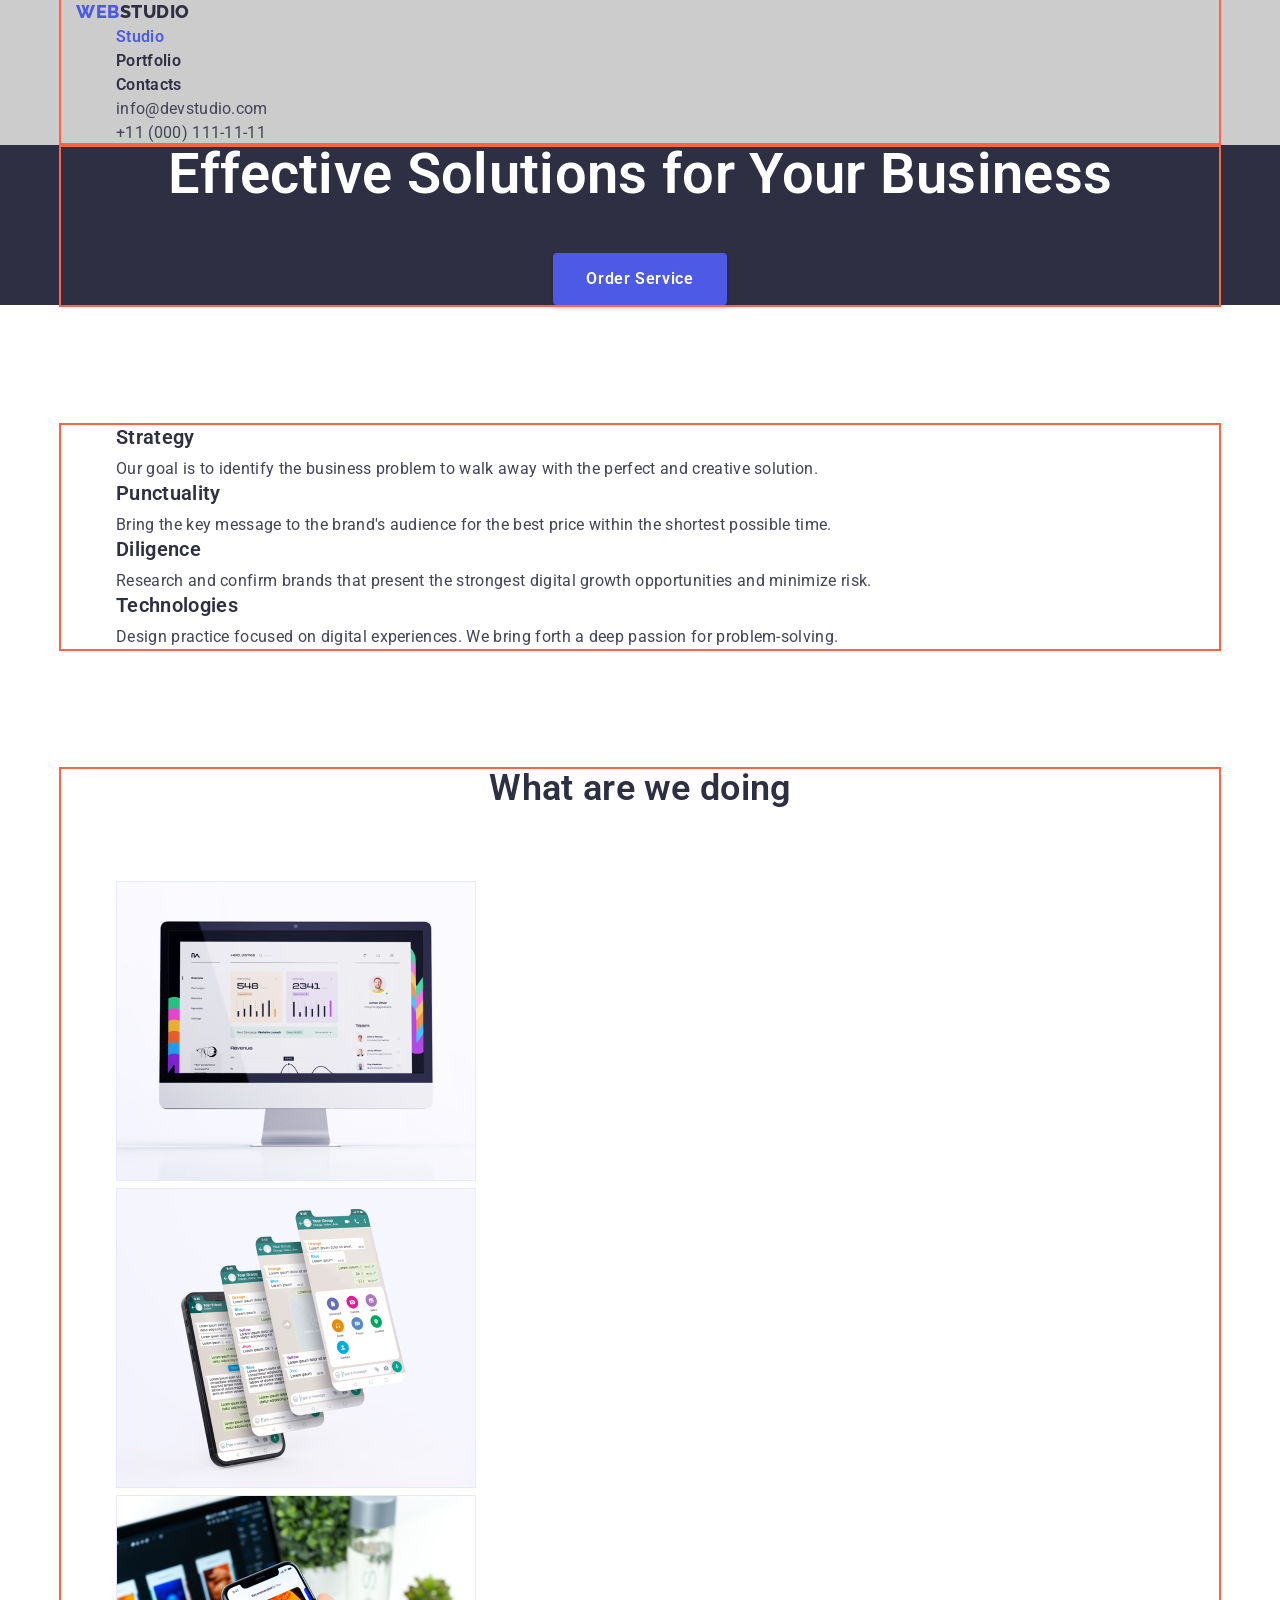
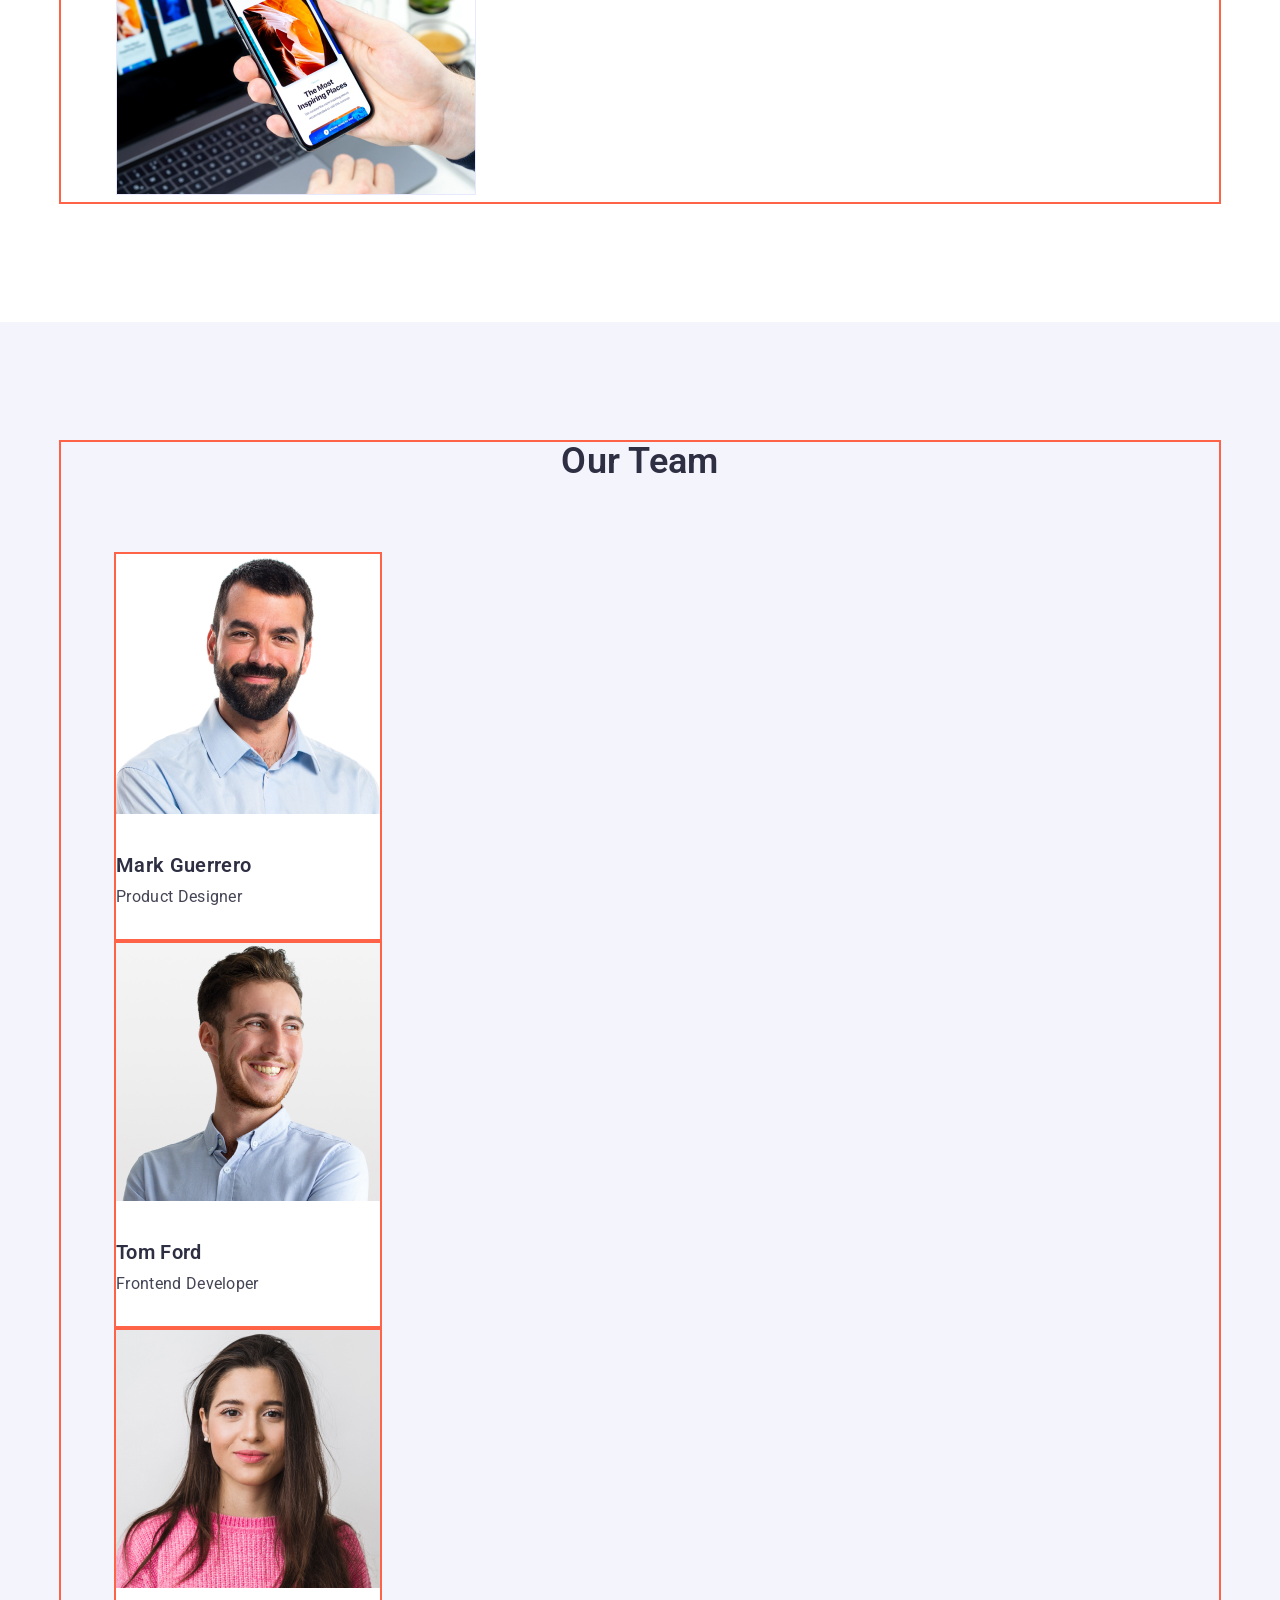
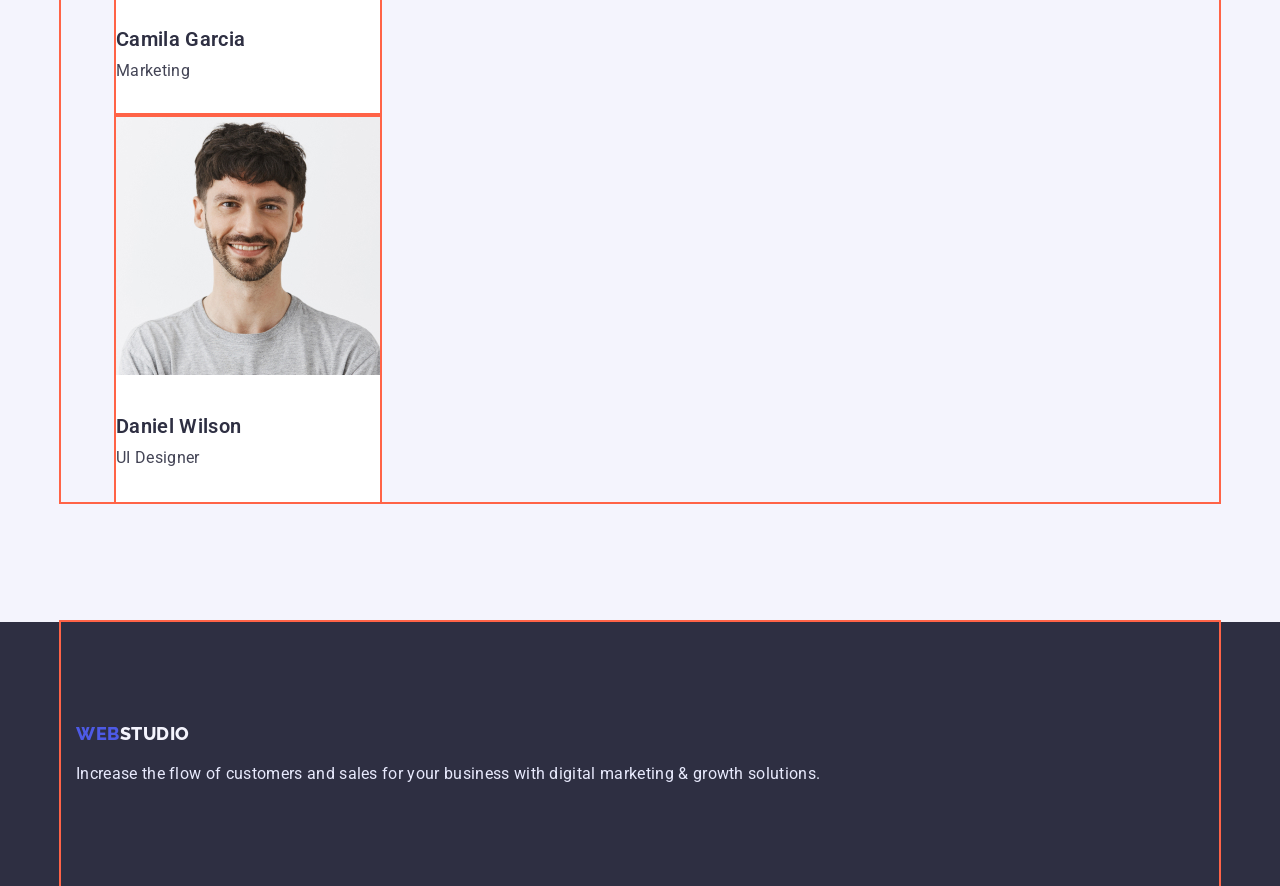
==== index.html @ b46620a9 "css" ====
<!DOCTYPE html>
<html lang="en">
  <head>
    <meta charset="UTF-8" />
    <meta http-equiv="X-UA-Compatible" content="IE=edge" />
    <meta name="viewport" content="width=device-width, initial-scale=1.0" />
    <title>Document</title>
    <link rel="preconnect" href="https://fonts.googleapis.com" />
    <link rel="preconnect" href="https://fonts.gstatic.com" crossorigin />
    <link
      href="https://fonts.googleapis.com/css2?family=Raleway:wght@800&family=Roboto:wght@400;500;700;900&display=swap"
      rel="stylesheet"
    />
    <link
      rel="stylesheet"
      href="https://cdnjs.cloudflare.com/ajax/libs/modern-normalize/1.1.0/modern-normalize.min.css"
    />
    <link rel="stylesheet" href="css/styles.css" />
  </head>
  <body>
    <header class="page-header">
      <div class="container">
        <nav>
          <!--Logo-->
          <a class="logo" href="./index.html">
            <span class="logo-part">Web</span>studio
          </a>
          <!--Navigation-->
          <ul class="site-nav list">
            <li><a href="./index.html" class="link current">Studio</a></li>
            <li><a href="./portfoilo.html" class="link">Portfolio</a></li>
            <li><a href="/" class="link">Contacts</a></li>
          </ul>
        </nav>
        <!--Contacts-->
        <ul class="contacts list">
          <li>
            <a href="mailto:info@devstudio.com" class="contacts-link"
              >info@devstudio.com</a
            >
          </li>
          <li>
            <a href="tel:+110001111111" class="contacts-link"
              >+11 (000) 111-11-11</a
            >
          </li>
        </ul>
      </div>
    </header>

    <main>
      <section class="hero">
        <div class="container">
          <h1 class="hero-title">Effective Solutions for Your Business</h1>
          <!--Button-->
          <button class="button primary" type="button">Order Service</button>
        </div>
      </section>

      <!--Description-->
      <section class="section">
        <div class="container">
          <h2 class="section-title secret-name">Why us?</h2>
          <ul class="descr-list list">
            <li>
              <h3 class="title">Strategy</h3>
              <p>
                Our goal is to identify the business problem to walk away with
                the perfect and creative solution.
              </p>
            </li>

            <li>
              <h3 class="title">Punctuality</h3>
              <p>
                Bring the key message to the brand's audience for the best price
                within the shortest possible time.
              </p>
            </li>

            <li>
              <h3 class="title">Diligence</h3>
              <p>
                Research and confirm brands that present the strongest digital
                growth opportunities and minimize risk.
              </p>
            </li>

            <li>
              <h3 class="title">Technologies</h3>
              <p>
                Design practice focused on digital experiences. We bring forth a
                deep passion for problem-solving.
              </p>
            </li>
          </ul>
        </div>
      </section>

      <section class="section no-toppadding">
        <div class="container">
          <h2 class="section-title">What are we doing</h2>
          <ul class="example-list list">
            <li>
              <img src="./images/pc.jpg" alt="PC" width="360" height="300" />
            </li>
            <li>
              <img
                src="./images/smarphone.jpg"
                alt="Smarphone"
                width="360"
                height="300"
              />
            </li>
            <li>
              <img
                src="./images/smarphone_in_hand.jpg"
                alt="Smarphone_in_hand"
                width="360"
                height="300"
              />
            </li>
          </ul>
        </div>
      </section>

      <!--Our Team-->
      <section class="section team">
        <div class="container">
          <h2 class="section-title">Our Team</h2>
          <ul class="team-list list">
            <li class="card">
              <img
                class="image"
                src="./images/mark_guerrero.jpg"
                alt="Mark Guerrero"
                width="264"
                height="260"
              />
              <h3 class="title">Mark Guerrero</h3>
              <p>Product Designer</p>
            </li>
            <li class="card">
              <img
                class="image"
                src="./images/tom_ford.jpg"
                alt="Tom Ford"
                width="264"
                height="260"
              />
              <h3 class="title">Tom Ford</h3>
              <p>Frontend Developer</p>
            </li>
            <li class="card">
              <img
                class="image"
                src="./images/camila_garcia.jpg"
                alt="Camila Garcia"
                width="264"
                height="260"
              />
              <h3 class="title">Camila Garcia</h3>
              <p>Marketing</p>
            </li>
            <li class="card">
              <img
                class="image"
                src="./images/daniel_wilson.jpg"
                alt="Daniel Wilson"
                width="264"
                height="260"
              />
              <h3 class="title">Daniel Wilson</h3>
              <p>UI Designer</p>
            </li>
          </ul>
        </div>
      </section>
    </main>
    <footer class="footer">
      <div class="container">
        <!--Logo-->
        <a href="./index.html" class="footer-logo">
          <span class="logo-part">Web</span>studio
        </a>
        <p class="text">
          Increase the flow of customers and sales for your business with
          digital marketing & growth solutions.
        </p>
      </div>
    </footer>
  </body>
</html>
---- css/styles.css ----
/* цвет основного текста #434455;
вторичный цвет текста #2E2F42;
белый #FFFFFF;
акцент #4D5AE5; 
Вторичный цвет фона #F4F4FD;
#E7E9FC;
*/

:root {
	--primary-text-color: #434455;
	--title-text-color: #2E2F42;
	--accent-color: #4D5AE5;
	--primary-white-color: #FFFFFF;
	--secondary-white-color: #F4F4FD;
	--footer-white-color: #E7E9FC;

	--main-font-family: Roboto,
		sans-serif;
	--main-font-size: 16px;
	--main-line-height: 1.5;
	--section-title-font-size: 36px;
	--section-title-line-height: 1.11;
	--title-font-size: 20px;
	--title-line-height: 1.2;
	--main-letter-spacing: 0.02em;
	--btn-letter-spacing: 0.04em;
}

.list {
	list-style: none;
}

.secret-name {
	position: absolute;
	width: 1px;
	height: 1px;
	margin: -1px;
	padding: 0;
	overflow: hidden;
	border: 0;
	clip: rect(0 0 0 0);
}

h1,
h2,
h3,
h4,
h5,
h6,
p,
ul {
	margin-top: 0;
	margin-bottom: 0;
}

body {
	color: var(--primary-text-color);
	background-color: var(--primary-white-color);
	font-family: var(--main-font-family);
	font-size: var(--main-font-size);
	line-height: var(--main-line-height);
	letter-spacing: var(--main-letter-spacing);
}

.container {
	padding-left: 15px;
	padding-right: 15px;
	margin-left: auto;
	margin-right: auto;
	width: 1158px;

	outline: 2px solid tomato;
}

/* Logo */
.logo,
.footer-logo {
	color: var(--title-text-color);
	font-family: Raleway, sans-serif;
	font-weight: 800;
	font-size: 18px;
	line-height: 1.33;
	letter-spacing: 0.03em;
	text-transform: uppercase;
	text-decoration: none;
}

.logo-part {
	color: var(--accent-color);
}

/* Page header */
.page-header {
	background-color: #ccc;
}

/* Site nav */

.site-nav .link {
	color: var(--title-text-color);
	font-weight: 600;
	text-decoration: none;
}

.site-nav .link:hover,
.contacts-link:hover,
.site-nav .link:focus,
.contacts-link:focus {
	color: var(--accent-color);
}

.contacts-link {
	text-decoration: none;
	color: var(--primary-text-color)
}

.site-nav .link.current {
	color: var(--accent-color);
}

/* Index.html */

/* Hero */

.hero {
	background-color: var(--title-text-color);
	text-align: center;
}

.hero-title {
	margin-top: 0;
	margin-bottom: 48px;
	color: var(--primary-white-color);
	font-weight: 600;
	font-size: 56px;
	line-height: 1.07;
}

/* Section */

.section {
	padding-top: 120px;
	padding-bottom: 120px;
}

.section.no-toppadding {
	padding-top: 0;
}

.section-title {
	color: var(--title-text-color);
	font-weight: 600;
	font-size: var(--section-title-font-size);
	line-height: var(--section-title-line-height);
	text-align: center;
	margin-bottom: 72px;
}

/* Features, Team, Examples */

.descr-list .title,
.team-list .title,
.work-list .title {
	color: var(--title-text-color);
	font-weight: 600;
	font-size: var(--title-font-size);
	line-height: var(--title-line-height);
	margin-bottom: 8px;
}

.filter {
	padding-top: 96px;
	padding-bottom: 72px;
}

.team {
	background-color: var(--secondary-white-color);
}

.card {
	background-color: var(--primary-white-color);
	width: 264px;
	outline: 2px solid tomato;
}

.card>p,
.work-list p {
	padding-bottom: 32px;
}

.image {
	margin-bottom: 32px;
}

/* Button */

.button {
	padding: 8px 16px;
	border: 1px solid transparent;
	border-radius: 4px;
	color: var(--title-text-color);
	background-color: var(--primary-white-color);
	cursor: pointer;
	font-weight: 600;
	letter-spacing: var(--btn-letter-spacing);
}

.button.primary {
	box-shadow: 0px 4px 4px rgba(0, 0, 0, 0.15);
	padding: 16px 32px;
}

.button.primary {
	color: var(--primary-white-color);
	background-color: var(--accent-color);
}

.button.secondary {
	color: var(--accent-color);
	background-color: var(--secondary-white-color);
	border-color: var(--footer-white-color);
}

.button.primary:hover,
.button.primary:focus {
	color: var(--accent-color);
	background-color: var(--secondary-white-color);
	border-color: var(--footer-white-color);
}

.button.secondary:hover,
.button.secondary:focus {
	box-shadow: 0px 3px 1px rgba(0, 0, 0, 0.1), 0px 2px 1px rgba(0, 0, 0, 0.08), 0px 2px 2px rgba(0, 0, 0, 0.12);
	color: var(--primary-white-color);
	background-color: var(--accent-color);
	border-color: var(--accent-color);
}

/* Footer */

.footer-logo {
	display: inline-block;
	color: var(--secondary-white-color);
	margin-bottom: 16px;
	margin-top: 100px;
}

.footer {
	background-color: var(--title-text-color);
}

.footer .text {
	color: var(--footer-white-color);
	padding-bottom: 100px;
}
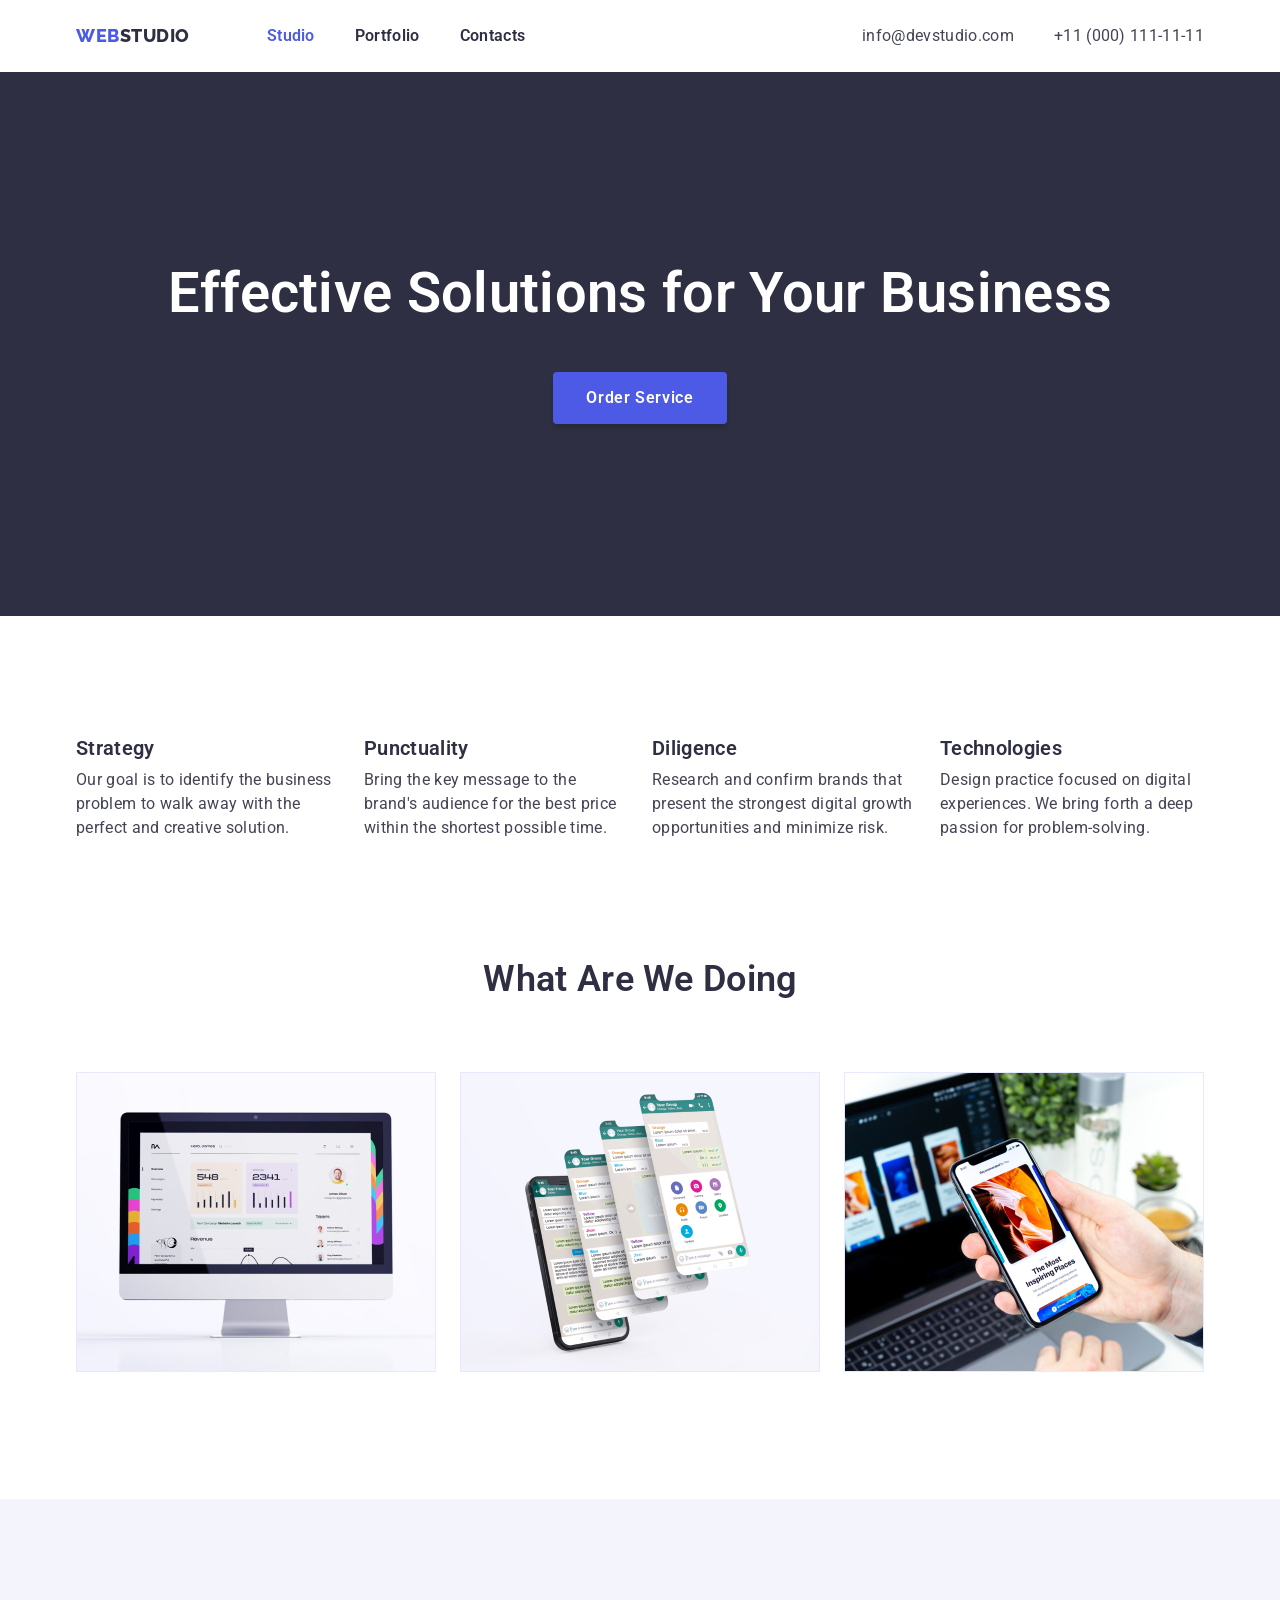
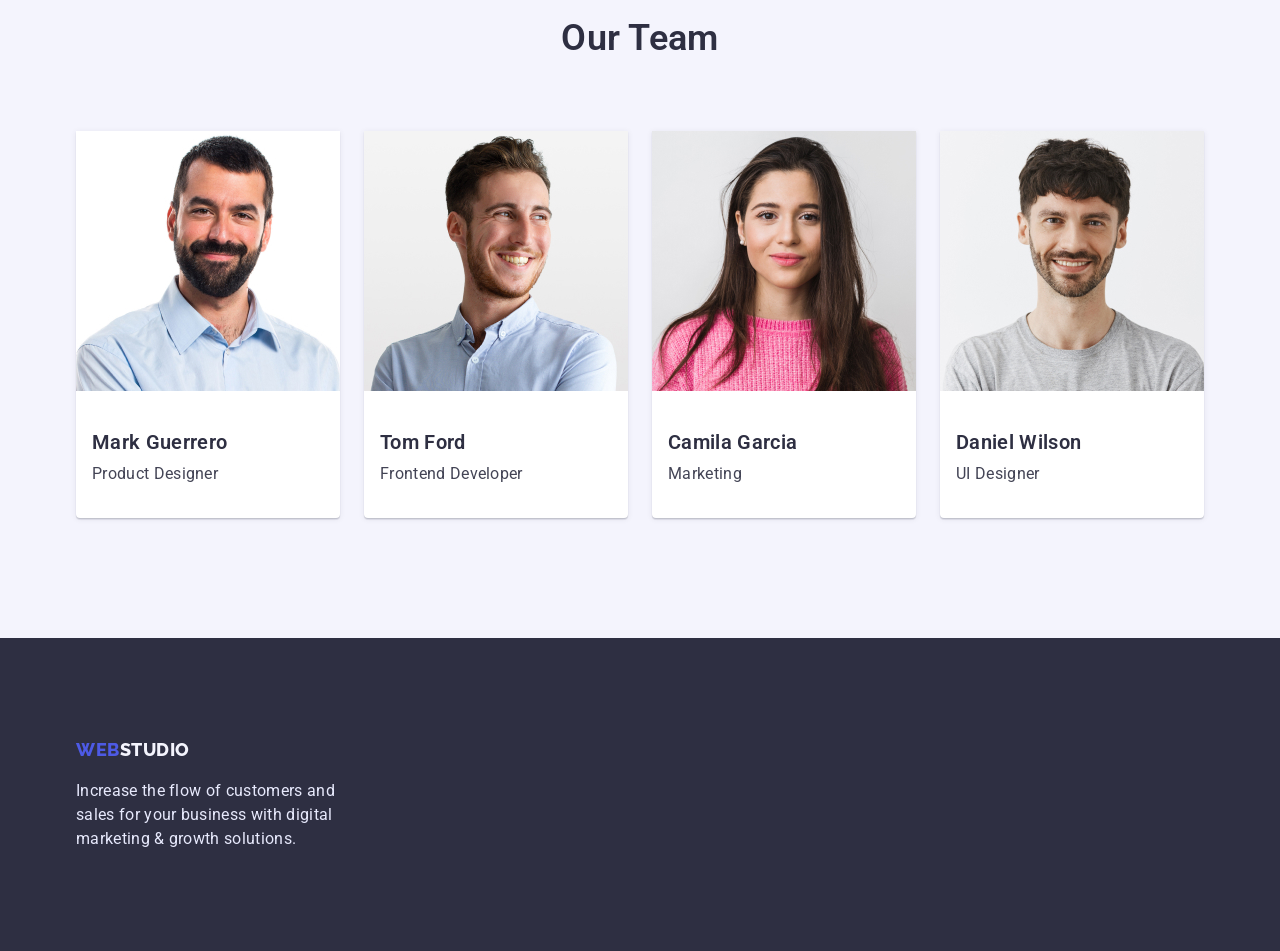
==== commit ca0b7617: "flex-box" ====
--- a/index.html
+++ b/index.html
@@ -19,27 +19,31 @@
   </head>
   <body>
     <header class="page-header">
-      <div class="container">
-        <nav>
+      <div class="container main-nav">
+        <nav class="main-nav">
           <!--Logo-->
           <a class="logo" href="./index.html">
             <span class="logo-part">Web</span>studio
           </a>
           <!--Navigation-->
           <ul class="site-nav list">
-            <li><a href="./index.html" class="link current">Studio</a></li>
-            <li><a href="./portfoilo.html" class="link">Portfolio</a></li>
-            <li><a href="/" class="link">Contacts</a></li>
+            <li class="item">
+              <a href="./index.html" class="link current">Studio</a>
+            </li>
+            <li class="item">
+              <a href="./portfoilo.html" class="link">Portfolio</a>
+            </li>
+            <li class="item"><a href="/" class="link">Contacts</a></li>
           </ul>
         </nav>
         <!--Contacts-->
         <ul class="contacts list">
-          <li>
+          <li class="item">
             <a href="mailto:info@devstudio.com" class="contacts-link"
               >info@devstudio.com</a
             >
           </li>
-          <li>
+          <li class="item">
             <a href="tel:+110001111111" class="contacts-link"
               >+11 (000) 111-11-11</a
             >
@@ -62,7 +66,7 @@
         <div class="container">
           <h2 class="section-title secret-name">Why us?</h2>
           <ul class="descr-list list">
-            <li>
+            <li class="item">
               <h3 class="title">Strategy</h3>
               <p>
                 Our goal is to identify the business problem to walk away with
@@ -70,7 +74,7 @@
               </p>
             </li>
 
-            <li>
+            <li class="item">
               <h3 class="title">Punctuality</h3>
               <p>
                 Bring the key message to the brand's audience for the best price
@@ -78,7 +82,7 @@
               </p>
             </li>
 
-            <li>
+            <li class="item">
               <h3 class="title">Diligence</h3>
               <p>
                 Research and confirm brands that present the strongest digital
@@ -86,7 +90,7 @@
               </p>
             </li>
 
-            <li>
+            <li class="item">
               <h3 class="title">Technologies</h3>
               <p>
                 Design practice focused on digital experiences. We bring forth a
@@ -101,10 +105,10 @@
         <div class="container">
           <h2 class="section-title">What are we doing</h2>
           <ul class="example-list list">
-            <li>
+            <li class="item">
               <img src="./images/pc.jpg" alt="PC" width="360" height="300" />
             </li>
-            <li>
+            <li class="item">
               <img
                 src="./images/smarphone.jpg"
                 alt="Smarphone"
@@ -112,7 +116,7 @@
                 height="300"
               />
             </li>
-            <li>
+            <li class="item">
               <img
                 src="./images/smarphone_in_hand.jpg"
                 alt="Smarphone_in_hand"
@@ -127,7 +131,7 @@
       <!--Our Team-->
       <section class="section team">
         <div class="container">
-          <h2 class="section-title">Our Team</h2>
+          <h2 class="section-title">Our team</h2>
           <ul class="team-list list">
             <li class="card">
               <img
--- a/css/styles.css
+++ b/css/styles.css
@@ -49,8 +49,8 @@
 h6,
 p,
 ul {
-	margin-top: 0;
-	margin-bottom: 0;
+	padding: 0;
+	margin: 0;
 }
 
 body {
@@ -68,8 +68,6 @@
 	margin-left: auto;
 	margin-right: auto;
 	width: 1158px;
-
-	outline: 2px solid tomato;
 }
 
 /* Logo */
@@ -85,21 +83,60 @@
 	text-decoration: none;
 }
 
+.logo:hover,
+.logo:focus,
+.footer-logo:hover,
+.footer-logo:focus {
+	color: var(--accent-color);
+}
+
 .logo-part {
 	color: var(--accent-color);
 }
 
 /* Page header */
 .page-header {
-	background-color: #ccc;
+	box-shadow: 0px 2px 1px rgba(46, 47, 66, 0.08), 0px 1px 1px rgba(46, 47, 66, 0.16), 0px 1px 6px rgba(46, 47, 66, 0.08);
 }
 
 /* Site nav */
 
+.main-nav {
+	display: flex;
+	align-items: center;
+	justify-content: space-between;
+}
+
+.site-nav {
+	display: flex;
+	margin-left: 77px;
+}
+
+.site-nav .item+.item {
+	margin-left: 40px;
+}
+
 .site-nav .link {
+	display: block;
+	padding-top: 24px;
+	padding-bottom: 24px;
+
 	color: var(--title-text-color);
 	font-weight: 600;
 	text-decoration: none;
+}
+
+.contacts {
+	display: flex;
+}
+
+.contacts-link {
+	color: var(--primary-text-color);
+	text-decoration: none;
+}
+
+.contacts .item+.item {
+	margin-left: 40px;
 }
 
 .site-nav .link:hover,
@@ -109,11 +146,6 @@
 	color: var(--accent-color);
 }
 
-.contacts-link {
-	text-decoration: none;
-	color: var(--primary-text-color)
-}
-
 .site-nav .link.current {
 	color: var(--accent-color);
 }
@@ -123,6 +155,9 @@
 /* Hero */
 
 .hero {
+	padding-top: 192px;
+	padding-bottom: 192px;
+
 	background-color: var(--title-text-color);
 	text-align: center;
 }
@@ -130,6 +165,7 @@
 .hero-title {
 	margin-top: 0;
 	margin-bottom: 48px;
+
 	color: var(--primary-white-color);
 	font-weight: 600;
 	font-size: 56px;
@@ -148,76 +184,138 @@
 }
 
 .section-title {
+	margin-bottom: 72px;
+
 	color: var(--title-text-color);
 	font-weight: 600;
 	font-size: var(--section-title-font-size);
 	line-height: var(--section-title-line-height);
 	text-align: center;
-	margin-bottom: 72px;
+	text-transform: capitalize;
 }
 
 /* Features, Team, Examples */
+
+.descr-list,
+.team-list {
+	display: flex;
+}
+
+.descr-list .item,
+.team-list .card {
+	width: 264px;
+	margin-right: 24px;
+}
+
+.example-list,
+.work-list {
+	display: flex;
+	flex-wrap: wrap;
+}
+
+.example-list .item,
+.work-list .item {
+	width: 360px;
+	margin-right: 24px;
+	margin-bottom: 48px;
+}
+
+.work-list .item {
+	border: 0.5px solid #F4F4FD;
+	box-shadow: 0px 1px 6px rgba(46, 47, 66, 0.08);
+}
+
+.work-list .title,
+.team-list .title {
+	padding-left: 16px;
+}
+
+.descr-list .item:nth-child(4n),
+.team-list .card:nth-child(4n),
+.example-list .item:nth-child(3n),
+.work-list .item:nth-child(3n) {
+	margin-right: 0;
+}
+
+.example-list .item:nth-last-child(-n+3),
+.work-list .item:nth-last-child(-n+3) {
+	margin-bottom: 0;
+}
 
 .descr-list .title,
 .team-list .title,
 .work-list .title {
+	margin-bottom: 8px;
+
 	color: var(--title-text-color);
 	font-weight: 600;
 	font-size: var(--title-font-size);
 	line-height: var(--title-line-height);
-	margin-bottom: 8px;
-}
+}
+
+.team {
+	background-color: var(--secondary-white-color);
+}
+
+.card {
+	background-color: var(--primary-white-color);
+	width: 264px;
+
+	box-shadow: 0px 1px 6px rgba(46, 47, 66, 0.08), 0px 1px 1px rgba(46, 47, 66, 0.16), 0px 2px 1px rgba(46, 47, 66, 0.08);
+	border-radius: 0px 0px 4px 4px;
+}
+
+.card>p,
+.work-list p {
+	padding-bottom: 32px;
+	padding-left: 16px;
+}
+
+.image {
+	margin-bottom: 32px;
+}
+
+/* Filter */
 
 .filter {
 	padding-top: 96px;
 	padding-bottom: 72px;
-}
-
-.team {
-	background-color: var(--secondary-white-color);
-}
-
-.card {
-	background-color: var(--primary-white-color);
-	width: 264px;
-	outline: 2px solid tomato;
-}
-
-.card>p,
-.work-list p {
-	padding-bottom: 32px;
-}
-
-.image {
-	margin-bottom: 32px;
+	display: flex;
+	justify-content: center;
+}
+
+.filter .item:not(:last-child) {
+	margin-right: 24px;
 }
 
 /* Button */
 
 .button {
 	padding: 8px 16px;
+
+	color: var(--title-text-color);
+	background-color: var(--primary-white-color);
+	cursor: pointer;
+	font-weight: 600;
+	letter-spacing: var(--btn-letter-spacing);
+
 	border: 1px solid transparent;
 	border-radius: 4px;
-	color: var(--title-text-color);
-	background-color: var(--primary-white-color);
-	cursor: pointer;
-	font-weight: 600;
-	letter-spacing: var(--btn-letter-spacing);
 }
 
 .button.primary {
-	box-shadow: 0px 4px 4px rgba(0, 0, 0, 0.15);
 	padding: 16px 32px;
-}
-
-.button.primary {
+
 	color: var(--primary-white-color);
 	background-color: var(--accent-color);
+
+	box-shadow: 0px 4px 4px rgba(0, 0, 0, 0.15);
 }
 
 .button.secondary {
 	color: var(--accent-color);
 	background-color: var(--secondary-white-color);
+
 	border-color: var(--footer-white-color);
 }
 
@@ -225,31 +323,43 @@
 .button.primary:focus {
 	color: var(--accent-color);
 	background-color: var(--secondary-white-color);
+
 	border-color: var(--footer-white-color);
 }
 
 .button.secondary:hover,
 .button.secondary:focus {
-	box-shadow: 0px 3px 1px rgba(0, 0, 0, 0.1), 0px 2px 1px rgba(0, 0, 0, 0.08), 0px 2px 2px rgba(0, 0, 0, 0.12);
 	color: var(--primary-white-color);
 	background-color: var(--accent-color);
+
 	border-color: var(--accent-color);
+	box-shadow: 0px 3px 1px rgba(0, 0, 0, 0.1), 0px 2px 1px rgba(0, 0, 0, 0.08), 0px 2px 2px rgba(0, 0, 0, 0.12);
 }
 
 /* Footer */
 
 .footer-logo {
 	display: inline-block;
+
 	color: var(--secondary-white-color);
-	margin-bottom: 16px;
-	margin-top: 100px;
 }
 
 .footer {
 	background-color: var(--title-text-color);
 }
 
+.footer .container {
+	padding-top: 100px;
+	padding-bottom: 100px;
+}
+
 .footer .text {
+	width: 264px;
+	margin-top: 16px;
+
 	color: var(--footer-white-color);
-	padding-bottom: 100px;
+	font-size: var(--main-font-size);
+	line-height: var(--main-line-height);
+	letter-spacing: var(--main-letter-spacing);
+
 }
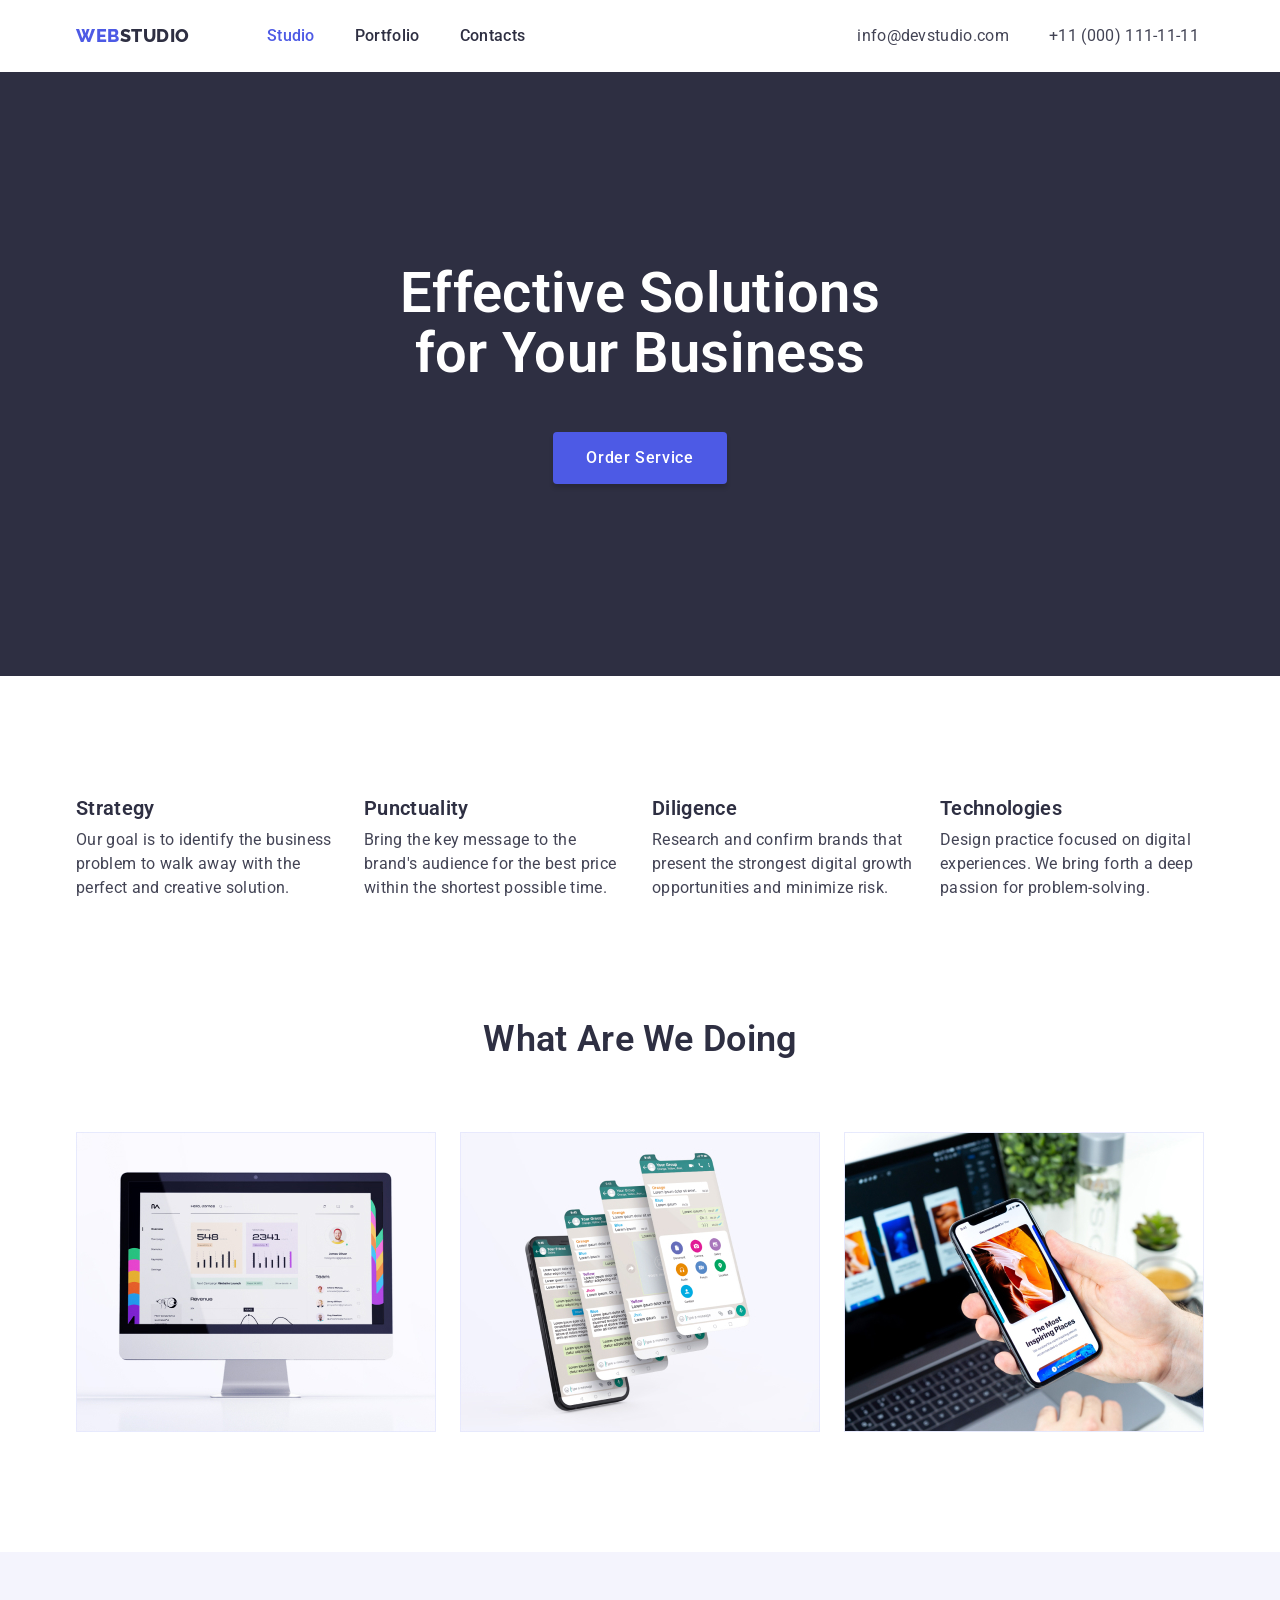
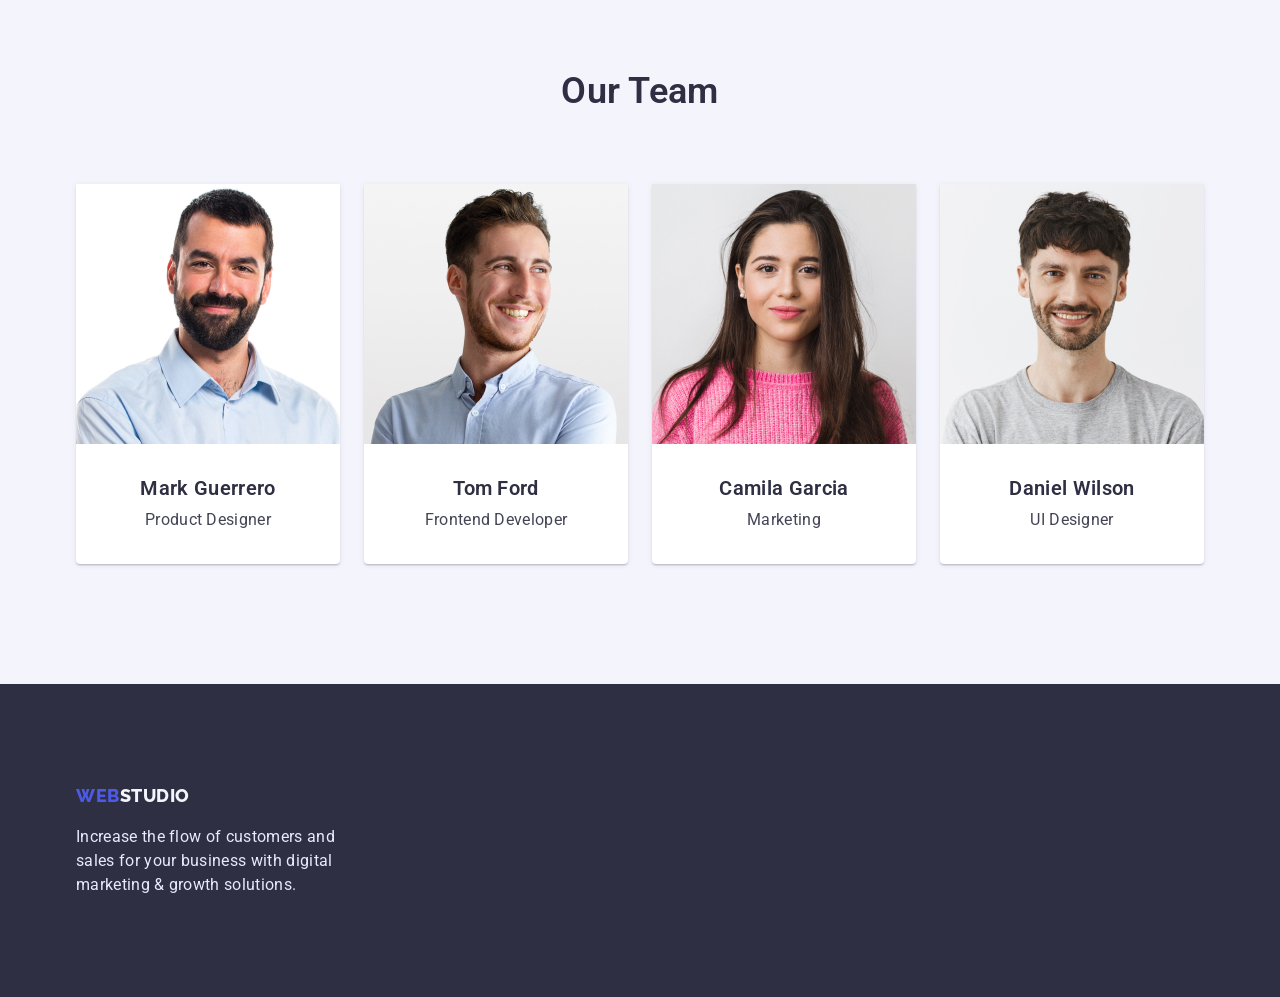
==== commit 8485820d: "corrections" ====
--- a/index.html
+++ b/index.html
@@ -141,8 +141,10 @@
                 width="264"
                 height="260"
               />
-              <h3 class="title">Mark Guerrero</h3>
-              <p>Product Designer</p>
+              <div class="card-content">
+                <h3 class="title">Mark Guerrero</h3>
+                <p>Product Designer</p>
+              </div>
             </li>
             <li class="card">
               <img
@@ -152,8 +154,10 @@
                 width="264"
                 height="260"
               />
-              <h3 class="title">Tom Ford</h3>
-              <p>Frontend Developer</p>
+              <div class="card-content">
+                <h3 class="title">Tom Ford</h3>
+                <p>Frontend Developer</p>
+              </div>
             </li>
             <li class="card">
               <img
@@ -163,8 +167,10 @@
                 width="264"
                 height="260"
               />
-              <h3 class="title">Camila Garcia</h3>
-              <p>Marketing</p>
+              <div class="card-content">
+                <h3 class="title">Camila Garcia</h3>
+                <p>Marketing</p>
+              </div>
             </li>
             <li class="card">
               <img
@@ -174,8 +180,10 @@
                 width="264"
                 height="260"
               />
-              <h3 class="title">Daniel Wilson</h3>
-              <p>UI Designer</p>
+              <div class="card-content">
+                <h3 class="title">Daniel Wilson</h3>
+                <p>UI Designer</p>
+              </div>
             </li>
           </ul>
         </div>
--- a/css/styles.css
+++ b/css/styles.css
@@ -53,6 +53,11 @@
 	margin: 0;
 }
 
+img {
+	display: block;
+	max-width: 100%;
+}
+
 body {
 	color: var(--primary-text-color);
 	background-color: var(--primary-white-color);
@@ -83,12 +88,12 @@
 	text-decoration: none;
 }
 
-.logo:hover,
+/* .logo:hover,
 .logo:focus,
 .footer-logo:hover,
 .footer-logo:focus {
 	color: var(--accent-color);
-}
+} */
 
 .logo-part {
 	color: var(--accent-color);
@@ -104,7 +109,6 @@
 .main-nav {
 	display: flex;
 	align-items: center;
-	justify-content: space-between;
 }
 
 .site-nav {
@@ -112,8 +116,8 @@
 	margin-left: 77px;
 }
 
-.site-nav .item+.item {
-	margin-left: 40px;
+.site-nav .item:not(:last-child) {
+	margin-right: 40px;
 }
 
 .site-nav .link {
@@ -122,12 +126,13 @@
 	padding-bottom: 24px;
 
 	color: var(--title-text-color);
-	font-weight: 600;
+	font-weight: 500;
 	text-decoration: none;
 }
 
 .contacts {
 	display: flex;
+	margin-left: 332px;
 }
 
 .contacts-link {
@@ -163,7 +168,9 @@
 }
 
 .hero-title {
-	margin-top: 0;
+	width: 494px;
+	margin-left: auto;
+	margin-right: auto;
 	margin-bottom: 48px;
 
 	color: var(--primary-white-color);
@@ -181,6 +188,10 @@
 
 .section.no-toppadding {
 	padding-top: 0;
+}
+
+.toppadding {
+	padding-top: 96px;
 }
 
 .section-title {
@@ -220,15 +231,33 @@
 	margin-bottom: 48px;
 }
 
-.work-list .item {
-	border: 0.5px solid #F4F4FD;
-	box-shadow: 0px 1px 6px rgba(46, 47, 66, 0.08);
-}
-
-.work-list .title,
+.work-content {
+	border-left: 1px solid var(--footer-white-color);
+	border-bottom: 1px solid var(--footer-white-color);
+	border-right: 1px solid var(--footer-white-color);
+}
+
+/* .work-list .title,
 .team-list .title {
 	padding-left: 16px;
-}
+	padding-top: 32px;
+}
+
+.card>p,
+.work-list p {
+	padding-bottom: 32px;
+	padding-left: 16px;
+} */
+
+.work-content {
+	padding: 32px 16px;
+}
+
+.card-content {
+	padding: 32px 16px;
+	text-align: center;
+}
+
 
 .descr-list .item:nth-child(4n),
 .team-list .card:nth-child(4n),
@@ -265,21 +294,14 @@
 	border-radius: 0px 0px 4px 4px;
 }
 
-.card>p,
-.work-list p {
-	padding-bottom: 32px;
-	padding-left: 16px;
-}
 
 .image {
-	margin-bottom: 32px;
 }
 
 /* Filter */
 
 .filter {
-	padding-top: 96px;
-	padding-bottom: 72px;
+	margin-bottom: 72px;
 	display: flex;
 	justify-content: center;
 }
@@ -291,12 +313,12 @@
 /* Button */
 
 .button {
-	padding: 8px 16px;
+	padding: 12px 24px;
 
 	color: var(--title-text-color);
 	background-color: var(--primary-white-color);
 	cursor: pointer;
-	font-weight: 600;
+	font-weight: 500;
 	letter-spacing: var(--btn-letter-spacing);
 
 	border: 1px solid transparent;
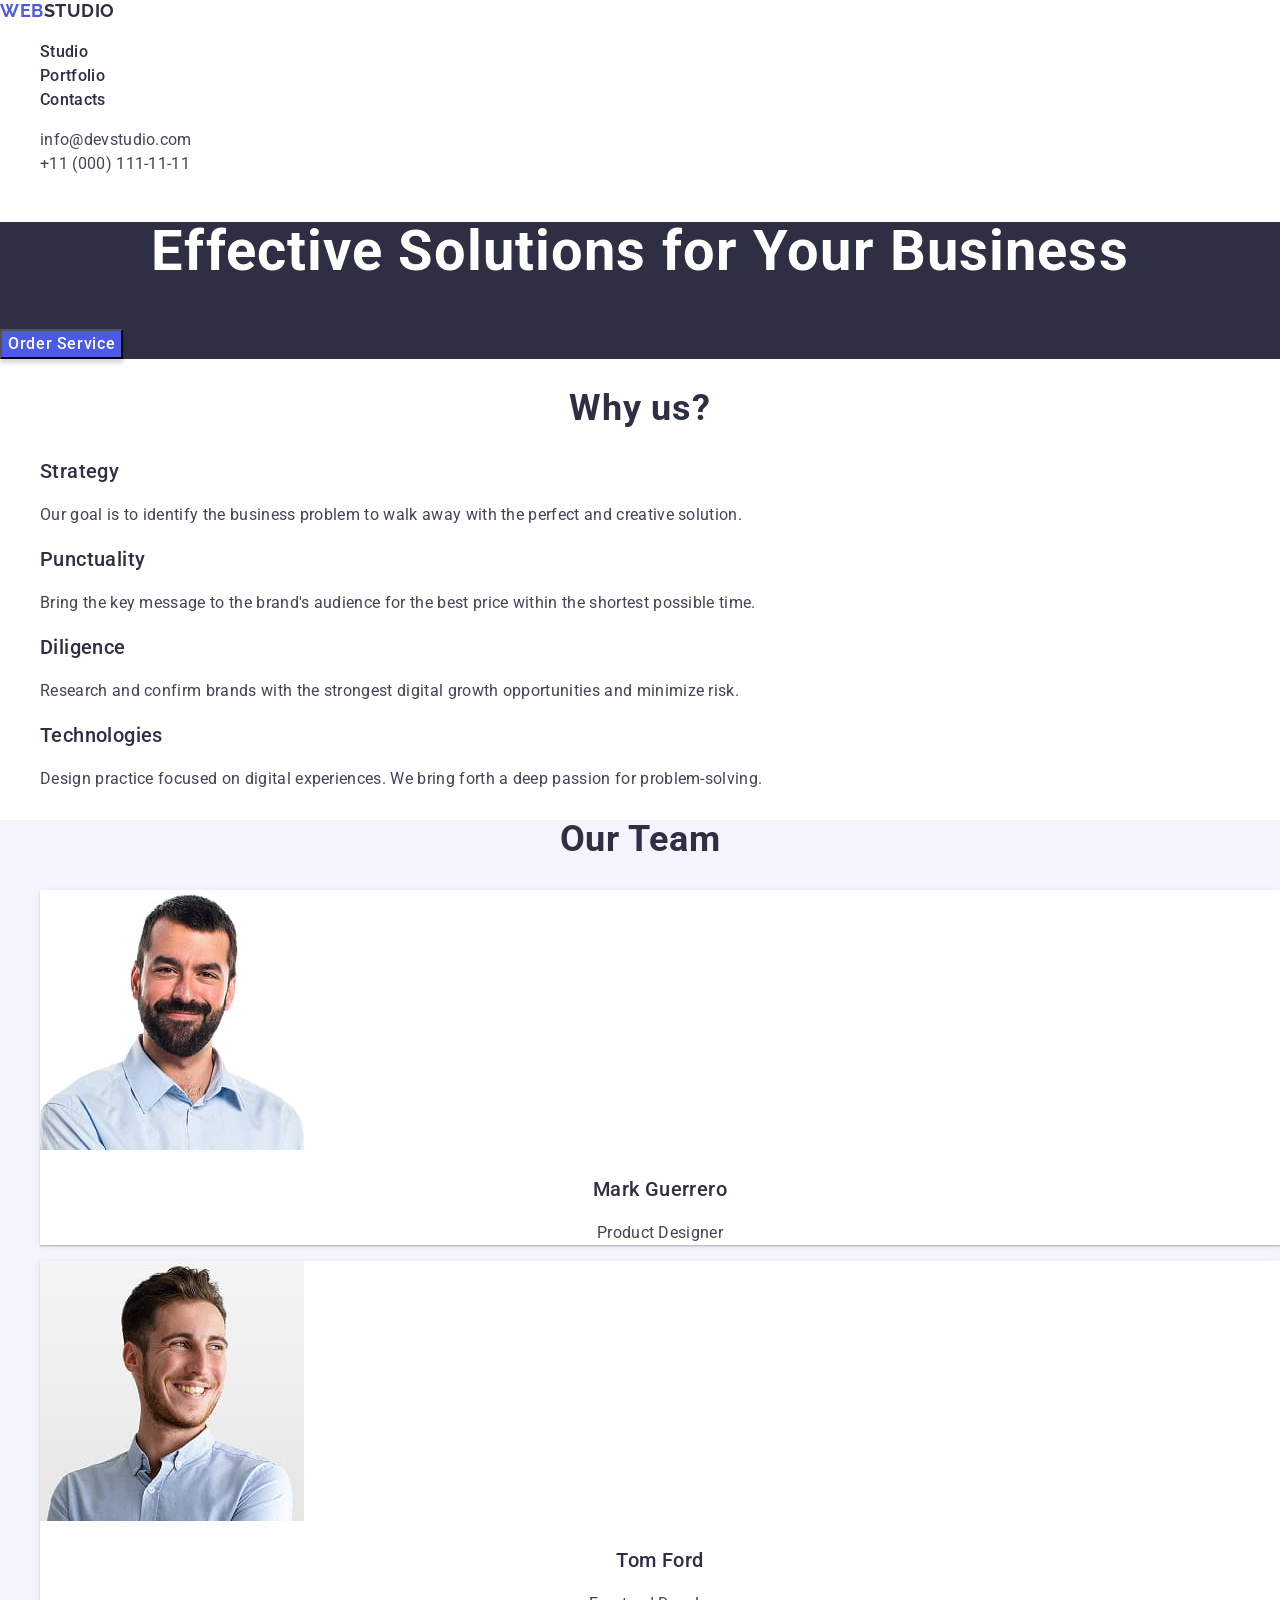
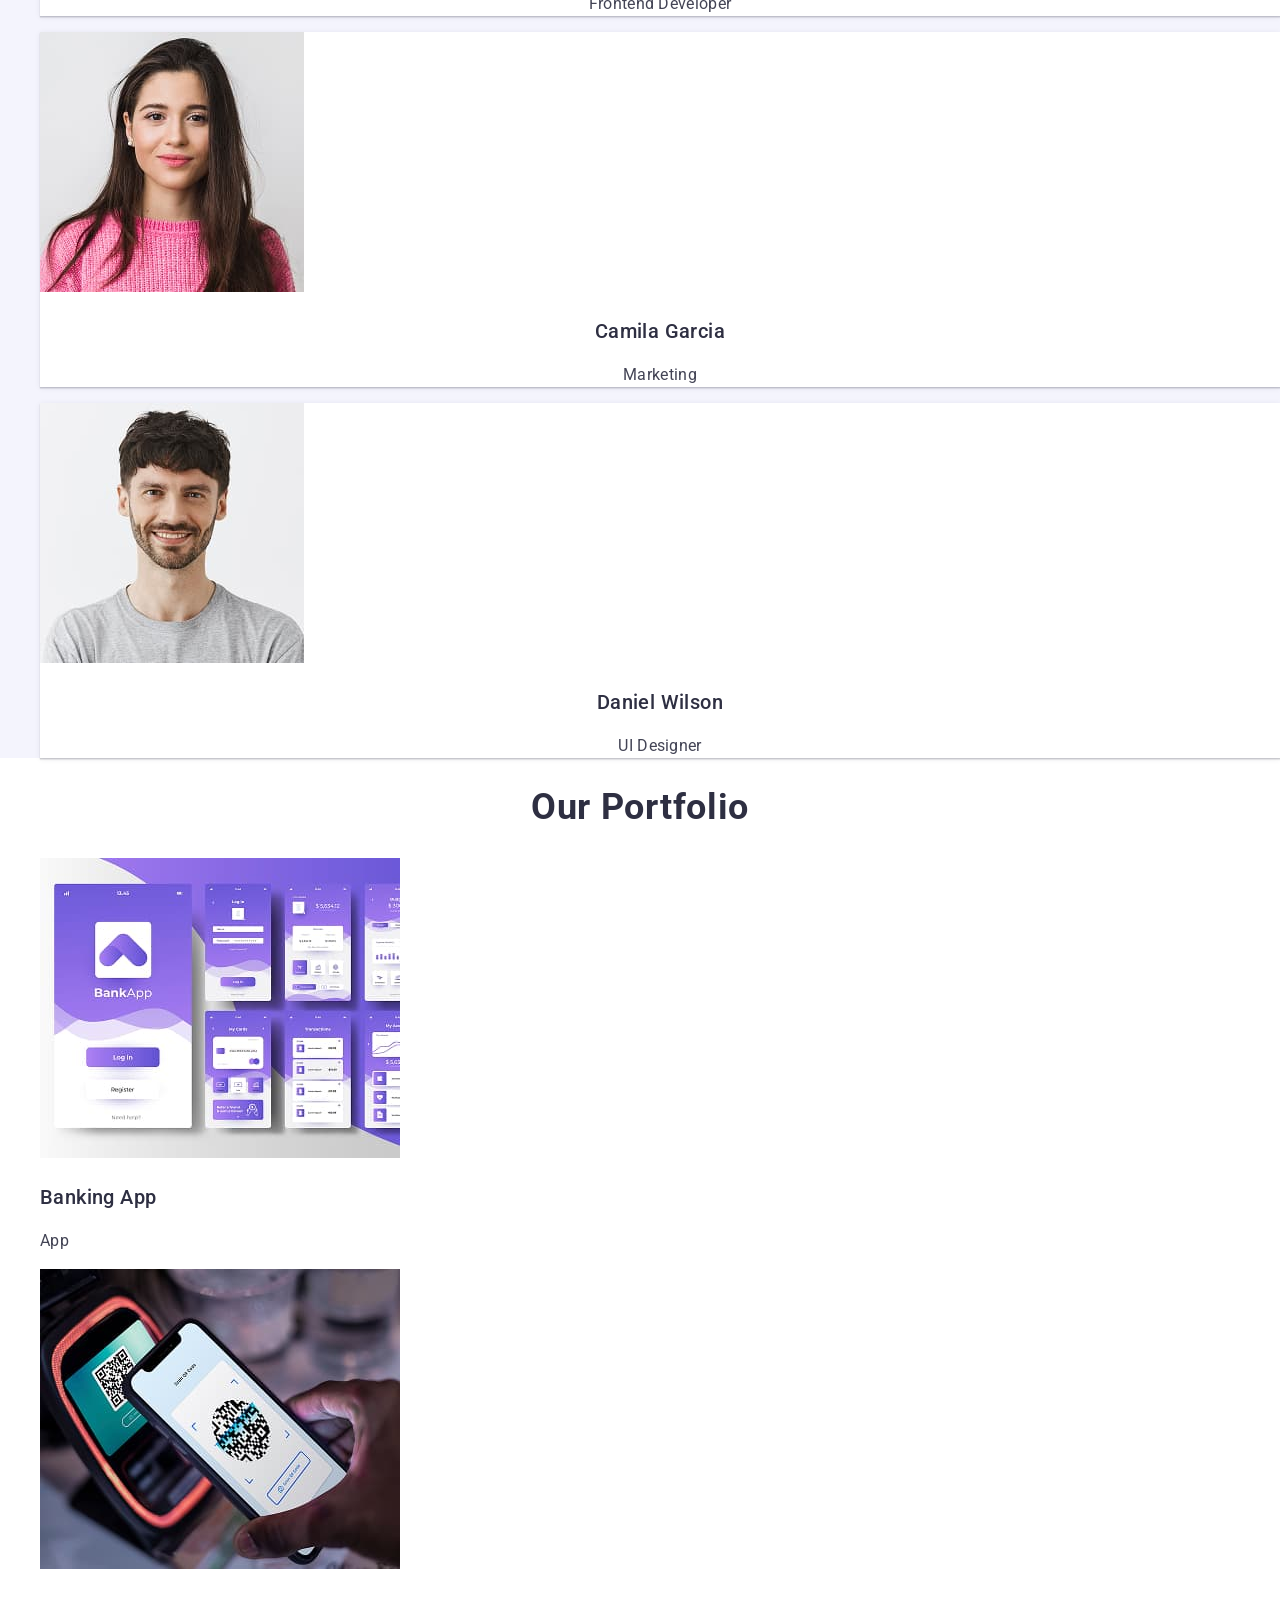
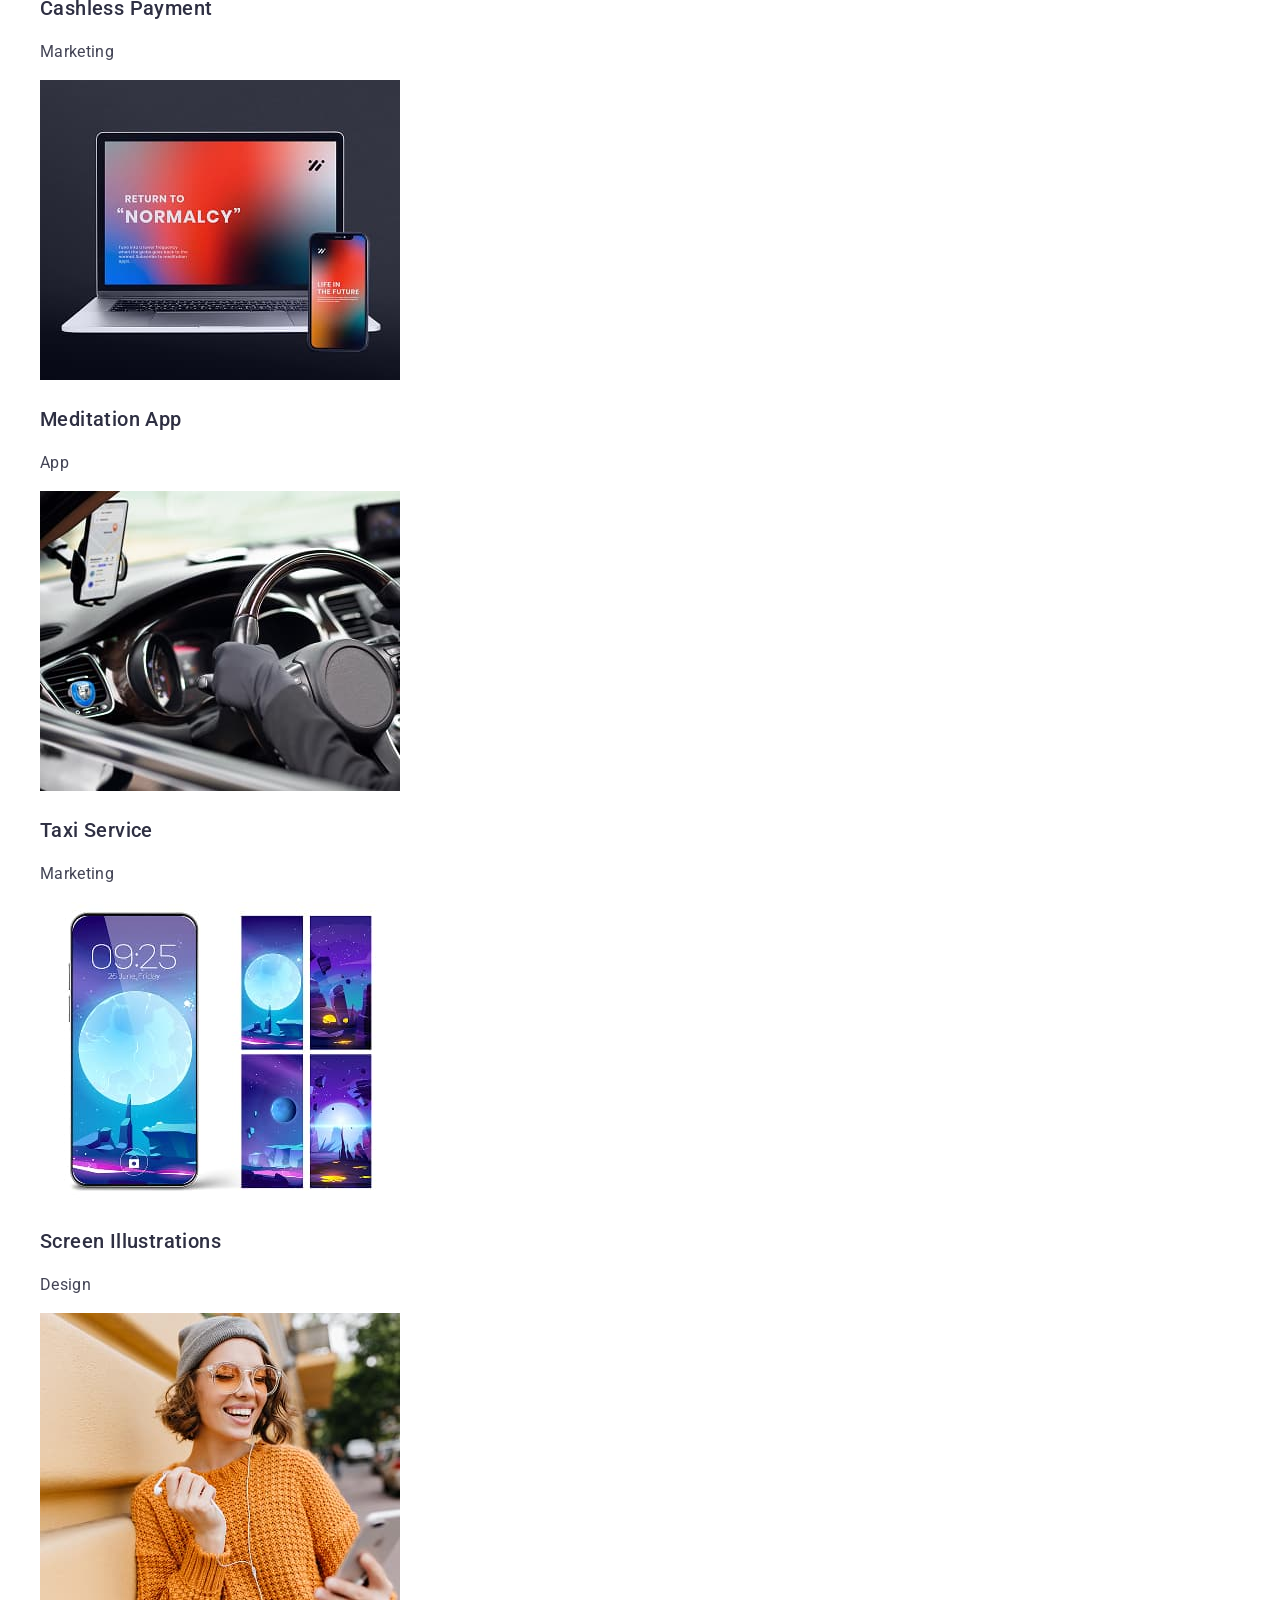
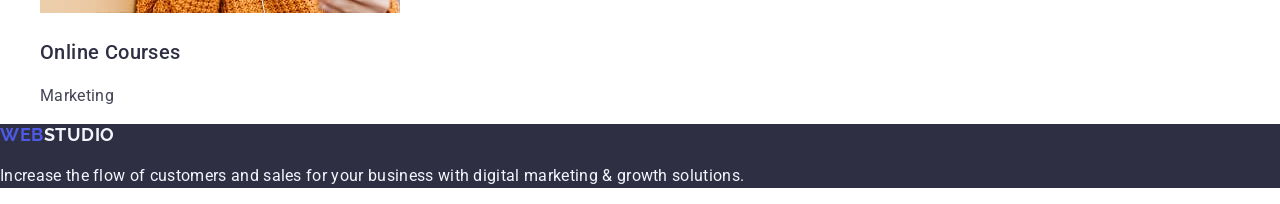
==== commit 18689ff7: "Initial commit" ====
--- a/index.html
+++ b/index.html
@@ -2,204 +2,240 @@
 <html lang="en">
   <head>
     <meta charset="UTF-8" />
-    <meta http-equiv="X-UA-Compatible" content="IE=edge" />
     <meta name="viewport" content="width=device-width, initial-scale=1.0" />
     <title>Document</title>
+    <link
+      rel="stylesheet"
+      href="https://cdnjs.cloudflare.com/ajax/libs/modern-normalize/3.0.1/modern-normalize.min.css"
+      integrity="sha512-q6WgHqiHlKyOqslT/lgBgodhd03Wp4BEqKeW6nNtlOY4quzyG3VoQKFrieaCeSnuVseNKRGpGeDU3qPmabCANg=="
+      crossorigin="anonymous"
+      referrerpolicy="no-referrer"
+    />
     <link rel="preconnect" href="https://fonts.googleapis.com" />
     <link rel="preconnect" href="https://fonts.gstatic.com" crossorigin />
     <link
-      href="https://fonts.googleapis.com/css2?family=Raleway:wght@800&family=Roboto:wght@400;500;700;900&display=swap"
+      href="https://fonts.googleapis.com/css2?family=Raleway:wght@700&family=Roboto:wght@400;500;700&display=swap"
       rel="stylesheet"
     />
-    <link
-      rel="stylesheet"
-      href="https://cdnjs.cloudflare.com/ajax/libs/modern-normalize/1.1.0/modern-normalize.min.css"
-    />
-    <link rel="stylesheet" href="css/styles.css" />
+    <link rel="stylesheet" href="./css/styles.css" />
   </head>
   <body>
-    <header class="page-header">
-      <div class="container main-nav">
-        <nav class="main-nav">
-          <!--Logo-->
-          <a class="logo" href="./index.html">
-            <span class="logo-part">Web</span>studio
-          </a>
-          <!--Navigation-->
-          <ul class="site-nav list">
-            <li class="item">
-              <a href="./index.html" class="link current">Studio</a>
-            </li>
-            <li class="item">
-              <a href="./portfoilo.html" class="link">Portfolio</a>
-            </li>
-            <li class="item"><a href="/" class="link">Contacts</a></li>
-          </ul>
-        </nav>
-        <!--Contacts-->
-        <ul class="contacts list">
-          <li class="item">
-            <a href="mailto:info@devstudio.com" class="contacts-link"
+    <header class="header">
+      <nav class="navigation">
+        <!-- logo -->
+        <a class="logo" href="./index.html"
+          ><span class="logo-part">Web</span>studio</a
+        >
+        <!-- navigation -->
+        <ul class="navigation-list">
+          <li class="navigation-item">
+            <a class="navigation-item-link" href="">Studio</a>
+          </li>
+          <li class="navigation-item">
+            <a class="navigation-item-link" href="">Portfolio</a>
+          </li>
+          <li class="navigation-item">
+            <a class="navigation-item-link" href="">Contacts</a>
+          </li>
+        </ul>
+      </nav>
+      <!-- contacts -->
+      <address class="contacts">
+        <ul class="contacts-list">
+          <li class="contacts-item">
+            <a class="contacts-item-link" href="mailto:info@devstudio.com"
               >info@devstudio.com</a
             >
           </li>
-          <li class="item">
-            <a href="tel:+110001111111" class="contacts-link"
+          <li class="contacts-item">
+            <a class="contacts-item-link" href="tel:+110001111111"
               >+11 (000) 111-11-11</a
             >
           </li>
         </ul>
-      </div>
+      </address>
     </header>
 
-    <main>
-      <section class="hero">
-        <div class="container">
-          <h1 class="hero-title">Effective Solutions for Your Business</h1>
-          <!--Button-->
-          <button class="button primary" type="button">Order Service</button>
-        </div>
-      </section>
-
-      <!--Description-->
-      <section class="section">
-        <div class="container">
-          <h2 class="section-title secret-name">Why us?</h2>
-          <ul class="descr-list list">
-            <li class="item">
-              <h3 class="title">Strategy</h3>
-              <p>
-                Our goal is to identify the business problem to walk away with
-                the perfect and creative solution.
-              </p>
-            </li>
-
-            <li class="item">
-              <h3 class="title">Punctuality</h3>
-              <p>
-                Bring the key message to the brand's audience for the best price
-                within the shortest possible time.
-              </p>
-            </li>
-
-            <li class="item">
-              <h3 class="title">Diligence</h3>
-              <p>
-                Research and confirm brands that present the strongest digital
-                growth opportunities and minimize risk.
-              </p>
-            </li>
-
-            <li class="item">
-              <h3 class="title">Technologies</h3>
-              <p>
-                Design practice focused on digital experiences. We bring forth a
-                deep passion for problem-solving.
-              </p>
-            </li>
-          </ul>
-        </div>
-      </section>
-
-      <section class="section no-toppadding">
-        <div class="container">
-          <h2 class="section-title">What are we doing</h2>
-          <ul class="example-list list">
-            <li class="item">
-              <img src="./images/pc.jpg" alt="PC" width="360" height="300" />
-            </li>
-            <li class="item">
-              <img
-                src="./images/smarphone.jpg"
-                alt="Smarphone"
-                width="360"
-                height="300"
-              />
-            </li>
-            <li class="item">
-              <img
-                src="./images/smarphone_in_hand.jpg"
-                alt="Smarphone_in_hand"
-                width="360"
-                height="300"
-              />
-            </li>
-          </ul>
-        </div>
-      </section>
-
-      <!--Our Team-->
-      <section class="section team">
-        <div class="container">
-          <h2 class="section-title">Our team</h2>
-          <ul class="team-list list">
-            <li class="card">
-              <img
-                class="image"
-                src="./images/mark_guerrero.jpg"
-                alt="Mark Guerrero"
-                width="264"
-                height="260"
-              />
-              <div class="card-content">
-                <h3 class="title">Mark Guerrero</h3>
-                <p>Product Designer</p>
-              </div>
-            </li>
-            <li class="card">
-              <img
-                class="image"
-                src="./images/tom_ford.jpg"
-                alt="Tom Ford"
-                width="264"
-                height="260"
-              />
-              <div class="card-content">
-                <h3 class="title">Tom Ford</h3>
-                <p>Frontend Developer</p>
-              </div>
-            </li>
-            <li class="card">
-              <img
-                class="image"
-                src="./images/camila_garcia.jpg"
-                alt="Camila Garcia"
-                width="264"
-                height="260"
-              />
-              <div class="card-content">
-                <h3 class="title">Camila Garcia</h3>
-                <p>Marketing</p>
-              </div>
-            </li>
-            <li class="card">
-              <img
-                class="image"
-                src="./images/daniel_wilson.jpg"
-                alt="Daniel Wilson"
-                width="264"
-                height="260"
-              />
-              <div class="card-content">
-                <h3 class="title">Daniel Wilson</h3>
-                <p>UI Designer</p>
-              </div>
-            </li>
-          </ul>
-        </div>
+    <main class="main">
+      <section class="hero-section">
+        <h1 class="hero-title">Effective Solutions for Your Business</h1>
+        <button class="hero-button" type="button">Order Service</button>
+      </section>
+
+      <!-- description -->
+      <section class="description-section">
+        <h2 class="description-title section-title">Why us?</h2>
+        <ul class="description-list">
+          <li class="description-item">
+            <h3 class="description-subtitle section-subtitle">Strategy</h3>
+            <p class="description-item-text section-text">
+              Our goal is to identify the business problem to walk away with the
+              perfect and creative solution.
+            </p>
+          </li>
+          <li class="description-item">
+            <h3 class="description-subtitle section-subtitle">Punctuality</h3>
+            <p class="description-item-text section-text">
+              Bring the key message to the brand's audience for the best price
+              within the shortest possible time.
+            </p>
+          </li>
+          <li class="description-item">
+            <h3 class="description-subtitle section-subtitle">Diligence</h3>
+            <p class="description-item-text section-text">
+              Research and confirm brands with the strongest digital growth
+              opportunities and minimize risk.
+            </p>
+          </li>
+          <li class="description-item">
+            <h3 class="description-subtitle section-subtitle">Technologies</h3>
+            <p class="description-item-text section-text">
+              Design practice focused on digital experiences. We bring forth a
+              deep passion for problem-solving.
+            </p>
+          </li>
+        </ul>
+      </section>
+
+      <!-- team -->
+      <section class="team-section">
+        <h2 class="team-title section-title">Our Team</h2>
+        <ul class="team-list">
+          <li class="team-item">
+            <img
+              class="team-image"
+              src="./images/team-1.jpg"
+              alt="Mark Guerrero"
+              width="264"
+              height="260"
+            />
+            <h3 class="team-subtitle section-subtitle">Mark Guerrero</h3>
+            <p class="team-role section-text">Product Designer</p>
+          </li>
+          <li class="team-item">
+            <img
+              class="team-image"
+              src="./images/team-2.jpg"
+              alt="Tom Ford"
+              width="264"
+              height="260"
+            />
+            <h3 class="team-subtitle section-subtitle">Tom Ford</h3>
+            <p class="team-role section-text">Frontend Developer</p>
+          </li>
+          <li class="team-item">
+            <img
+              class="team-image"
+              src="./images/team-3.jpg"
+              alt="Camila Garcia"
+              width="264"
+              height="260"
+            />
+            <h3 class="team-subtitle section-subtitle">Camila Garcia</h3>
+            <p class="team-role section-text">Marketing</p>
+          </li>
+          <li class="team-item">
+            <img
+              class="team-image"
+              src="./images/team-4.jpg"
+              alt="Daniel Wilson"
+              width="264"
+              height="260"
+            />
+            <h3 class="team-subtitle section-subtitle">Daniel Wilson</h3>
+            <p class="team-role section-text">UI Designer</p>
+          </li>
+        </ul>
+      </section>
+
+      <!-- portfolio -->
+      <section class="portfolio-section">
+        <h2 class="portfolio-title section-title">Our Portfolio</h2>
+
+        <ul class="portfolio-list">
+          <li class="portfolio-item">
+            <img
+              class="portfolio-image"
+              src="./images/portfolio-1.jpg"
+              alt="UI design of a banking app with multiple screens"
+              width="360"
+              height="300"
+            />
+            <h3 class="portfolio-subtitle section-subtitle">Banking App</h3>
+            <p class="portfolio-category section-text">App</p>
+          </li>
+          <li class="portfolio-item">
+            <img
+              class="portfolio-image"
+              src="./images/portfolio-2.jpg"
+              alt="Person scanning a QR code for payment"
+              width="360"
+              height="300"
+            />
+            <h3 class="portfolio-subtitle section-subtitle">
+              Cashless Payment
+            </h3>
+            <p class="portfolio-category section-text">Marketing</p>
+          </li>
+          <li class="portfolio-item">
+            <img
+              class="portfolio-image"
+              src="./images/portfolio-3.jpg"
+              alt="Laptop and phone showing a meditation app"
+              width="360"
+              height="300"
+            />
+            <h3 class="portfolio-subtitle section-subtitle">Meditation App</h3>
+            <p class="portfolio-category section-text">App</p>
+          </li>
+          <li class="portfolio-item">
+            <img
+              class="portfolio-image"
+              src="./images/portfolio-4.jpg"
+              alt="Driver using a taxi service app in a car"
+              width="360"
+              height="300"
+            />
+            <h3 class="portfolio-subtitle section-subtitle">Taxi Service</h3>
+            <p class="portfolio-category section-text">Marketing</p>
+          </li>
+          <li class="portfolio-item">
+            <img
+              class="portfolio-image"
+              src="./images/portfolio-5.jpg"
+              alt="Futuristic mobile screen designs"
+              width="360"
+              height="300"
+            />
+            <h3 class="portfolio-subtitle section-subtitle">
+              Screen Illustrations
+            </h3>
+            <p class="portfolio-category section-text">Design</p>
+          </li>
+          <li class="portfolio-item">
+            <img
+              class="portfolio-image"
+              src="./images/portfolio-6.jpg"
+              alt="Smiling woman using a smartphone"
+              width="360"
+              height="300"
+            />
+            <h3 class="portfolio-subtitle section-subtitle">Online Courses</h3>
+            <p class="portfolio-category section-text">Marketing</p>
+          </li>
+        </ul>
       </section>
     </main>
+
     <footer class="footer">
-      <div class="container">
-        <!--Logo-->
-        <a href="./index.html" class="footer-logo">
-          <span class="logo-part">Web</span>studio
-        </a>
-        <p class="text">
-          Increase the flow of customers and sales for your business with
-          digital marketing & growth solutions.
-        </p>
-      </div>
+      <!-- logo -->
+      <a class="logo footer-logo" href="/"
+        ><span class="logo-part">Web</span>studio</a
+      >
+      <p class="footer-text section-text">
+        Increase the flow of customers and sales for your business with digital
+        marketing & growth solutions.
+      </p>
     </footer>
   </body>
 </html>
--- a/css/styles.css
+++ b/css/styles.css
@@ -1,387 +1,193 @@
-/* цвет основного текста #434455;
-вторичный цвет текста #2E2F42;
-белый #FFFFFF;
-акцент #4D5AE5; 
-Вторичный цвет фона #F4F4FD;
-#E7E9FC;
-*/
-
-:root {
-	--primary-text-color: #434455;
-	--title-text-color: #2E2F42;
-	--accent-color: #4D5AE5;
-	--primary-white-color: #FFFFFF;
-	--secondary-white-color: #F4F4FD;
-	--footer-white-color: #E7E9FC;
-
-	--main-font-family: Roboto,
-		sans-serif;
-	--main-font-size: 16px;
-	--main-line-height: 1.5;
-	--section-title-font-size: 36px;
-	--section-title-line-height: 1.11;
-	--title-font-size: 20px;
-	--title-line-height: 1.2;
-	--main-letter-spacing: 0.02em;
-	--btn-letter-spacing: 0.04em;
+body {
+  color: #2e2f42;
+  background-color: #ffffff;
+  font-family: 'Roboto', sans-serif;
+  font-size: 16px;
+  line-height: 1.5;
+  letter-spacing: 0.02em;
 }
 
-.list {
-	list-style: none;
+ul {
+  list-style-type: none;
 }
 
-.secret-name {
-	position: absolute;
-	width: 1px;
-	height: 1px;
-	margin: -1px;
-	padding: 0;
-	overflow: hidden;
-	border: 0;
-	clip: rect(0 0 0 0);
+a {
+  text-decoration: none;
 }
 
-h1,
-h2,
-h3,
-h4,
-h5,
-h6,
-p,
-ul {
-	padding: 0;
-	margin: 0;
+address {
+  font-style: normal;
 }
 
-img {
-	display: block;
-	max-width: 100%;
+.logo-part {
+  color: #4d5ae5;
 }
 
-body {
-	color: var(--primary-text-color);
-	background-color: var(--primary-white-color);
-	font-family: var(--main-font-family);
-	font-size: var(--main-font-size);
-	line-height: var(--main-line-height);
-	letter-spacing: var(--main-letter-spacing);
+.section-title {
+  font-weight: 700;
+  font-size: 36px;
+  line-height: 1.11;
+  letter-spacing: 0.02em;
+  text-align: center;
 }
 
-.container {
-	padding-left: 15px;
-	padding-right: 15px;
-	margin-left: auto;
-	margin-right: auto;
-	width: 1158px;
+.section-subtitle {
+  font-weight: 500;
+  font-size: 20px;
+  line-height: 1.2;
+  letter-spacing: 0.02em;
 }
 
-/* Logo */
-.logo,
-.footer-logo {
-	color: var(--title-text-color);
-	font-family: Raleway, sans-serif;
-	font-weight: 800;
-	font-size: 18px;
-	line-height: 1.33;
-	letter-spacing: 0.03em;
-	text-transform: uppercase;
-	text-decoration: none;
+.section-text {
+  line-height: 1.5;
+  letter-spacing: 0.02em;
+  color: #434455;
 }
 
-/* .logo:hover,
-.logo:focus,
-.footer-logo:hover,
-.footer-logo:focus {
-	color: var(--accent-color);
-} */
-
-.logo-part {
-	color: var(--accent-color);
+/* --------------------HEADER-------------------- */
+.header {
 }
 
-/* Page header */
-.page-header {
-	box-shadow: 0px 2px 1px rgba(46, 47, 66, 0.08), 0px 1px 1px rgba(46, 47, 66, 0.16), 0px 1px 6px rgba(46, 47, 66, 0.08);
+.navigation {
 }
 
-/* Site nav */
-
-.main-nav {
-	display: flex;
-	align-items: center;
+.logo {
+  font-family: 'Raleway', sans-serif;
+  font-weight: 700;
+  font-size: 18px;
+  line-height: 1.16;
+  letter-spacing: 0.03em;
+  text-transform: uppercase;
+  color: #2e2f42;
 }
 
-.site-nav {
-	display: flex;
-	margin-left: 77px;
+.navigation-list {
 }
 
-.site-nav .item:not(:last-child) {
-	margin-right: 40px;
+.navigation-item {
 }
 
-.site-nav .link {
-	display: block;
-	padding-top: 24px;
-	padding-bottom: 24px;
-
-	color: var(--title-text-color);
-	font-weight: 500;
-	text-decoration: none;
+.navigation-item-link {
+  font-weight: 500;
+  color: #2e2f42;
 }
 
 .contacts {
-	display: flex;
-	margin-left: 332px;
 }
 
-.contacts-link {
-	color: var(--primary-text-color);
-	text-decoration: none;
+.contacts-list {
 }
 
-.contacts .item+.item {
-	margin-left: 40px;
+.contacts-item {
 }
 
-.site-nav .link:hover,
-.contacts-link:hover,
-.site-nav .link:focus,
-.contacts-link:focus {
-	color: var(--accent-color);
+.contacts-item-link {
+  font-size: 16px;
+  line-height: 1.5;
+  letter-spacing: 0.02em;
+  color: #434455;
 }
 
-.site-nav .link.current {
-	color: var(--accent-color);
+.navigation-item-link:hover,
+.navigation-item-link:focus,
+.contacts-item-link:hover,
+.contacts-item-link:focus {
+  color: #404bbf;
 }
 
-/* Index.html */
+/* --------------------HERO-------------------- */
 
-/* Hero */
-
-.hero {
-	padding-top: 192px;
-	padding-bottom: 192px;
-
-	background-color: var(--title-text-color);
-	text-align: center;
+.main {
+}
+.hero-section {
+  background: #2e2f42;
+}
+.hero-title {
+  font-weight: 700;
+  font-size: 56px;
+  line-height: 1.07;
+  letter-spacing: 0.02em;
+  text-align: center;
+  color: #fff;
+}
+.hero-button {
+  font-weight: 500;
+  line-height: 1.5;
+  letter-spacing: 0.04em;
+  color: #fff;
+  box-shadow: 0 4px 4px 0 rgba(0, 0, 0, 0.15);
+  background: #4d5ae5;
+  cursor: pointer;
+}
+.hero-button:hover,
+.hero-button:focus {
+  box-shadow: 0 4px 4px 0 rgba(0, 0, 0, 0.15);
+  background: #404bbf;
 }
 
-.hero-title {
-	width: 494px;
-	margin-left: auto;
-	margin-right: auto;
-	margin-bottom: 48px;
+/* --------------------DESCRIPTION-------------------- */
 
-	color: var(--primary-white-color);
-	font-weight: 600;
-	font-size: 56px;
-	line-height: 1.07;
+.description-section {
+}
+.description-title {
+}
+.description-list {
+}
+.description-item {
+}
+.description-subtitle {
+}
+.description-item-text {
 }
 
-/* Section */
+/* --------------------TEAM-------------------- */
 
-.section {
-	padding-top: 120px;
-	padding-bottom: 120px;
+.team-section {
+  background: #f4f4fd;
+}
+.team-title {
+}
+.team-list {
+}
+.team-item {
+  box-shadow: 0 2px 1px 0 rgba(46, 47, 66, 0.08),
+    0 1px 1px 0 rgba(46, 47, 66, 0.16), 0 1px 6px 0 rgba(46, 47, 66, 0.08);
+  background: #fff;
+}
+.team-image {
+}
+.team-subtitle {
+  text-align: center;
+}
+.team-role {
+  text-align: center;
+}
+/* --------------------PORTFOLIO-------------------- */
+
+.portfolio-section {
+}
+.portfolio-title {
+}
+.portfolio-list {
+}
+.portfolio-item {
+}
+.portfolio-image {
+}
+.portfolio-subtitle {
+}
+.portfolio-category {
 }
 
-.section.no-toppadding {
-	padding-top: 0;
+/* --------------------FOOTER-------------------- */
+
+.footer {
+  background: #2e2f42;
+}
+.footer-logo {
+  color: #f4f4fd;
 }
 
-.toppadding {
-	padding-top: 96px;
+.footer-text {
+  color: #f4f4fd;
 }
-
-.section-title {
-	margin-bottom: 72px;
-
-	color: var(--title-text-color);
-	font-weight: 600;
-	font-size: var(--section-title-font-size);
-	line-height: var(--section-title-line-height);
-	text-align: center;
-	text-transform: capitalize;
-}
-
-/* Features, Team, Examples */
-
-.descr-list,
-.team-list {
-	display: flex;
-}
-
-.descr-list .item,
-.team-list .card {
-	width: 264px;
-	margin-right: 24px;
-}
-
-.example-list,
-.work-list {
-	display: flex;
-	flex-wrap: wrap;
-}
-
-.example-list .item,
-.work-list .item {
-	width: 360px;
-	margin-right: 24px;
-	margin-bottom: 48px;
-}
-
-.work-content {
-	border-left: 1px solid var(--footer-white-color);
-	border-bottom: 1px solid var(--footer-white-color);
-	border-right: 1px solid var(--footer-white-color);
-}
-
-/* .work-list .title,
-.team-list .title {
-	padding-left: 16px;
-	padding-top: 32px;
-}
-
-.card>p,
-.work-list p {
-	padding-bottom: 32px;
-	padding-left: 16px;
-} */
-
-.work-content {
-	padding: 32px 16px;
-}
-
-.card-content {
-	padding: 32px 16px;
-	text-align: center;
-}
-
-
-.descr-list .item:nth-child(4n),
-.team-list .card:nth-child(4n),
-.example-list .item:nth-child(3n),
-.work-list .item:nth-child(3n) {
-	margin-right: 0;
-}
-
-.example-list .item:nth-last-child(-n+3),
-.work-list .item:nth-last-child(-n+3) {
-	margin-bottom: 0;
-}
-
-.descr-list .title,
-.team-list .title,
-.work-list .title {
-	margin-bottom: 8px;
-
-	color: var(--title-text-color);
-	font-weight: 600;
-	font-size: var(--title-font-size);
-	line-height: var(--title-line-height);
-}
-
-.team {
-	background-color: var(--secondary-white-color);
-}
-
-.card {
-	background-color: var(--primary-white-color);
-	width: 264px;
-
-	box-shadow: 0px 1px 6px rgba(46, 47, 66, 0.08), 0px 1px 1px rgba(46, 47, 66, 0.16), 0px 2px 1px rgba(46, 47, 66, 0.08);
-	border-radius: 0px 0px 4px 4px;
-}
-
-
-.image {
-}
-
-/* Filter */
-
-.filter {
-	margin-bottom: 72px;
-	display: flex;
-	justify-content: center;
-}
-
-.filter .item:not(:last-child) {
-	margin-right: 24px;
-}
-
-/* Button */
-
-.button {
-	padding: 12px 24px;
-
-	color: var(--title-text-color);
-	background-color: var(--primary-white-color);
-	cursor: pointer;
-	font-weight: 500;
-	letter-spacing: var(--btn-letter-spacing);
-
-	border: 1px solid transparent;
-	border-radius: 4px;
-}
-
-.button.primary {
-	padding: 16px 32px;
-
-	color: var(--primary-white-color);
-	background-color: var(--accent-color);
-
-	box-shadow: 0px 4px 4px rgba(0, 0, 0, 0.15);
-}
-
-.button.secondary {
-	color: var(--accent-color);
-	background-color: var(--secondary-white-color);
-
-	border-color: var(--footer-white-color);
-}
-
-.button.primary:hover,
-.button.primary:focus {
-	color: var(--accent-color);
-	background-color: var(--secondary-white-color);
-
-	border-color: var(--footer-white-color);
-}
-
-.button.secondary:hover,
-.button.secondary:focus {
-	color: var(--primary-white-color);
-	background-color: var(--accent-color);
-
-	border-color: var(--accent-color);
-	box-shadow: 0px 3px 1px rgba(0, 0, 0, 0.1), 0px 2px 1px rgba(0, 0, 0, 0.08), 0px 2px 2px rgba(0, 0, 0, 0.12);
-}
-
-/* Footer */
-
-.footer-logo {
-	display: inline-block;
-
-	color: var(--secondary-white-color);
-}
-
-.footer {
-	background-color: var(--title-text-color);
-}
-
-.footer .container {
-	padding-top: 100px;
-	padding-bottom: 100px;
-}
-
-.footer .text {
-	width: 264px;
-	margin-top: 16px;
-
-	color: var(--footer-white-color);
-	font-size: var(--main-font-size);
-	line-height: var(--main-line-height);
-	letter-spacing: var(--main-letter-spacing);
-
-}
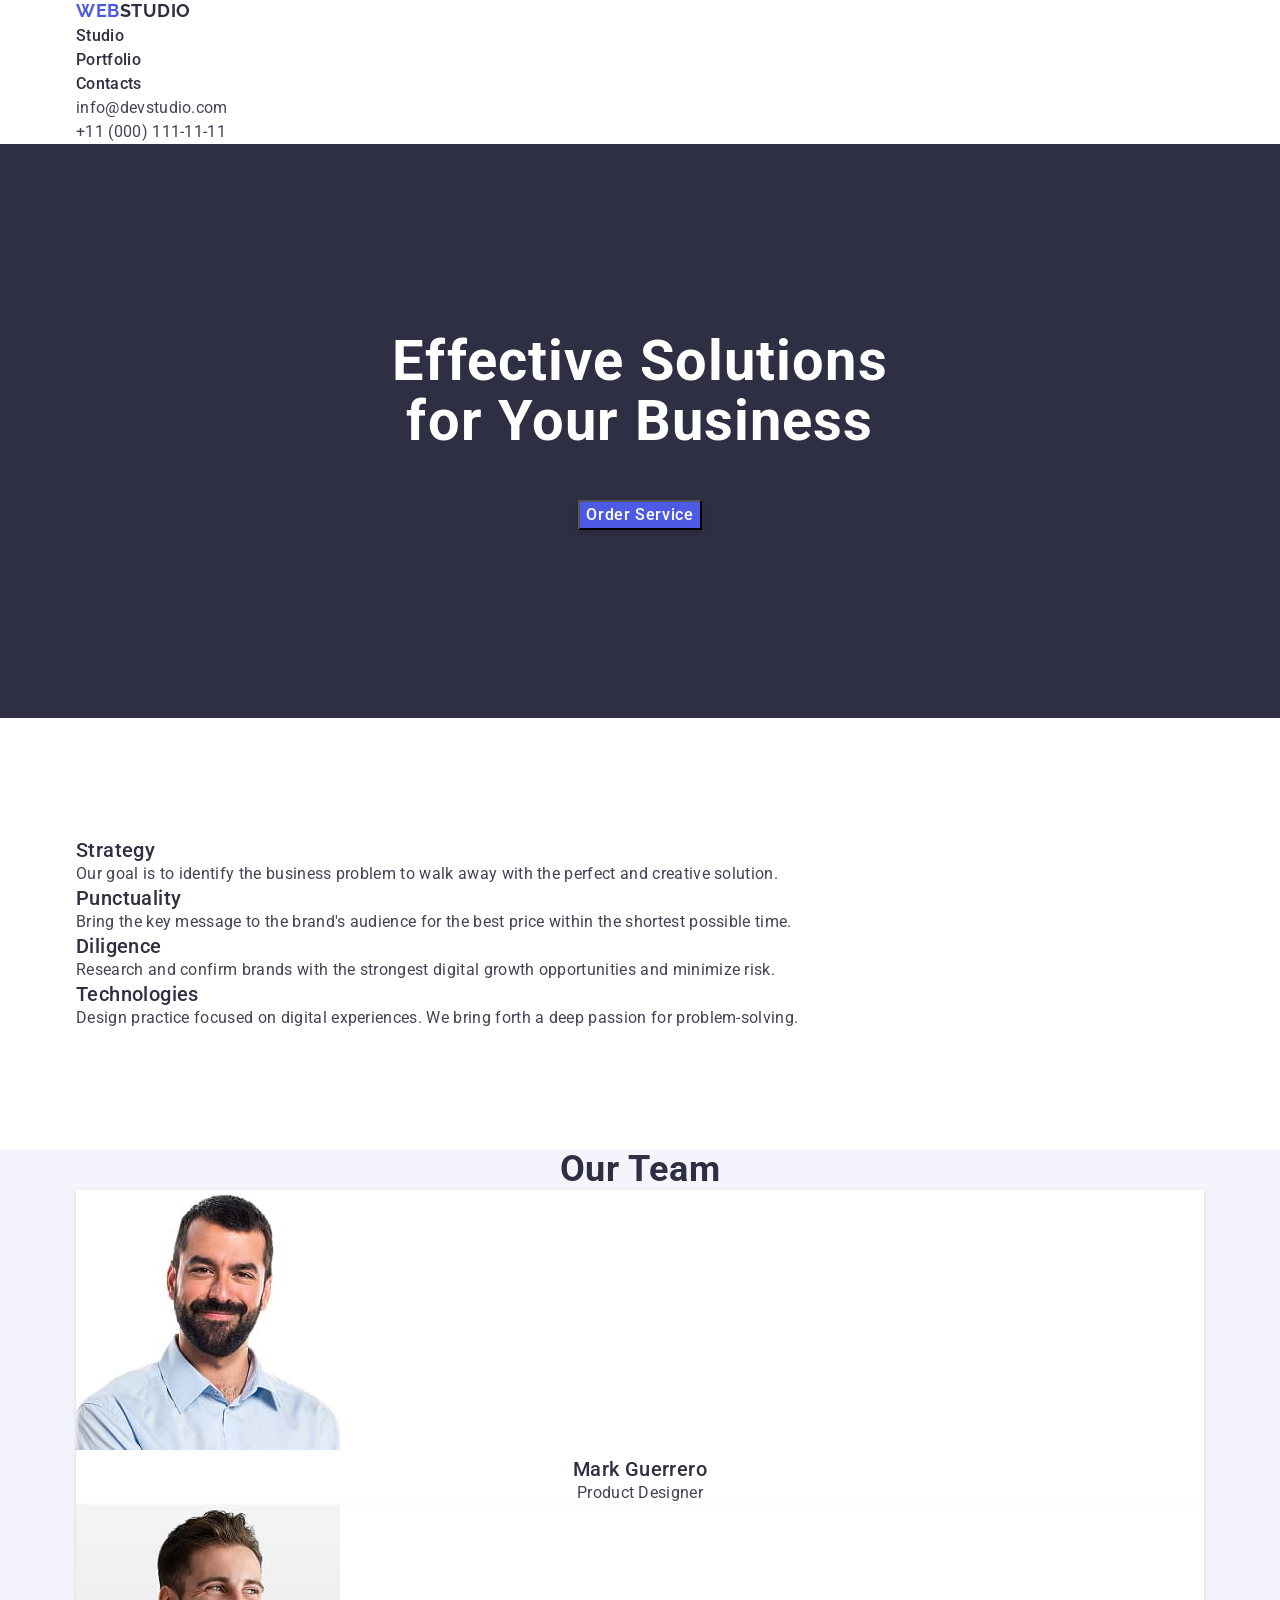
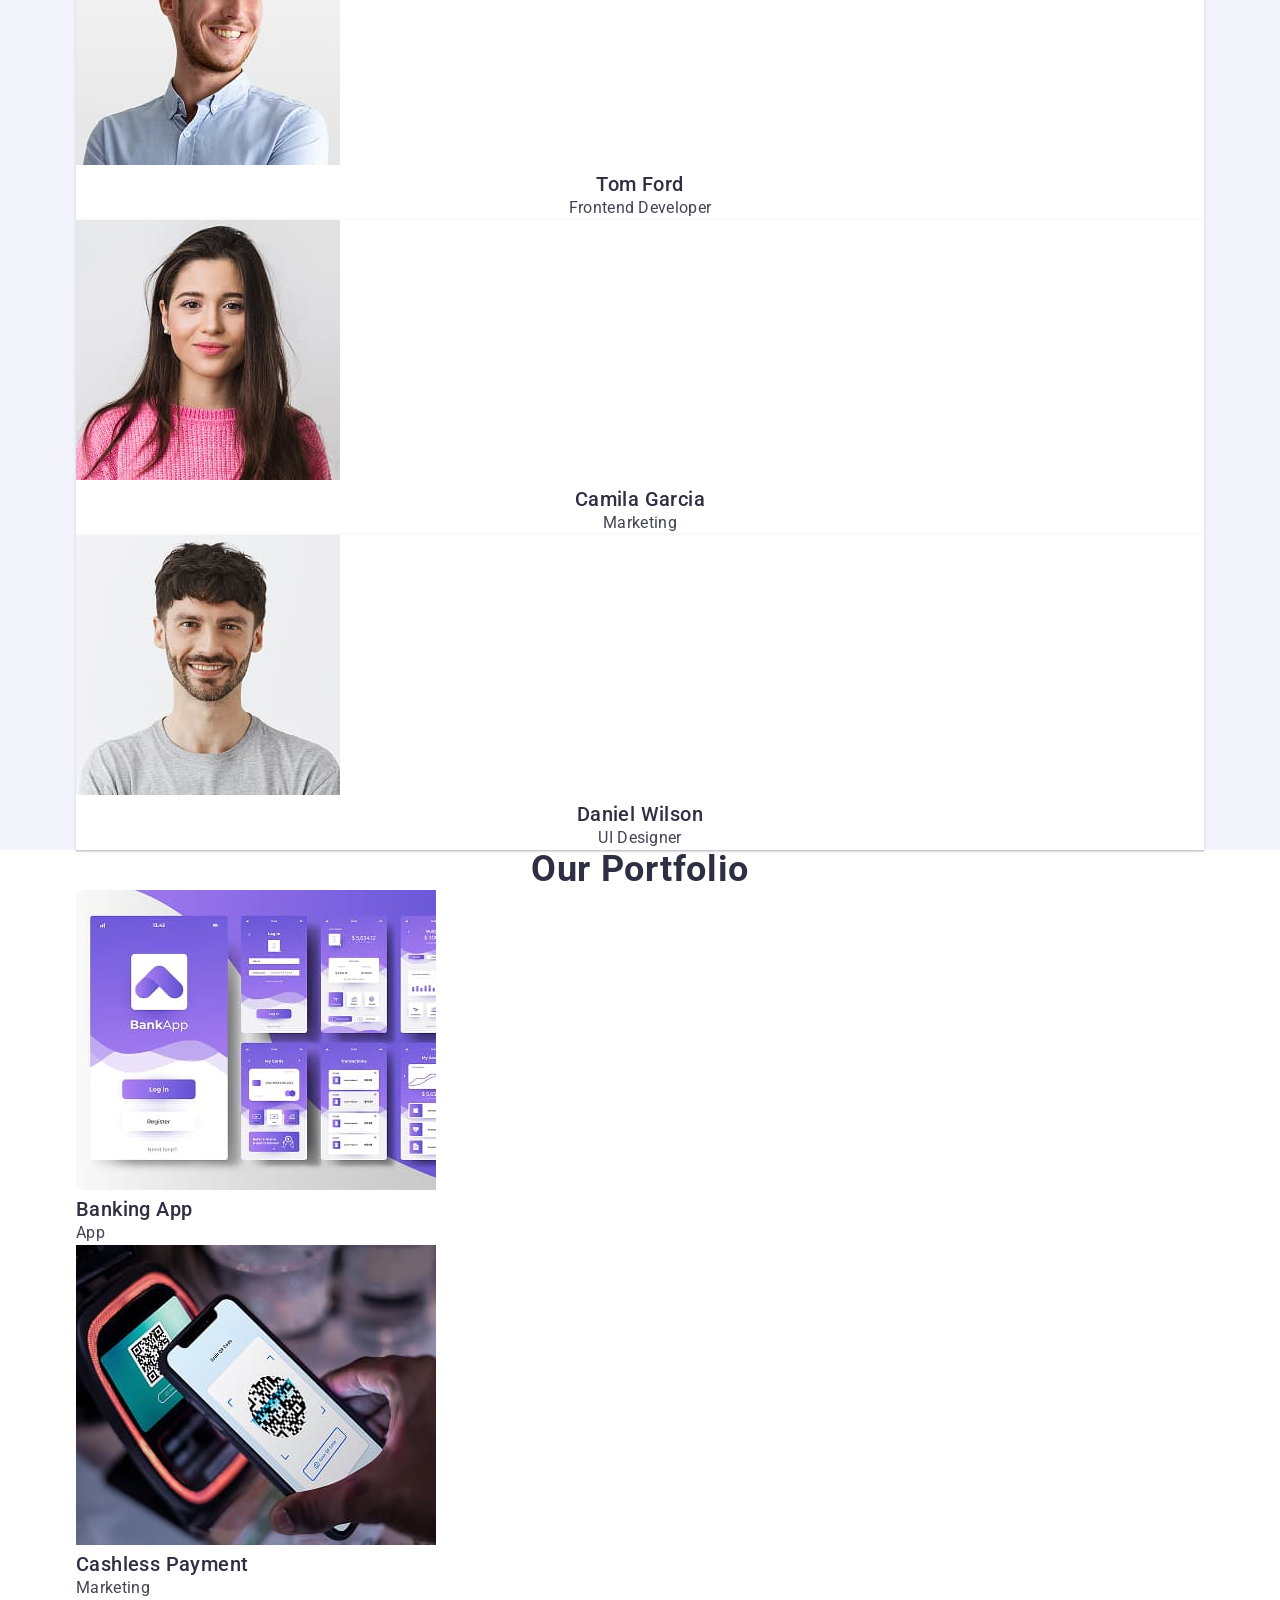
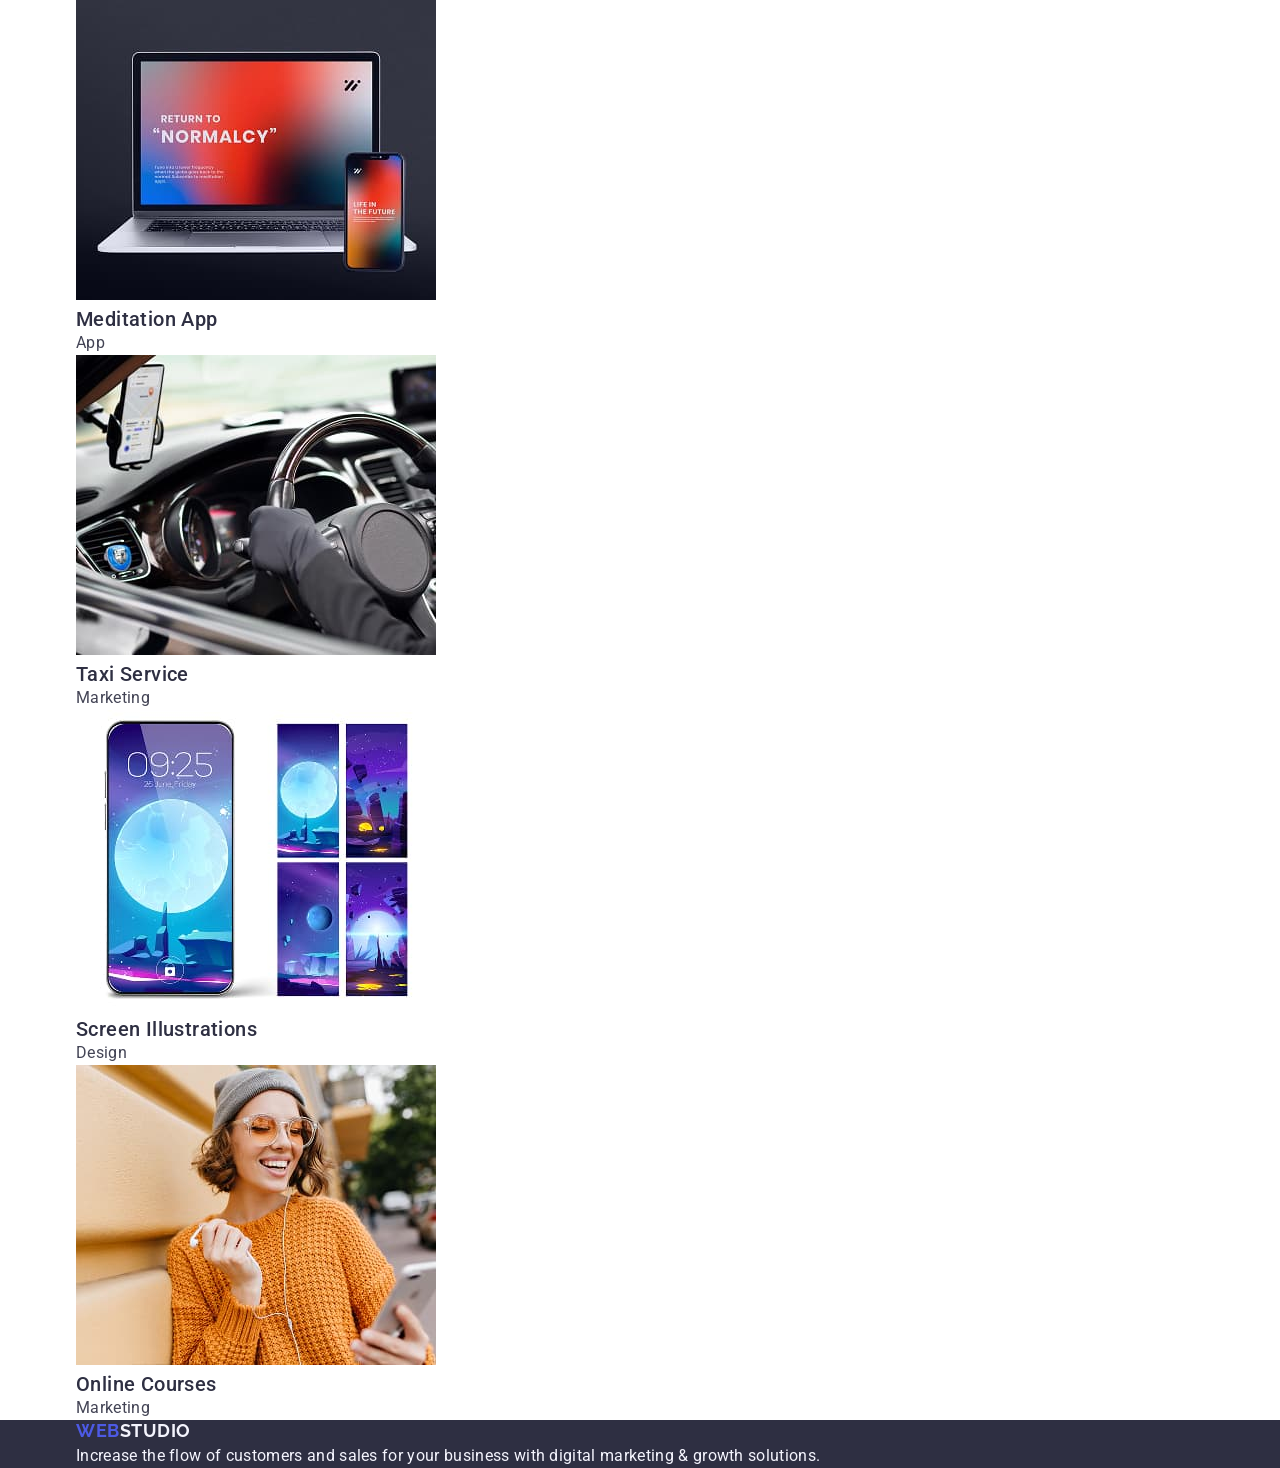
==== commit c255a6ab: "add design" ====
--- a/index.html
+++ b/index.html
@@ -21,221 +21,243 @@
   </head>
   <body>
     <header class="header">
-      <nav class="navigation">
+      <div class="container">
+        <nav class="navigation">
+          <!-- logo -->
+          <a class="logo" href="./index.html"
+            ><span class="logo-part">Web</span>studio</a
+          >
+          <!-- navigation -->
+          <ul class="navigation-list">
+            <li class="navigation-item">
+              <a class="navigation-item-link" href="">Studio</a>
+            </li>
+            <li class="navigation-item">
+              <a class="navigation-item-link" href="">Portfolio</a>
+            </li>
+            <li class="navigation-item">
+              <a class="navigation-item-link" href="">Contacts</a>
+            </li>
+          </ul>
+        </nav>
+        <!-- contacts -->
+        <address class="contacts">
+          <ul class="contacts-list">
+            <li class="contacts-item">
+              <a class="contacts-item-link" href="mailto:info@devstudio.com"
+                >info@devstudio.com</a
+              >
+            </li>
+            <li class="contacts-item">
+              <a class="contacts-item-link" href="tel:+110001111111"
+                >+11 (000) 111-11-11</a
+              >
+            </li>
+          </ul>
+        </address>
+      </div>
+    </header>
+
+    <main class="main">
+      <section class="hero-section">
+        <div class="container">
+          <h1 class="hero-title">Effective Solutions for Your Business</h1>
+          <button class="hero-button" type="button">Order Service</button>
+        </div>
+      </section>
+
+      <!-- description -->
+      <section class="description-section">
+        <div class="container">
+          <div class="description-content">
+            <h2 class="description-title section-title hidden">Why us?</h2>
+            <ul class="description-list">
+              <li class="description-item">
+                <h3 class="description-subtitle section-subtitle">Strategy</h3>
+                <p class="description-item-text section-text">
+                  Our goal is to identify the business problem to walk away with
+                  the perfect and creative solution.
+                </p>
+              </li>
+              <li class="description-item">
+                <h3 class="description-subtitle section-subtitle">
+                  Punctuality
+                </h3>
+                <p class="description-item-text section-text">
+                  Bring the key message to the brand's audience for the best
+                  price within the shortest possible time.
+                </p>
+              </li>
+              <li class="description-item">
+                <h3 class="description-subtitle section-subtitle">Diligence</h3>
+                <p class="description-item-text section-text">
+                  Research and confirm brands with the strongest digital growth
+                  opportunities and minimize risk.
+                </p>
+              </li>
+              <li class="description-item">
+                <h3 class="description-subtitle section-subtitle">
+                  Technologies
+                </h3>
+                <p class="description-item-text section-text">
+                  Design practice focused on digital experiences. We bring forth
+                  a deep passion for problem-solving.
+                </p>
+              </li>
+            </ul>
+          </div>
+        </div>
+      </section>
+
+      <!-- team -->
+      <section class="team-section">
+        <div class="container">
+          <h2 class="team-title section-title">Our Team</h2>
+          <ul class="team-list">
+            <li class="team-item">
+              <img
+                class="team-image"
+                src="./images/team-1.jpg"
+                alt="Mark Guerrero"
+                width="264"
+                height="260"
+              />
+              <h3 class="team-subtitle section-subtitle">Mark Guerrero</h3>
+              <p class="team-role section-text">Product Designer</p>
+            </li>
+            <li class="team-item">
+              <img
+                class="team-image"
+                src="./images/team-2.jpg"
+                alt="Tom Ford"
+                width="264"
+                height="260"
+              />
+              <h3 class="team-subtitle section-subtitle">Tom Ford</h3>
+              <p class="team-role section-text">Frontend Developer</p>
+            </li>
+            <li class="team-item">
+              <img
+                class="team-image"
+                src="./images/team-3.jpg"
+                alt="Camila Garcia"
+                width="264"
+                height="260"
+              />
+              <h3 class="team-subtitle section-subtitle">Camila Garcia</h3>
+              <p class="team-role section-text">Marketing</p>
+            </li>
+            <li class="team-item">
+              <img
+                class="team-image"
+                src="./images/team-4.jpg"
+                alt="Daniel Wilson"
+                width="264"
+                height="260"
+              />
+              <h3 class="team-subtitle section-subtitle">Daniel Wilson</h3>
+              <p class="team-role section-text">UI Designer</p>
+            </li>
+          </ul>
+        </div>
+      </section>
+
+      <!-- portfolio -->
+      <section class="portfolio-section">
+        <div class="container">
+          <h2 class="portfolio-title section-title">Our Portfolio</h2>
+
+          <ul class="portfolio-list">
+            <li class="portfolio-item">
+              <img
+                class="portfolio-image"
+                src="./images/portfolio-1.jpg"
+                alt="UI design of a banking app with multiple screens"
+                width="360"
+                height="300"
+              />
+              <h3 class="portfolio-subtitle section-subtitle">Banking App</h3>
+              <p class="portfolio-category section-text">App</p>
+            </li>
+            <li class="portfolio-item">
+              <img
+                class="portfolio-image"
+                src="./images/portfolio-2.jpg"
+                alt="Person scanning a QR code for payment"
+                width="360"
+                height="300"
+              />
+              <h3 class="portfolio-subtitle section-subtitle">
+                Cashless Payment
+              </h3>
+              <p class="portfolio-category section-text">Marketing</p>
+            </li>
+            <li class="portfolio-item">
+              <img
+                class="portfolio-image"
+                src="./images/portfolio-3.jpg"
+                alt="Laptop and phone showing a meditation app"
+                width="360"
+                height="300"
+              />
+              <h3 class="portfolio-subtitle section-subtitle">
+                Meditation App
+              </h3>
+              <p class="portfolio-category section-text">App</p>
+            </li>
+            <li class="portfolio-item">
+              <img
+                class="portfolio-image"
+                src="./images/portfolio-4.jpg"
+                alt="Driver using a taxi service app in a car"
+                width="360"
+                height="300"
+              />
+              <h3 class="portfolio-subtitle section-subtitle">Taxi Service</h3>
+              <p class="portfolio-category section-text">Marketing</p>
+            </li>
+            <li class="portfolio-item">
+              <img
+                class="portfolio-image"
+                src="./images/portfolio-5.jpg"
+                alt="Futuristic mobile screen designs"
+                width="360"
+                height="300"
+              />
+              <h3 class="portfolio-subtitle section-subtitle">
+                Screen Illustrations
+              </h3>
+              <p class="portfolio-category section-text">Design</p>
+            </li>
+            <li class="portfolio-item">
+              <img
+                class="portfolio-image"
+                src="./images/portfolio-6.jpg"
+                alt="Smiling woman using a smartphone"
+                width="360"
+                height="300"
+              />
+              <h3 class="portfolio-subtitle section-subtitle">
+                Online Courses
+              </h3>
+              <p class="portfolio-category section-text">Marketing</p>
+            </li>
+          </ul>
+        </div>
+      </section>
+    </main>
+
+    <footer class="footer">
+      <div class="container">
         <!-- logo -->
-        <a class="logo" href="./index.html"
+        <a class="logo footer-logo" href="/"
           ><span class="logo-part">Web</span>studio</a
         >
-        <!-- navigation -->
-        <ul class="navigation-list">
-          <li class="navigation-item">
-            <a class="navigation-item-link" href="">Studio</a>
-          </li>
-          <li class="navigation-item">
-            <a class="navigation-item-link" href="">Portfolio</a>
-          </li>
-          <li class="navigation-item">
-            <a class="navigation-item-link" href="">Contacts</a>
-          </li>
-        </ul>
-      </nav>
-      <!-- contacts -->
-      <address class="contacts">
-        <ul class="contacts-list">
-          <li class="contacts-item">
-            <a class="contacts-item-link" href="mailto:info@devstudio.com"
-              >info@devstudio.com</a
-            >
-          </li>
-          <li class="contacts-item">
-            <a class="contacts-item-link" href="tel:+110001111111"
-              >+11 (000) 111-11-11</a
-            >
-          </li>
-        </ul>
-      </address>
-    </header>
-
-    <main class="main">
-      <section class="hero-section">
-        <h1 class="hero-title">Effective Solutions for Your Business</h1>
-        <button class="hero-button" type="button">Order Service</button>
-      </section>
-
-      <!-- description -->
-      <section class="description-section">
-        <h2 class="description-title section-title">Why us?</h2>
-        <ul class="description-list">
-          <li class="description-item">
-            <h3 class="description-subtitle section-subtitle">Strategy</h3>
-            <p class="description-item-text section-text">
-              Our goal is to identify the business problem to walk away with the
-              perfect and creative solution.
-            </p>
-          </li>
-          <li class="description-item">
-            <h3 class="description-subtitle section-subtitle">Punctuality</h3>
-            <p class="description-item-text section-text">
-              Bring the key message to the brand's audience for the best price
-              within the shortest possible time.
-            </p>
-          </li>
-          <li class="description-item">
-            <h3 class="description-subtitle section-subtitle">Diligence</h3>
-            <p class="description-item-text section-text">
-              Research and confirm brands with the strongest digital growth
-              opportunities and minimize risk.
-            </p>
-          </li>
-          <li class="description-item">
-            <h3 class="description-subtitle section-subtitle">Technologies</h3>
-            <p class="description-item-text section-text">
-              Design practice focused on digital experiences. We bring forth a
-              deep passion for problem-solving.
-            </p>
-          </li>
-        </ul>
-      </section>
-
-      <!-- team -->
-      <section class="team-section">
-        <h2 class="team-title section-title">Our Team</h2>
-        <ul class="team-list">
-          <li class="team-item">
-            <img
-              class="team-image"
-              src="./images/team-1.jpg"
-              alt="Mark Guerrero"
-              width="264"
-              height="260"
-            />
-            <h3 class="team-subtitle section-subtitle">Mark Guerrero</h3>
-            <p class="team-role section-text">Product Designer</p>
-          </li>
-          <li class="team-item">
-            <img
-              class="team-image"
-              src="./images/team-2.jpg"
-              alt="Tom Ford"
-              width="264"
-              height="260"
-            />
-            <h3 class="team-subtitle section-subtitle">Tom Ford</h3>
-            <p class="team-role section-text">Frontend Developer</p>
-          </li>
-          <li class="team-item">
-            <img
-              class="team-image"
-              src="./images/team-3.jpg"
-              alt="Camila Garcia"
-              width="264"
-              height="260"
-            />
-            <h3 class="team-subtitle section-subtitle">Camila Garcia</h3>
-            <p class="team-role section-text">Marketing</p>
-          </li>
-          <li class="team-item">
-            <img
-              class="team-image"
-              src="./images/team-4.jpg"
-              alt="Daniel Wilson"
-              width="264"
-              height="260"
-            />
-            <h3 class="team-subtitle section-subtitle">Daniel Wilson</h3>
-            <p class="team-role section-text">UI Designer</p>
-          </li>
-        </ul>
-      </section>
-
-      <!-- portfolio -->
-      <section class="portfolio-section">
-        <h2 class="portfolio-title section-title">Our Portfolio</h2>
-
-        <ul class="portfolio-list">
-          <li class="portfolio-item">
-            <img
-              class="portfolio-image"
-              src="./images/portfolio-1.jpg"
-              alt="UI design of a banking app with multiple screens"
-              width="360"
-              height="300"
-            />
-            <h3 class="portfolio-subtitle section-subtitle">Banking App</h3>
-            <p class="portfolio-category section-text">App</p>
-          </li>
-          <li class="portfolio-item">
-            <img
-              class="portfolio-image"
-              src="./images/portfolio-2.jpg"
-              alt="Person scanning a QR code for payment"
-              width="360"
-              height="300"
-            />
-            <h3 class="portfolio-subtitle section-subtitle">
-              Cashless Payment
-            </h3>
-            <p class="portfolio-category section-text">Marketing</p>
-          </li>
-          <li class="portfolio-item">
-            <img
-              class="portfolio-image"
-              src="./images/portfolio-3.jpg"
-              alt="Laptop and phone showing a meditation app"
-              width="360"
-              height="300"
-            />
-            <h3 class="portfolio-subtitle section-subtitle">Meditation App</h3>
-            <p class="portfolio-category section-text">App</p>
-          </li>
-          <li class="portfolio-item">
-            <img
-              class="portfolio-image"
-              src="./images/portfolio-4.jpg"
-              alt="Driver using a taxi service app in a car"
-              width="360"
-              height="300"
-            />
-            <h3 class="portfolio-subtitle section-subtitle">Taxi Service</h3>
-            <p class="portfolio-category section-text">Marketing</p>
-          </li>
-          <li class="portfolio-item">
-            <img
-              class="portfolio-image"
-              src="./images/portfolio-5.jpg"
-              alt="Futuristic mobile screen designs"
-              width="360"
-              height="300"
-            />
-            <h3 class="portfolio-subtitle section-subtitle">
-              Screen Illustrations
-            </h3>
-            <p class="portfolio-category section-text">Design</p>
-          </li>
-          <li class="portfolio-item">
-            <img
-              class="portfolio-image"
-              src="./images/portfolio-6.jpg"
-              alt="Smiling woman using a smartphone"
-              width="360"
-              height="300"
-            />
-            <h3 class="portfolio-subtitle section-subtitle">Online Courses</h3>
-            <p class="portfolio-category section-text">Marketing</p>
-          </li>
-        </ul>
-      </section>
-    </main>
-
-    <footer class="footer">
-      <!-- logo -->
-      <a class="logo footer-logo" href="/"
-        ><span class="logo-part">Web</span>studio</a
-      >
-      <p class="footer-text section-text">
-        Increase the flow of customers and sales for your business with digital
-        marketing & growth solutions.
-      </p>
+        <p class="footer-text section-text">
+          Increase the flow of customers and sales for your business with
+          digital marketing & growth solutions.
+        </p>
+      </div>
     </footer>
   </body>
 </html>
--- a/css/styles.css
+++ b/css/styles.css
@@ -9,6 +9,8 @@
 
 ul {
   list-style-type: none;
+  margin: 0;
+  padding: 0;
 }
 
 a {
@@ -17,6 +19,33 @@
 
 address {
   font-style: normal;
+}
+
+p,
+h1,
+h2,
+h3,
+h4,
+h5,
+h6 {
+  margin: 0;
+}
+
+.hidden {
+  position: absolute;
+  width: 1px;
+  height: 1px;
+  margin: -1px;
+  padding: 0;
+  overflow: hidden;
+  border: 0;
+  clip: rect(0 0 0 0);
+}
+
+.container {
+  width: 1158px;
+  padding: 0 15px;
+  margin: 0 auto;
 }
 
 .logo-part {
@@ -101,6 +130,8 @@
 }
 .hero-section {
   background: #2e2f42;
+  padding: 188px 0;
+  text-align: center;
 }
 .hero-title {
   font-weight: 700;
@@ -109,6 +140,11 @@
   letter-spacing: 0.02em;
   text-align: center;
   color: #fff;
+
+  width: 496px;
+  margin-left: auto;
+  margin-right: auto;
+  margin-bottom: 48px;
 }
 .hero-button {
   font-weight: 500;
@@ -129,6 +165,9 @@
 
 .description-section {
 }
+.description-content {
+  padding: 120px 0;
+}
 .description-title {
 }
 .description-list {
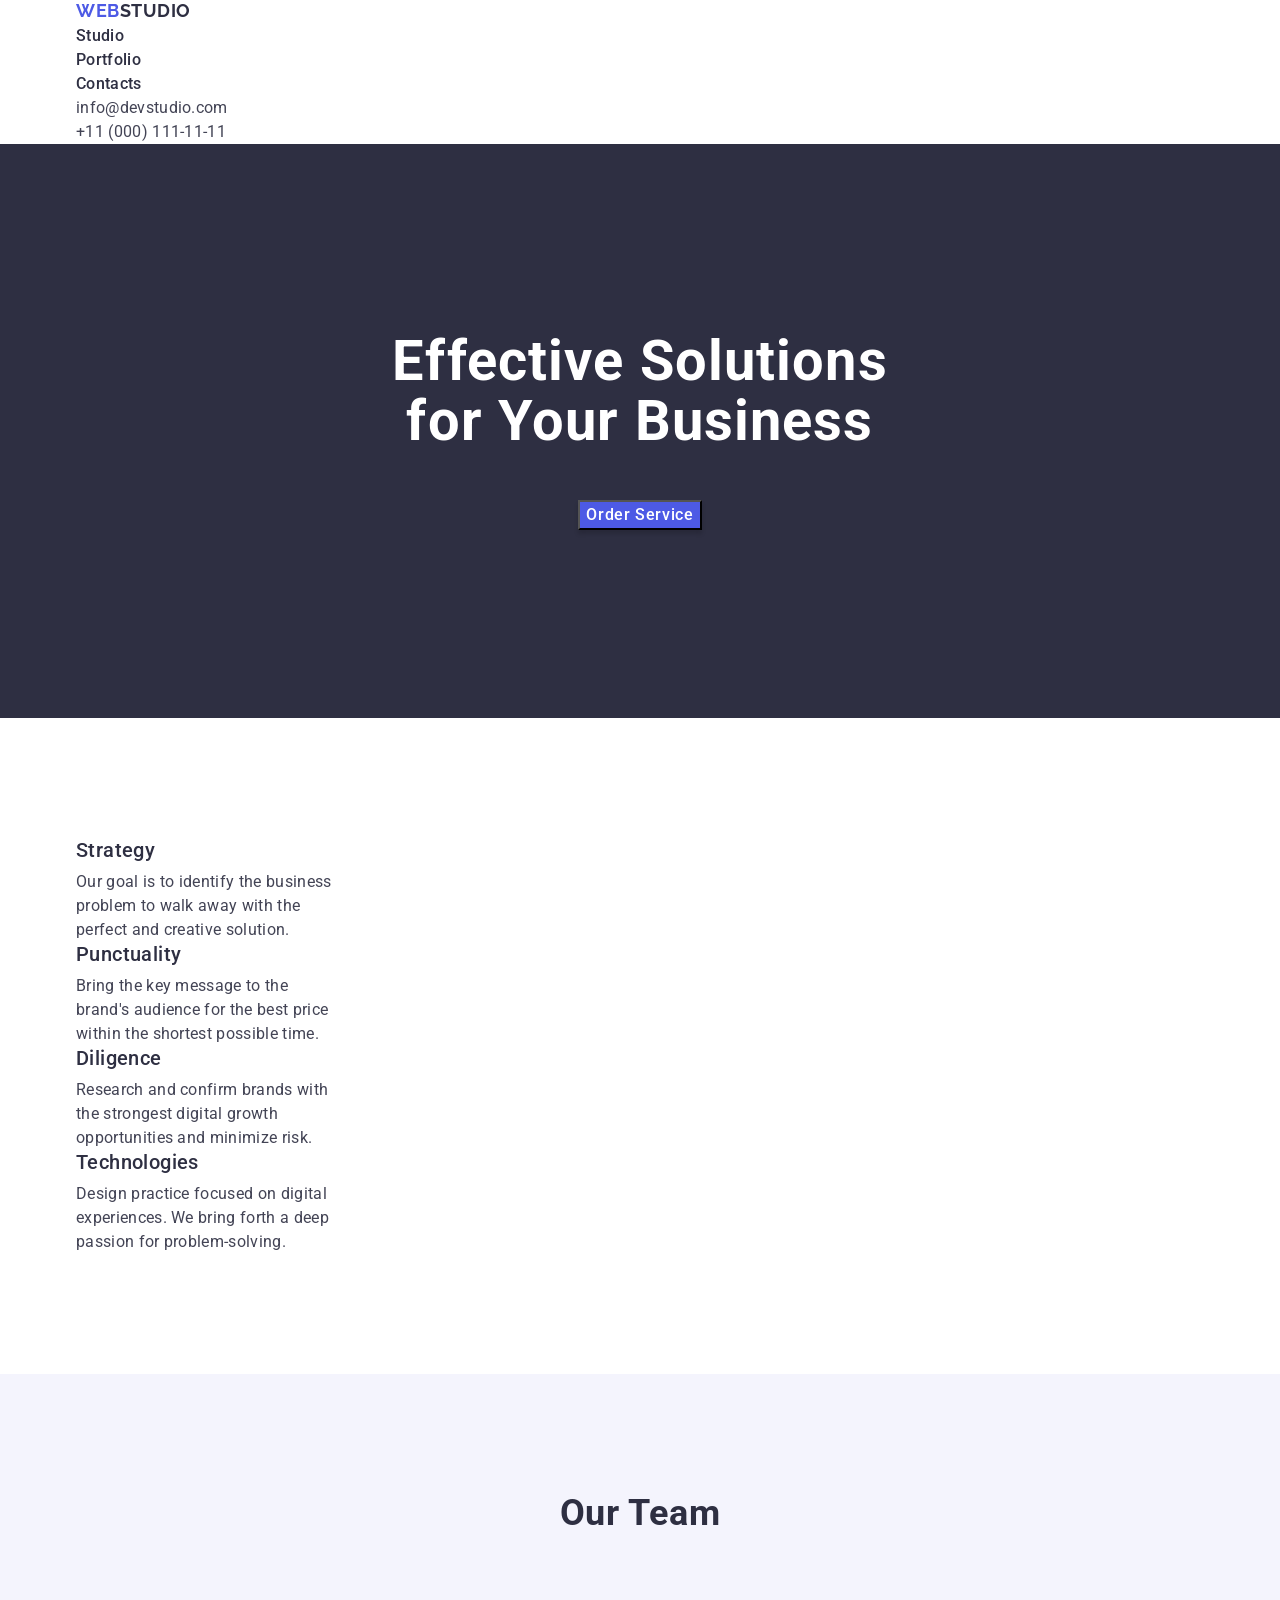
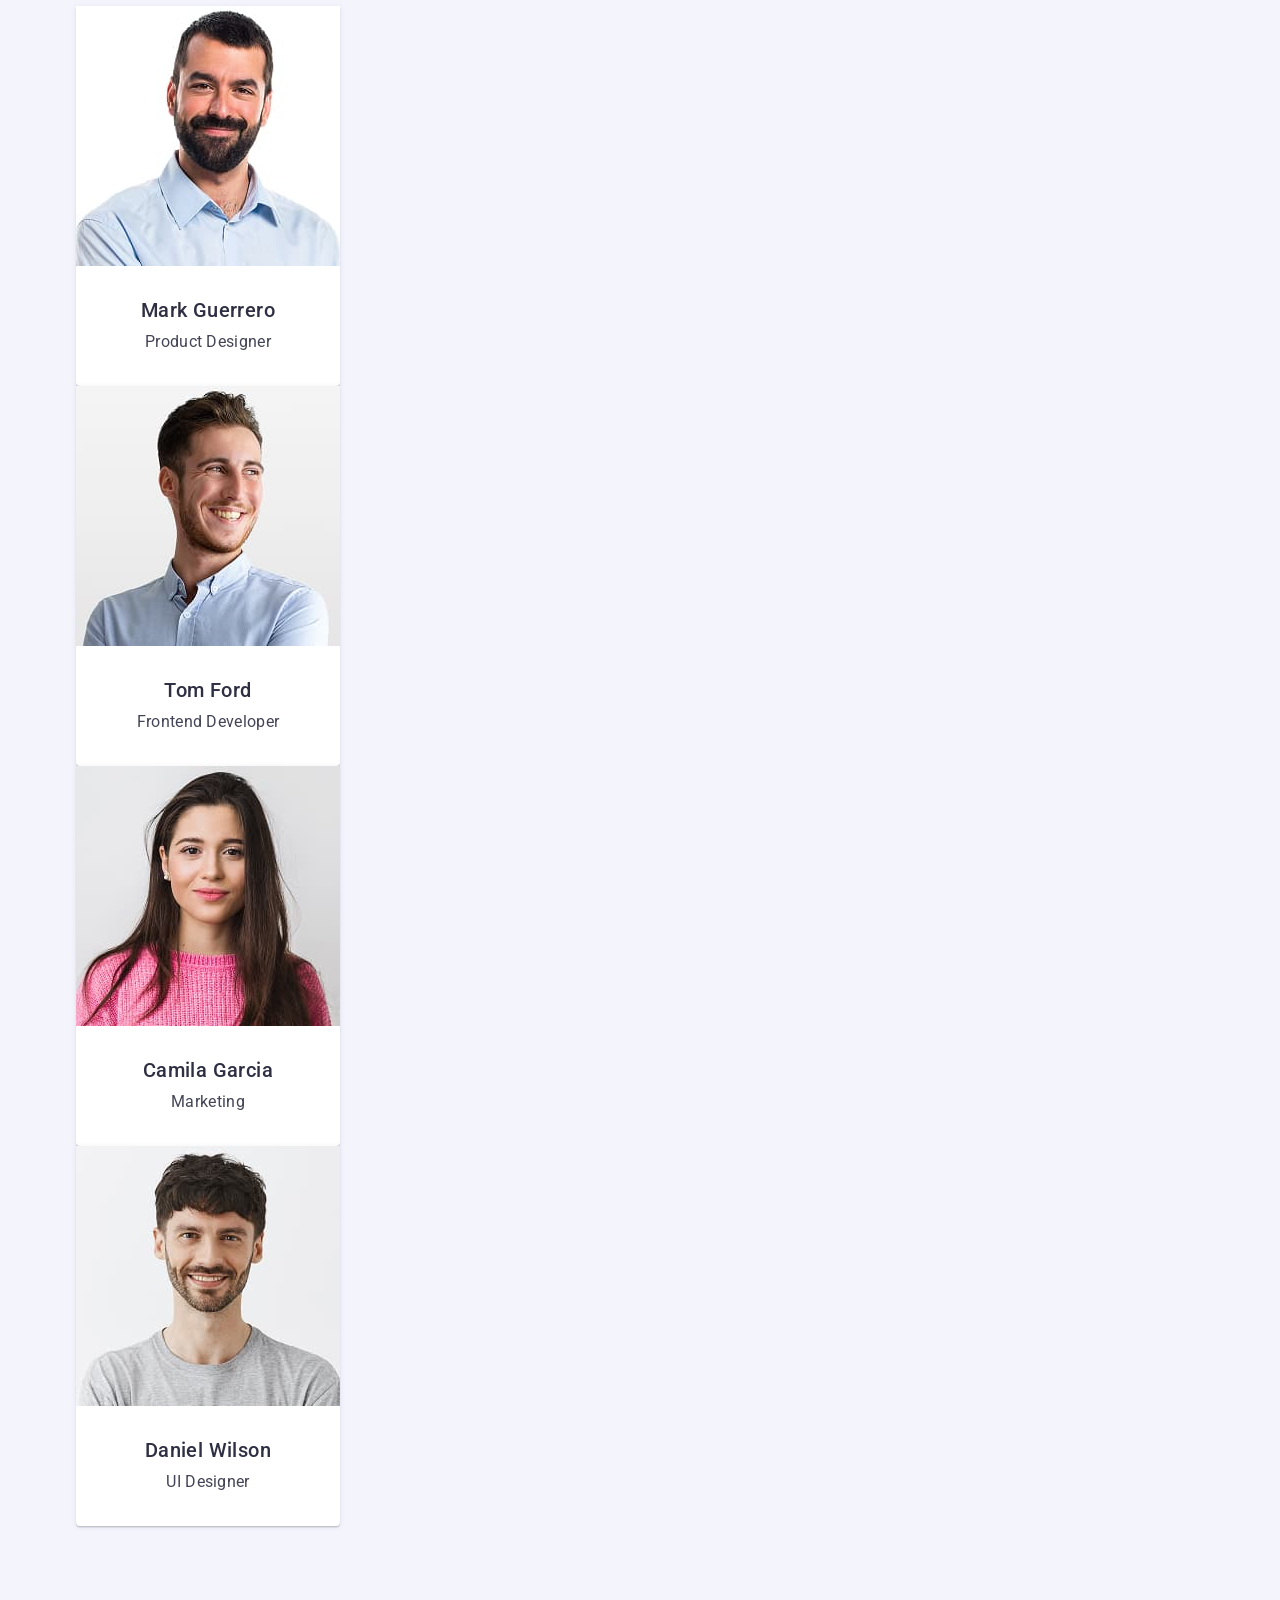
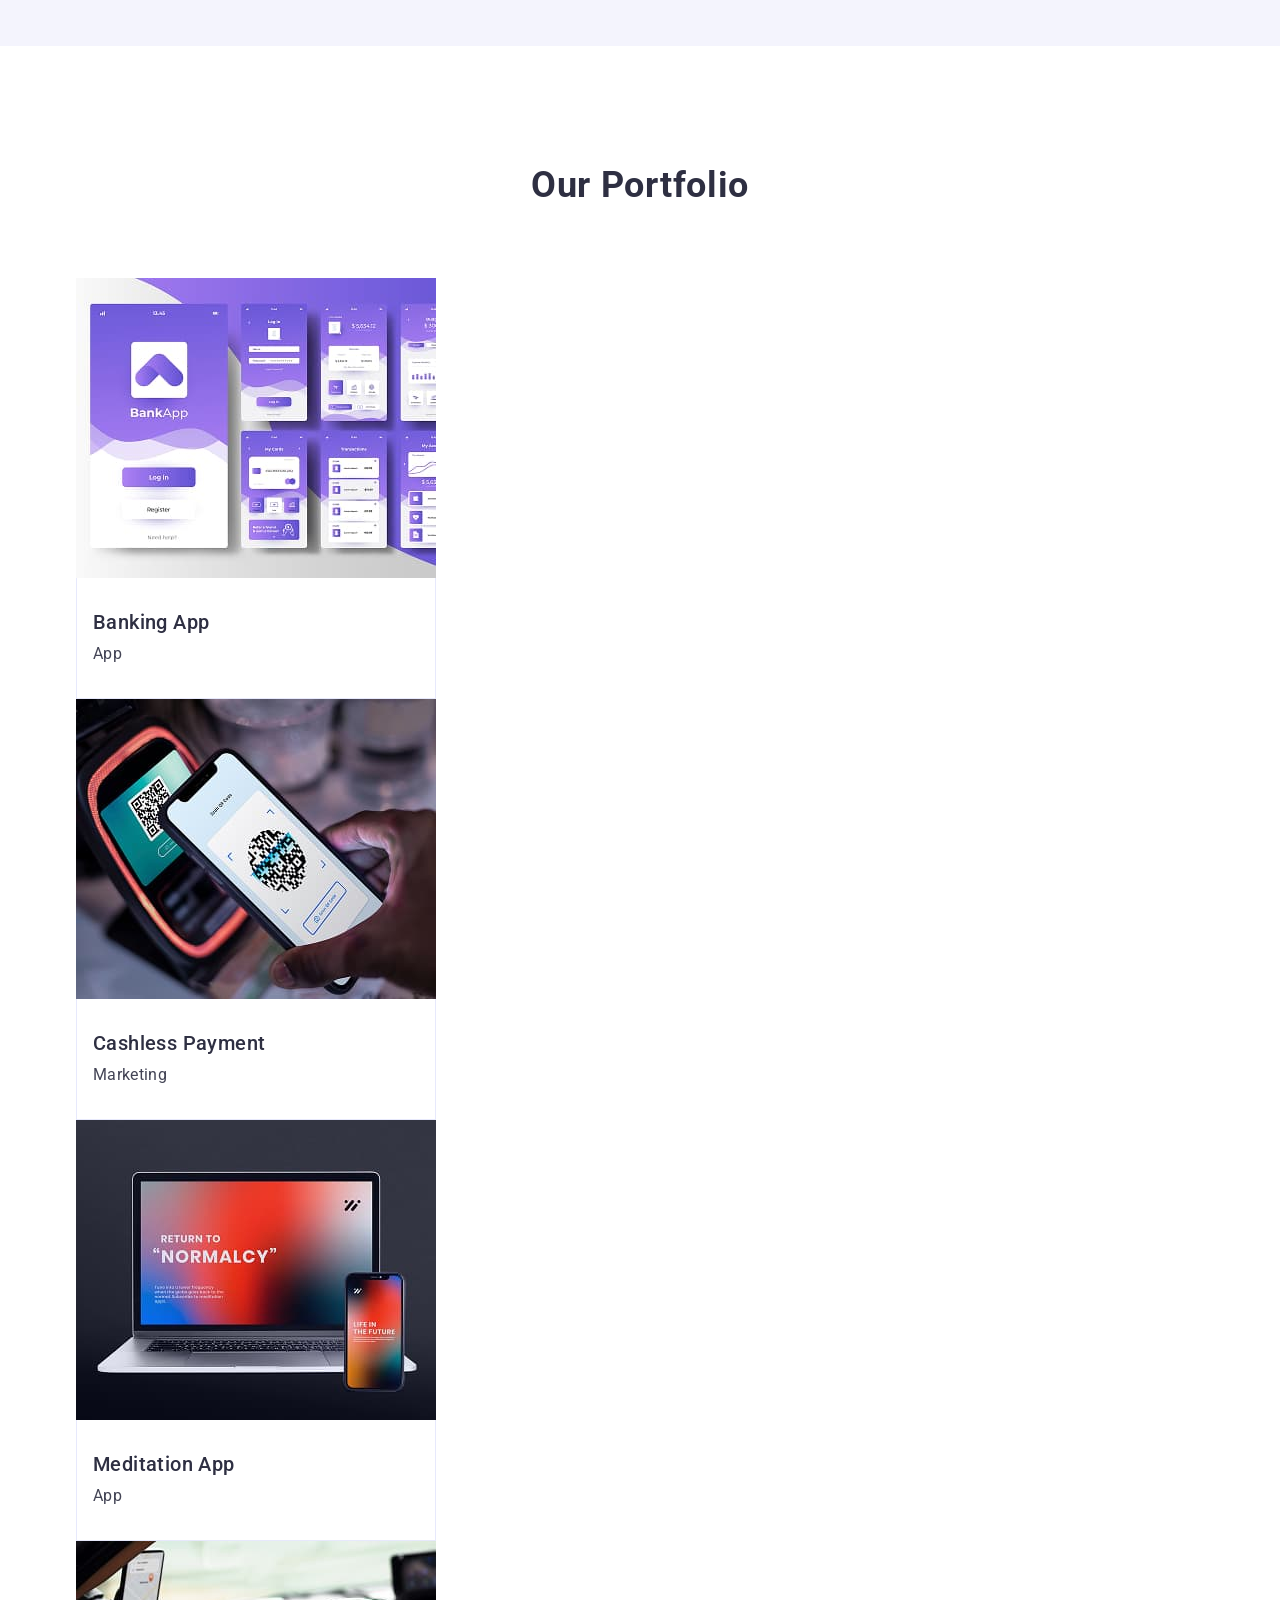
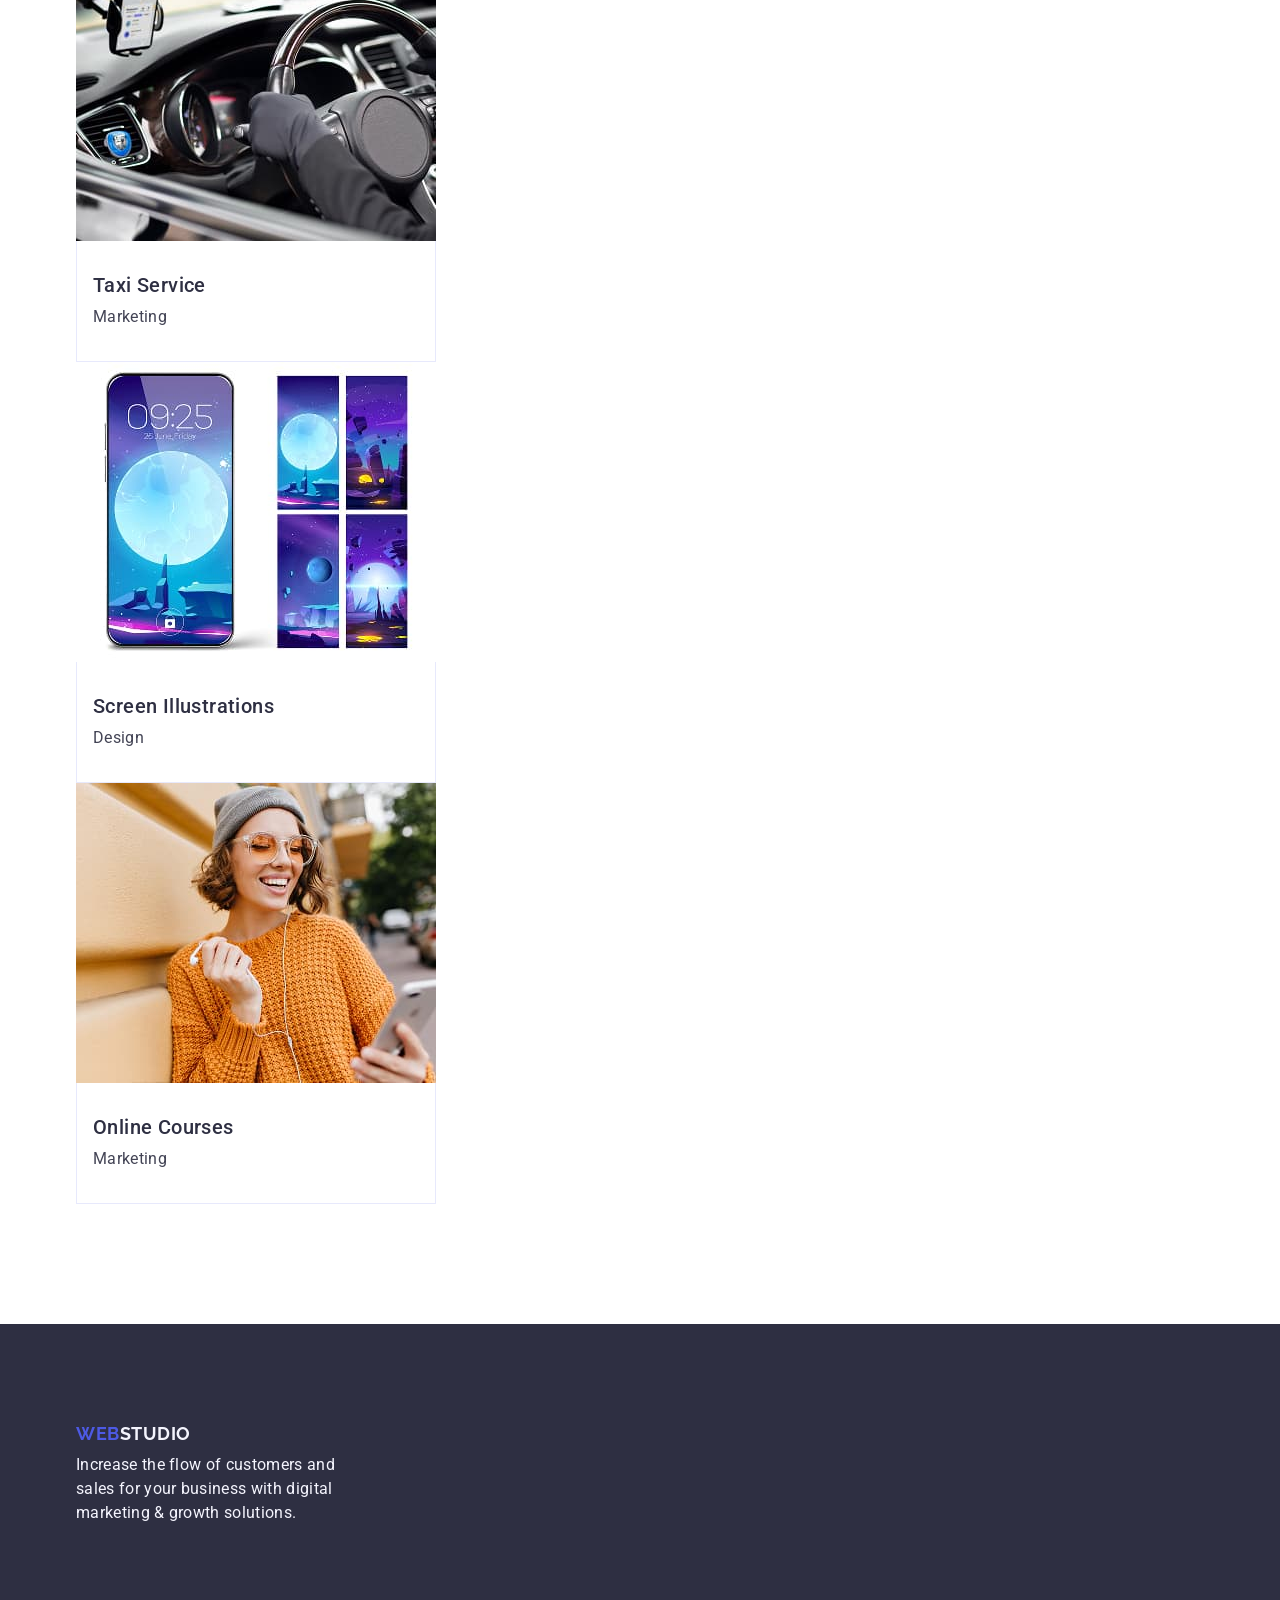
==== commit ca7054c1: "add css rules" ====
--- a/index.html
+++ b/index.html
@@ -67,50 +67,46 @@
       </section>
 
       <!-- description -->
-      <section class="description-section">
-        <div class="container">
-          <div class="description-content">
-            <h2 class="description-title section-title hidden">Why us?</h2>
-            <ul class="description-list">
-              <li class="description-item">
-                <h3 class="description-subtitle section-subtitle">Strategy</h3>
-                <p class="description-item-text section-text">
-                  Our goal is to identify the business problem to walk away with
-                  the perfect and creative solution.
-                </p>
-              </li>
-              <li class="description-item">
-                <h3 class="description-subtitle section-subtitle">
-                  Punctuality
-                </h3>
-                <p class="description-item-text section-text">
-                  Bring the key message to the brand's audience for the best
-                  price within the shortest possible time.
-                </p>
-              </li>
-              <li class="description-item">
-                <h3 class="description-subtitle section-subtitle">Diligence</h3>
-                <p class="description-item-text section-text">
-                  Research and confirm brands with the strongest digital growth
-                  opportunities and minimize risk.
-                </p>
-              </li>
-              <li class="description-item">
-                <h3 class="description-subtitle section-subtitle">
-                  Technologies
-                </h3>
-                <p class="description-item-text section-text">
-                  Design practice focused on digital experiences. We bring forth
-                  a deep passion for problem-solving.
-                </p>
-              </li>
-            </ul>
-          </div>
+      <section class="section description-section">
+        <div class="container">
+          <h2 class="description-title section-title hidden">Why us?</h2>
+          <ul class="description-list">
+            <li class="description-item">
+              <h3 class="description-subtitle section-subtitle">Strategy</h3>
+              <p class="description-item-text section-text">
+                Our goal is to identify the business problem to walk away with
+                the perfect and creative solution.
+              </p>
+            </li>
+            <li class="description-item">
+              <h3 class="description-subtitle section-subtitle">Punctuality</h3>
+              <p class="description-item-text section-text">
+                Bring the key message to the brand's audience for the best price
+                within the shortest possible time.
+              </p>
+            </li>
+            <li class="description-item">
+              <h3 class="description-subtitle section-subtitle">Diligence</h3>
+              <p class="description-item-text section-text">
+                Research and confirm brands with the strongest digital growth
+                opportunities and minimize risk.
+              </p>
+            </li>
+            <li class="description-item">
+              <h3 class="description-subtitle section-subtitle">
+                Technologies
+              </h3>
+              <p class="description-item-text section-text">
+                Design practice focused on digital experiences. We bring forth a
+                deep passion for problem-solving.
+              </p>
+            </li>
+          </ul>
         </div>
       </section>
 
       <!-- team -->
-      <section class="team-section">
+      <section class="section team-section">
         <div class="container">
           <h2 class="team-title section-title">Our Team</h2>
           <ul class="team-list">
@@ -122,8 +118,10 @@
                 width="264"
                 height="260"
               />
-              <h3 class="team-subtitle section-subtitle">Mark Guerrero</h3>
-              <p class="team-role section-text">Product Designer</p>
+              <div class="team-item-content">
+                <h3 class="team-subtitle section-subtitle">Mark Guerrero</h3>
+                <p class="team-role section-text">Product Designer</p>
+              </div>
             </li>
             <li class="team-item">
               <img
@@ -133,8 +131,10 @@
                 width="264"
                 height="260"
               />
-              <h3 class="team-subtitle section-subtitle">Tom Ford</h3>
-              <p class="team-role section-text">Frontend Developer</p>
+              <div class="team-item-content">
+                <h3 class="team-subtitle section-subtitle">Tom Ford</h3>
+                <p class="team-role section-text">Frontend Developer</p>
+              </div>
             </li>
             <li class="team-item">
               <img
@@ -144,8 +144,10 @@
                 width="264"
                 height="260"
               />
-              <h3 class="team-subtitle section-subtitle">Camila Garcia</h3>
-              <p class="team-role section-text">Marketing</p>
+              <div class="team-item-content">
+                <h3 class="team-subtitle section-subtitle">Camila Garcia</h3>
+                <p class="team-role section-text">Marketing</p>
+              </div>
             </li>
             <li class="team-item">
               <img
@@ -155,15 +157,17 @@
                 width="264"
                 height="260"
               />
-              <h3 class="team-subtitle section-subtitle">Daniel Wilson</h3>
-              <p class="team-role section-text">UI Designer</p>
+              <div class="team-item-content">
+                <h3 class="team-subtitle section-subtitle">Daniel Wilson</h3>
+                <p class="team-role section-text">UI Designer</p>
+              </div>
             </li>
           </ul>
         </div>
       </section>
 
       <!-- portfolio -->
-      <section class="portfolio-section">
+      <section class="section portfolio-section">
         <div class="container">
           <h2 class="portfolio-title section-title">Our Portfolio</h2>
 
@@ -176,8 +180,10 @@
                 width="360"
                 height="300"
               />
-              <h3 class="portfolio-subtitle section-subtitle">Banking App</h3>
-              <p class="portfolio-category section-text">App</p>
+              <div class="portfolio-item-content">
+                <h3 class="portfolio-subtitle section-subtitle">Banking App</h3>
+                <p class="portfolio-category section-text">App</p>
+              </div>
             </li>
             <li class="portfolio-item">
               <img
@@ -187,10 +193,12 @@
                 width="360"
                 height="300"
               />
-              <h3 class="portfolio-subtitle section-subtitle">
-                Cashless Payment
-              </h3>
-              <p class="portfolio-category section-text">Marketing</p>
+              <div class="portfolio-item-content">
+                <h3 class="portfolio-subtitle section-subtitle">
+                  Cashless Payment
+                </h3>
+                <p class="portfolio-category section-text">Marketing</p>
+              </div>
             </li>
             <li class="portfolio-item">
               <img
@@ -200,10 +208,12 @@
                 width="360"
                 height="300"
               />
-              <h3 class="portfolio-subtitle section-subtitle">
-                Meditation App
-              </h3>
-              <p class="portfolio-category section-text">App</p>
+              <div class="portfolio-item-content">
+                <h3 class="portfolio-subtitle section-subtitle">
+                  Meditation App
+                </h3>
+                <p class="portfolio-category section-text">App</p>
+              </div>
             </li>
             <li class="portfolio-item">
               <img
@@ -213,8 +223,12 @@
                 width="360"
                 height="300"
               />
-              <h3 class="portfolio-subtitle section-subtitle">Taxi Service</h3>
-              <p class="portfolio-category section-text">Marketing</p>
+              <div class="portfolio-item-content">
+                <h3 class="portfolio-subtitle section-subtitle">
+                  Taxi Service
+                </h3>
+                <p class="portfolio-category section-text">Marketing</p>
+              </div>
             </li>
             <li class="portfolio-item">
               <img
@@ -224,10 +238,12 @@
                 width="360"
                 height="300"
               />
-              <h3 class="portfolio-subtitle section-subtitle">
-                Screen Illustrations
-              </h3>
-              <p class="portfolio-category section-text">Design</p>
+              <div class="portfolio-item-content">
+                <h3 class="portfolio-subtitle section-subtitle">
+                  Screen Illustrations
+                </h3>
+                <p class="portfolio-category section-text">Design</p>
+              </div>
             </li>
             <li class="portfolio-item">
               <img
@@ -237,10 +253,12 @@
                 width="360"
                 height="300"
               />
-              <h3 class="portfolio-subtitle section-subtitle">
-                Online Courses
-              </h3>
-              <p class="portfolio-category section-text">Marketing</p>
+              <div class="portfolio-item-content">
+                <h3 class="portfolio-subtitle section-subtitle">
+                  Online Courses
+                </h3>
+                <p class="portfolio-category section-text">Marketing</p>
+              </div>
             </li>
           </ul>
         </div>
--- a/css/styles.css
+++ b/css/styles.css
@@ -29,6 +29,11 @@
 h5,
 h6 {
   margin: 0;
+}
+
+img {
+  display: block;
+  max-width: 100%;
 }
 
 .hidden {
@@ -48,6 +53,10 @@
   margin: 0 auto;
 }
 
+.section {
+  padding: 120px 0;
+}
+
 .logo-part {
   color: #4d5ae5;
 }
@@ -58,6 +67,8 @@
   line-height: 1.11;
   letter-spacing: 0.02em;
   text-align: center;
+
+  margin-bottom: 72px;
 }
 
 .section-subtitle {
@@ -165,16 +176,16 @@
 
 .description-section {
 }
-.description-content {
-  padding: 120px 0;
-}
+
 .description-title {
 }
 .description-list {
 }
 .description-item {
+  width: 264px;
 }
 .description-subtitle {
+  margin-bottom: 8px;
 }
 .description-item-text {
 }
@@ -189,17 +200,23 @@
 .team-list {
 }
 .team-item {
+  border-radius: 0 0 4px 4px;
   box-shadow: 0 2px 1px 0 rgba(46, 47, 66, 0.08),
     0 1px 1px 0 rgba(46, 47, 66, 0.16), 0 1px 6px 0 rgba(46, 47, 66, 0.08);
   background: #fff;
+  width: 264px;
 }
 .team-image {
 }
+
+.team-item-content {
+  padding: 32px 16px;
+  text-align: center;
+}
 .team-subtitle {
-  text-align: center;
+  margin-bottom: 8px;
 }
 .team-role {
-  text-align: center;
 }
 /* --------------------PORTFOLIO-------------------- */
 
@@ -210,10 +227,19 @@
 .portfolio-list {
 }
 .portfolio-item {
+  width: 360px;
+}
+
+.portfolio-item-content {
+  padding: 32px 16px;
+  border-bottom: 1px solid #e7e9fc;
+  border-left: 1px solid #e7e9fc;
+  border-right: 1px solid #e7e9fc;
 }
 .portfolio-image {
 }
 .portfolio-subtitle {
+  margin-bottom: 8px;
 }
 .portfolio-category {
 }
@@ -221,12 +247,16 @@
 /* --------------------FOOTER-------------------- */
 
 .footer {
+  padding: 100px 0;
   background: #2e2f42;
 }
 .footer-logo {
   color: #f4f4fd;
+  display: block;
+  margin-bottom: 8px;
 }
 
 .footer-text {
   color: #f4f4fd;
-}
+  width: 264px;
+}
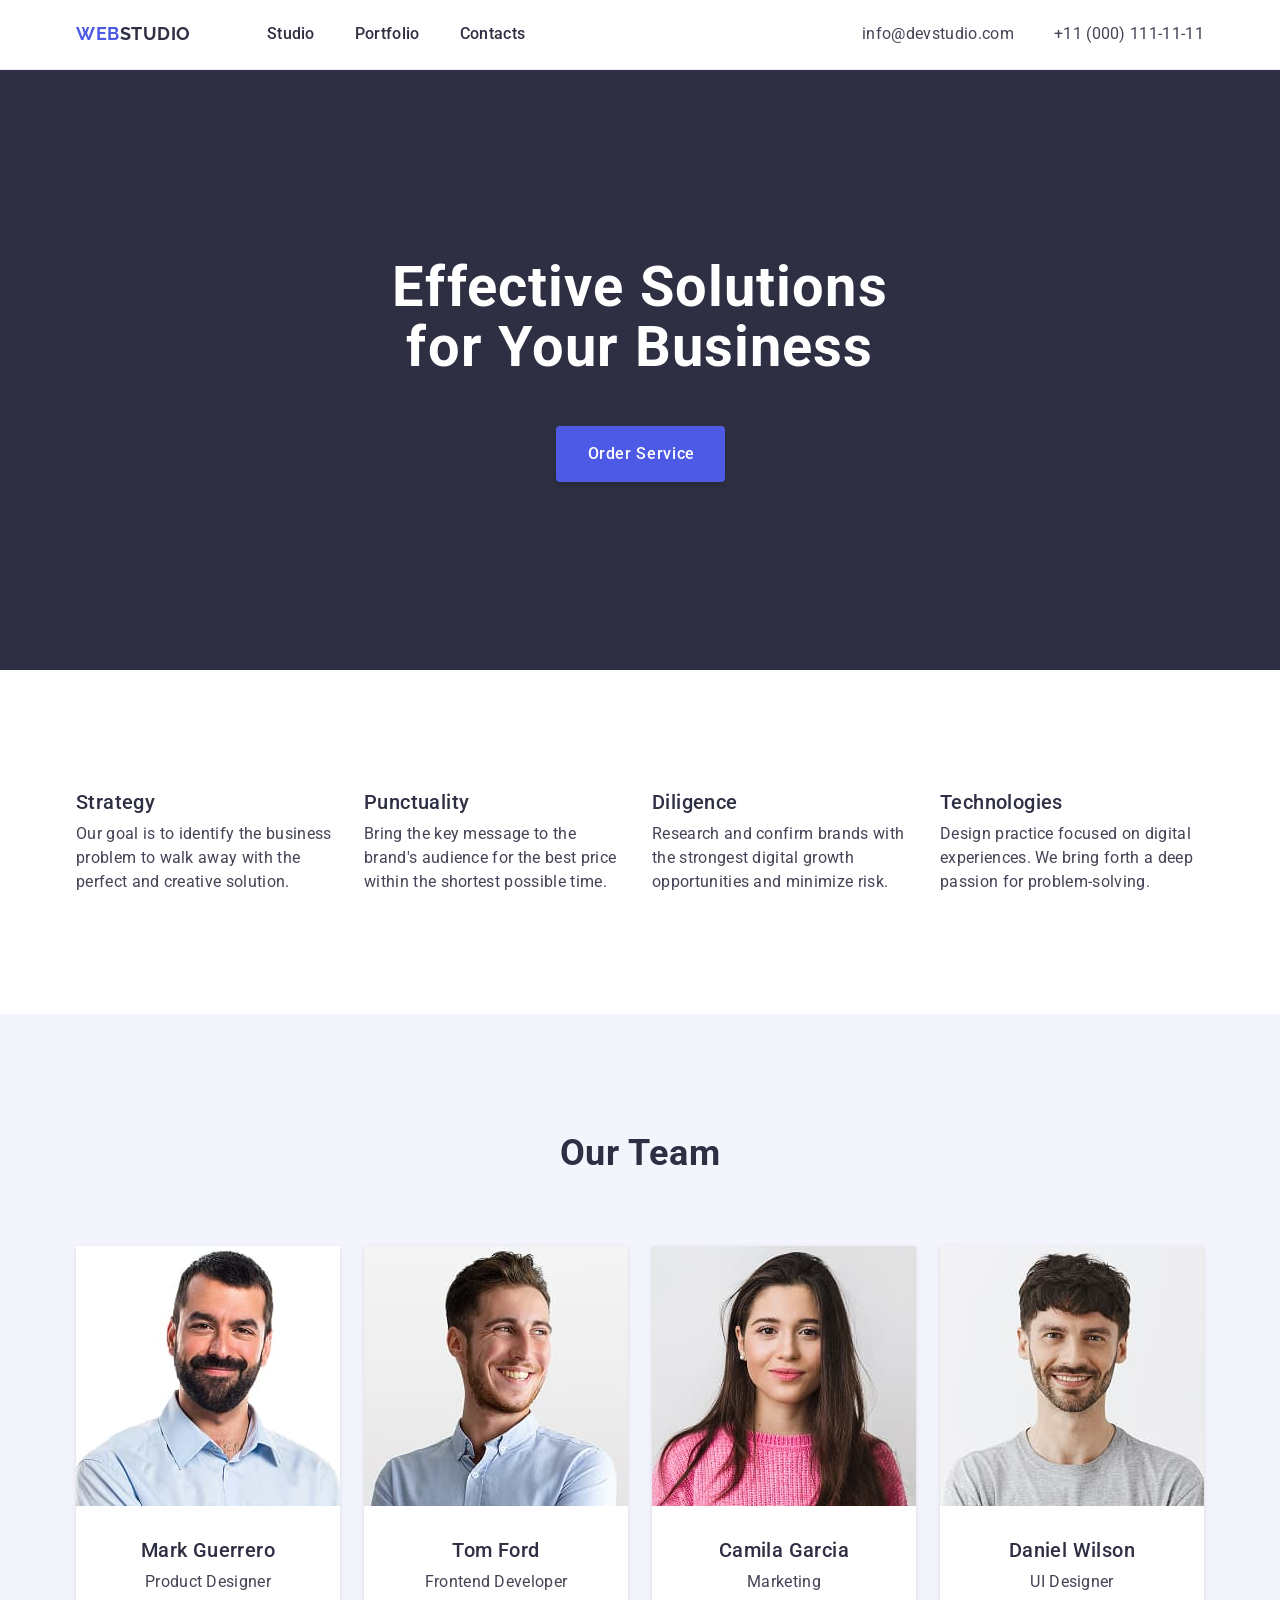
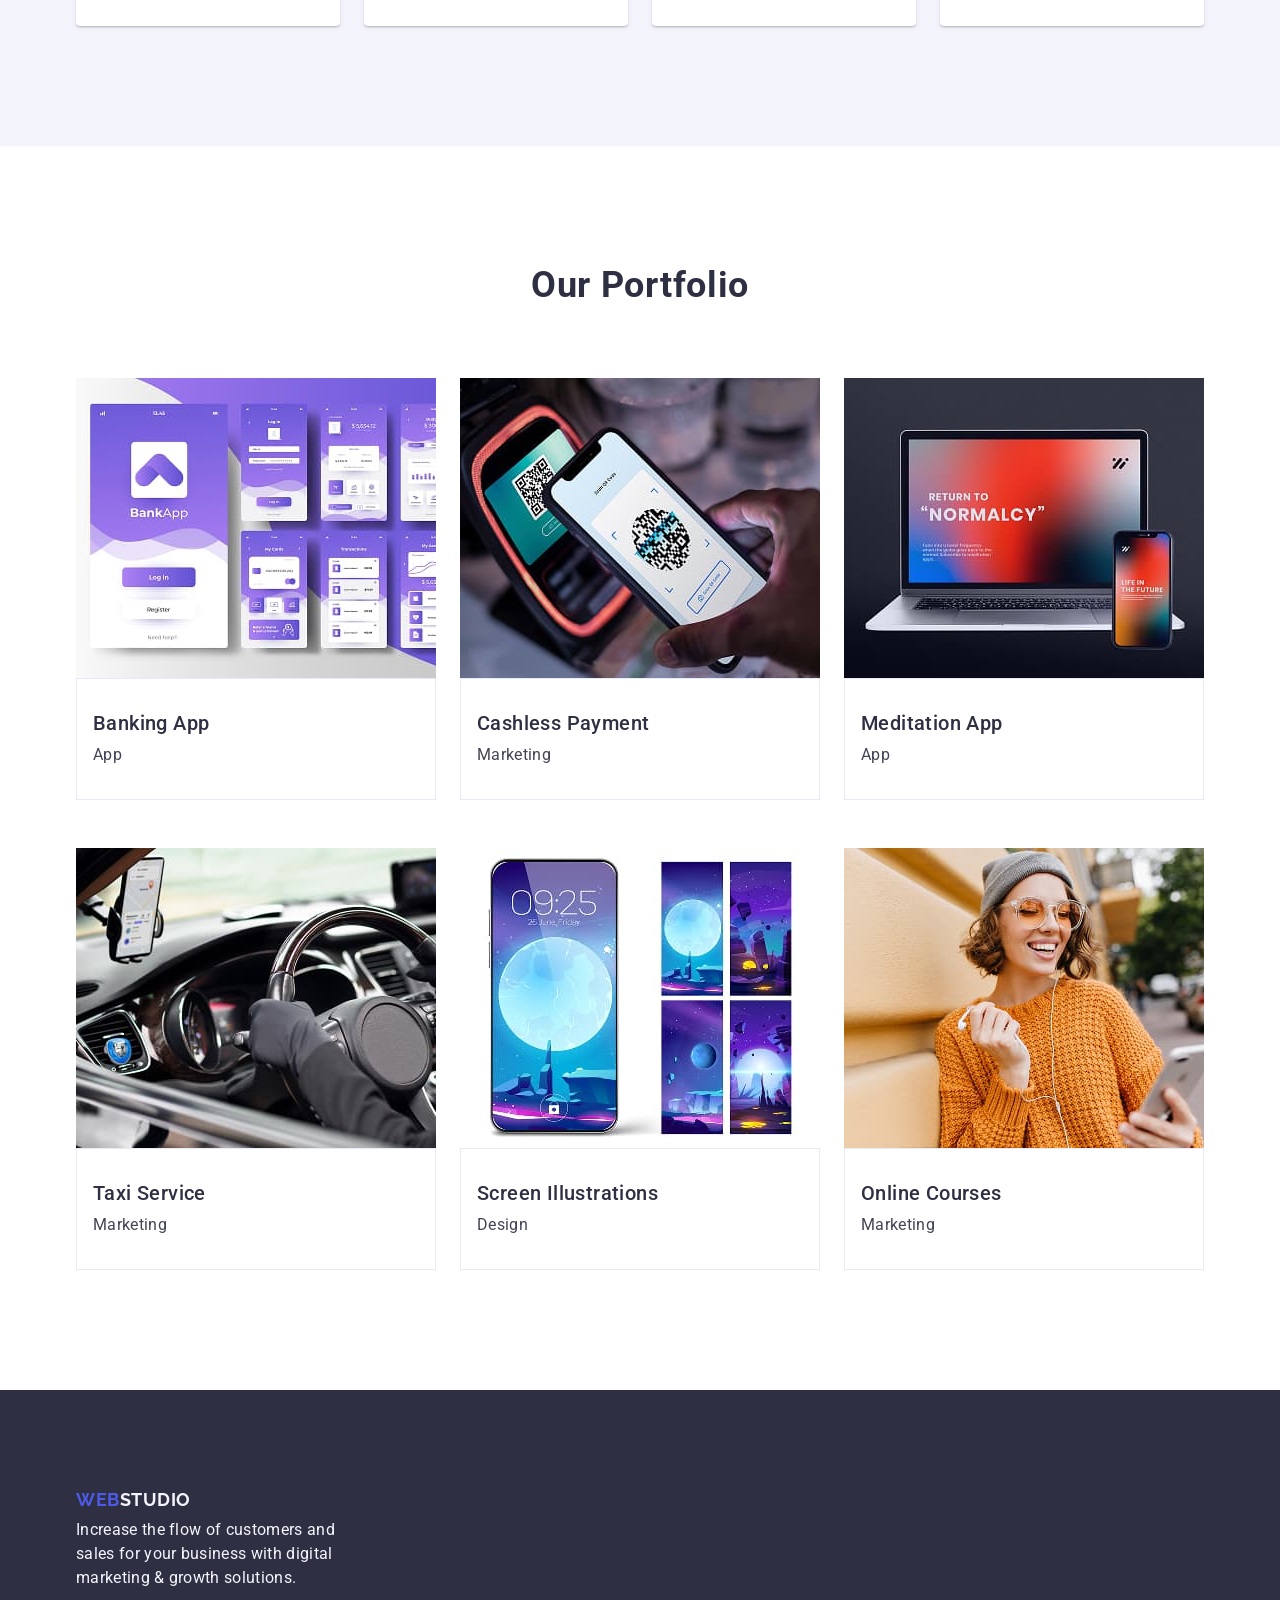
==== commit df8c149b: "add flex-boxes" ====
--- a/index.html
+++ b/index.html
@@ -268,7 +268,7 @@
     <footer class="footer">
       <div class="container">
         <!-- logo -->
-        <a class="logo footer-logo" href="/"
+        <a class="footer-logo" href="/"
           ><span class="logo-part">Web</span>studio</a
         >
         <p class="footer-text section-text">
--- a/css/styles.css
+++ b/css/styles.css
@@ -9,8 +9,9 @@
 
 ul {
   list-style-type: none;
-  margin: 0;
-  padding: 0;
+  padding-left: 0;
+  margin-top: 0;
+  margin-bottom: 0;
 }
 
 a {
@@ -48,7 +49,7 @@
 }
 
 .container {
-  width: 1158px;
+  max-width: 1158px;
   padding: 0 15px;
   margin: 0 auto;
 }
@@ -57,41 +58,8 @@
   padding: 120px 0;
 }
 
-.logo-part {
-  color: #4d5ae5;
-}
-
-.section-title {
-  font-weight: 700;
-  font-size: 36px;
-  line-height: 1.11;
-  letter-spacing: 0.02em;
-  text-align: center;
-
-  margin-bottom: 72px;
-}
-
-.section-subtitle {
-  font-weight: 500;
-  font-size: 20px;
-  line-height: 1.2;
-  letter-spacing: 0.02em;
-}
-
-.section-text {
-  line-height: 1.5;
-  letter-spacing: 0.02em;
-  color: #434455;
-}
-
-/* --------------------HEADER-------------------- */
-.header {
-}
-
-.navigation {
-}
-
-.logo {
+.logo,
+.footer-logo {
   font-family: 'Raleway', sans-serif;
   font-weight: 700;
   font-size: 18px;
@@ -101,7 +69,55 @@
   color: #2e2f42;
 }
 
+.logo-part {
+  color: #4d5ae5;
+}
+
+.section-title {
+  font-weight: 700;
+  font-size: 36px;
+  line-height: 1.11;
+  letter-spacing: 0.02em;
+  text-align: center;
+
+  margin-bottom: 72px;
+}
+
+.section-subtitle {
+  font-weight: 500;
+  font-size: 20px;
+  line-height: 1.2;
+  letter-spacing: 0.02em;
+}
+
+.section-text {
+  line-height: 1.5;
+  letter-spacing: 0.02em;
+  color: #434455;
+}
+
+/* --------------------HEADER-------------------- */
+.header {
+  border-bottom: 1px solid #e7e9fc;
+}
+
+.header .container {
+  display: flex;
+}
+
+.navigation {
+  display: flex;
+  align-items: center;
+  gap: 76px;
+}
+
+.logo {
+  padding: 24px 0;
+}
+
 .navigation-list {
+  display: flex;
+  gap: 40px;
 }
 
 .navigation-item {
@@ -110,12 +126,18 @@
 .navigation-item-link {
   font-weight: 500;
   color: #2e2f42;
+  padding: 24px 0;
 }
 
 .contacts {
+  display: flex;
+  align-items: center;
+  margin-left: auto;
 }
 
 .contacts-list {
+  display: flex;
+  gap: 40px;
 }
 
 .contacts-item {
@@ -126,6 +148,7 @@
   line-height: 1.5;
   letter-spacing: 0.02em;
   color: #434455;
+  padding: 24px 0;
 }
 
 .navigation-item-link:hover,
@@ -139,6 +162,7 @@
 
 .main {
 }
+
 .hero-section {
   background: #2e2f42;
   padding: 188px 0;
@@ -149,7 +173,6 @@
   font-size: 56px;
   line-height: 1.07;
   letter-spacing: 0.02em;
-  text-align: center;
   color: #fff;
 
   width: 496px;
@@ -162,13 +185,18 @@
   line-height: 1.5;
   letter-spacing: 0.04em;
   color: #fff;
-  box-shadow: 0 4px 4px 0 rgba(0, 0, 0, 0.15);
   background: #4d5ae5;
   cursor: pointer;
+  box-shadow: 0 4px 4px 0 rgba(0, 0, 0, 0.15);
+  width: 169px;
+
+  border-radius: 4px;
+  padding: 16px 32px;
+  border: none;
+  white-space: nowrap;
 }
 .hero-button:hover,
 .hero-button:focus {
-  box-shadow: 0 4px 4px 0 rgba(0, 0, 0, 0.15);
   background: #404bbf;
 }
 
@@ -180,9 +208,11 @@
 .description-title {
 }
 .description-list {
+  display: flex;
+  gap: 24px;
 }
 .description-item {
-  width: 264px;
+  width: calc((100% - 24px * 3) / 4);
 }
 .description-subtitle {
   margin-bottom: 8px;
@@ -198,13 +228,15 @@
 .team-title {
 }
 .team-list {
+  display: flex;
+  gap: 24px;
 }
 .team-item {
   border-radius: 0 0 4px 4px;
   box-shadow: 0 2px 1px 0 rgba(46, 47, 66, 0.08),
     0 1px 1px 0 rgba(46, 47, 66, 0.16), 0 1px 6px 0 rgba(46, 47, 66, 0.08);
   background: #fff;
-  width: 264px;
+  width: calc((100% - 24px * 3) / 4);
 }
 .team-image {
 }
@@ -225,16 +257,18 @@
 .portfolio-title {
 }
 .portfolio-list {
+  display: flex;
+  flex-wrap: wrap;
+  gap: 48px 24px;
 }
 .portfolio-item {
-  width: 360px;
+  flex-basis: calc((100% - 48px) / 3);
 }
 
 .portfolio-item-content {
   padding: 32px 16px;
-  border-bottom: 1px solid #e7e9fc;
-  border-left: 1px solid #e7e9fc;
-  border-right: 1px solid #e7e9fc;
+  border-top: none;
+  border: 1px solid #e7e9fc;
 }
 .portfolio-image {
 }
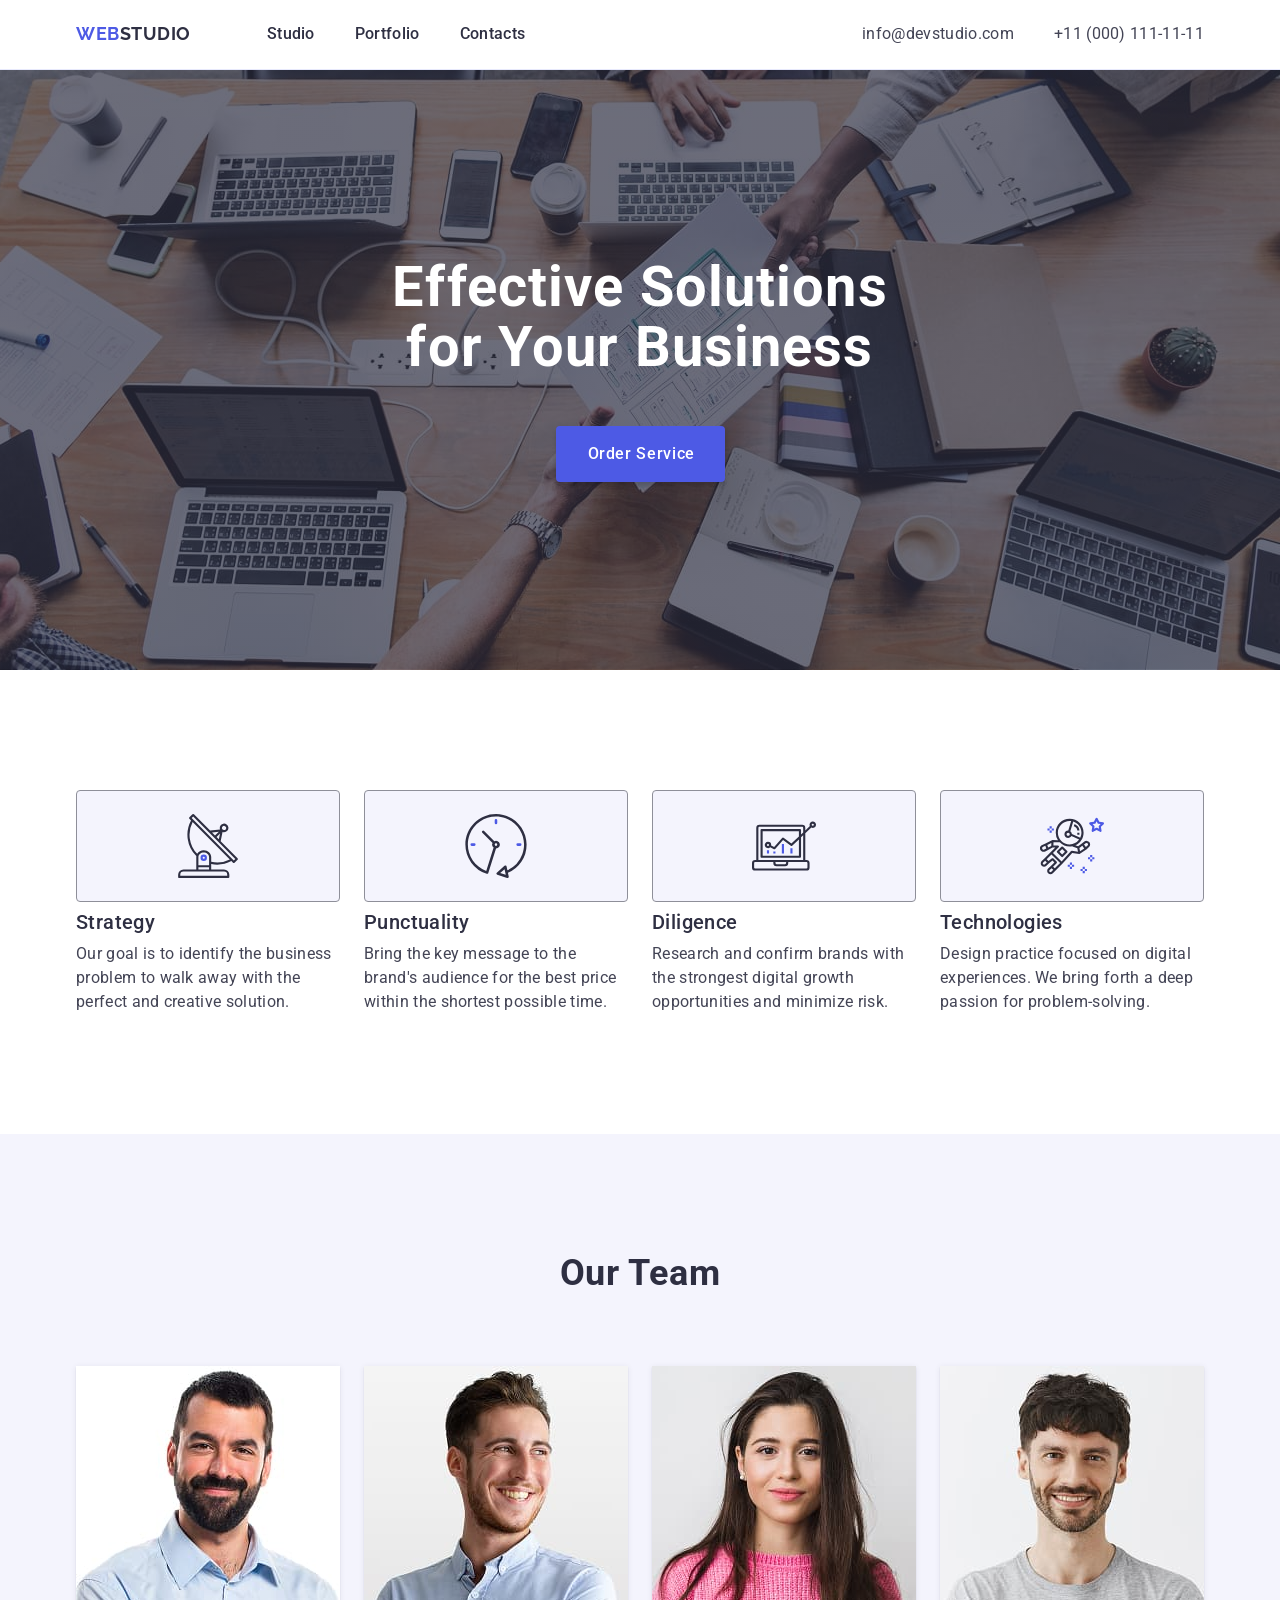
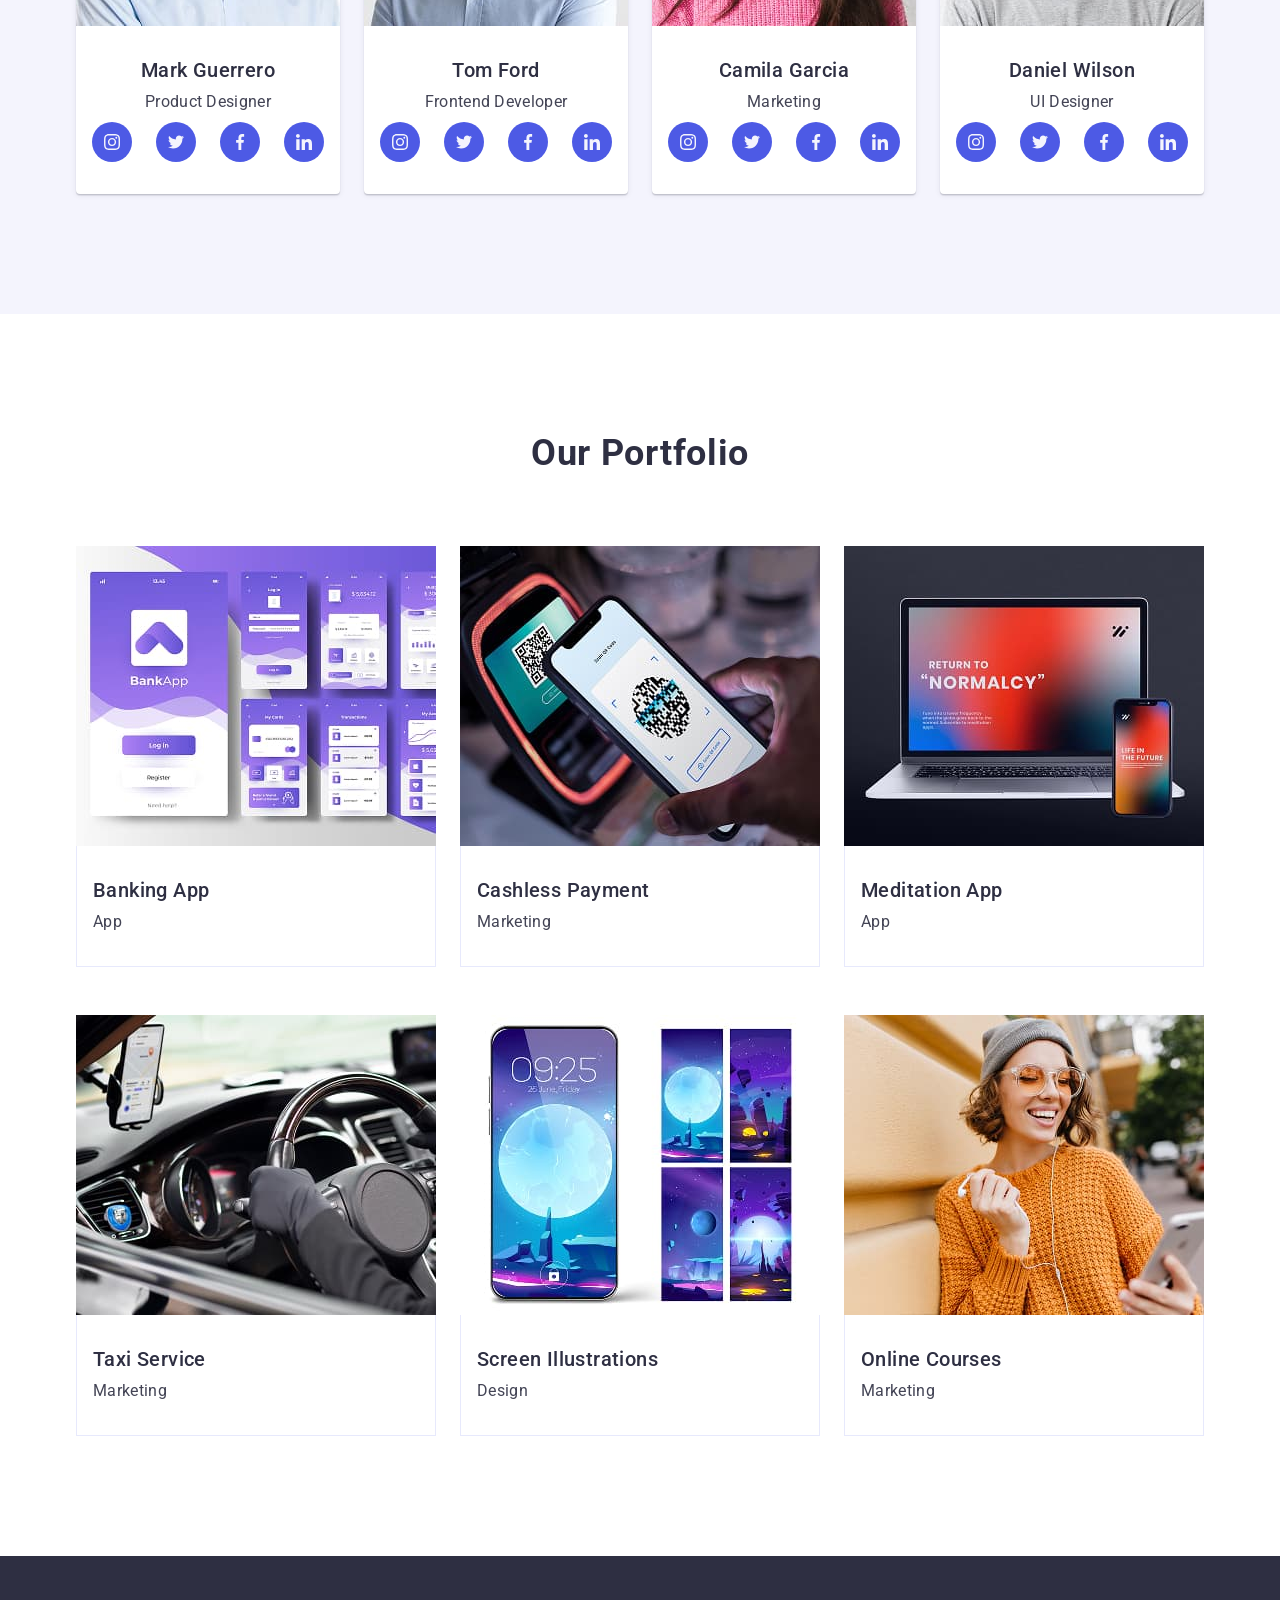
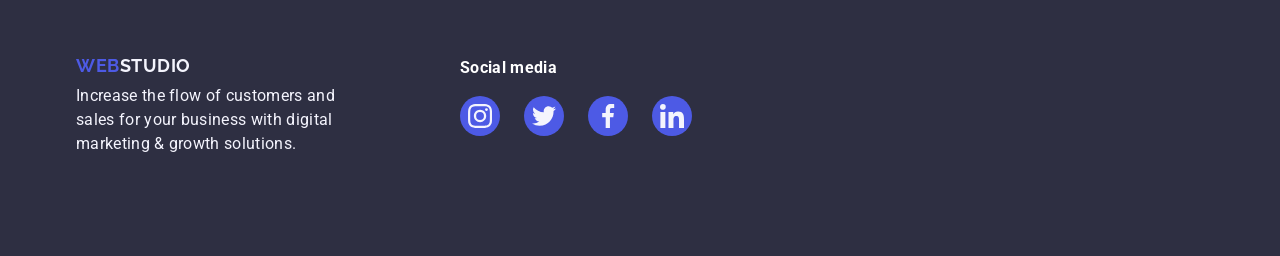
==== commit ab9f8676: "add icons,bg image for header" ====
--- a/index.html
+++ b/index.html
@@ -72,6 +72,11 @@
           <h2 class="description-title section-title hidden">Why us?</h2>
           <ul class="description-list">
             <li class="description-item">
+              <div class="description-ico-wrap">
+                <svg class="description-ico" width="64" height="64">
+                  <use href="./images/symbol-defs.svg#icon-antenna"></use>
+                </svg>
+              </div>
               <h3 class="description-subtitle section-subtitle">Strategy</h3>
               <p class="description-item-text section-text">
                 Our goal is to identify the business problem to walk away with
@@ -79,6 +84,11 @@
               </p>
             </li>
             <li class="description-item">
+              <div class="description-ico-wrap">
+                <svg class="description-ico" width="64" height="64">
+                  <use href="./images/symbol-defs.svg#icon-clock"></use>
+                </svg>
+              </div>
               <h3 class="description-subtitle section-subtitle">Punctuality</h3>
               <p class="description-item-text section-text">
                 Bring the key message to the brand's audience for the best price
@@ -86,6 +96,11 @@
               </p>
             </li>
             <li class="description-item">
+              <div class="description-ico-wrap">
+                <svg class="description-ico" width="64" height="64">
+                  <use href="./images/symbol-defs.svg#icon-diagram"></use>
+                </svg>
+              </div>
               <h3 class="description-subtitle section-subtitle">Diligence</h3>
               <p class="description-item-text section-text">
                 Research and confirm brands with the strongest digital growth
@@ -93,6 +108,11 @@
               </p>
             </li>
             <li class="description-item">
+              <div class="description-ico-wrap">
+                <svg class="description-ico" width="64" height="64">
+                  <use href="./images/symbol-defs.svg#icon-astronaut"></use>
+                </svg>
+              </div>
               <h3 class="description-subtitle section-subtitle">
                 Technologies
               </h3>
@@ -121,6 +141,51 @@
               <div class="team-item-content">
                 <h3 class="team-subtitle section-subtitle">Mark Guerrero</h3>
                 <p class="team-role section-text">Product Designer</p>
+                <ul class="team-soc-list">
+                  <li class="team-soc-item">
+                    <a
+                      class="social-link"
+                      href="https://www.instagram.com/"
+                      target="_blank"
+                    >
+                      <svg class="social-icon" width="16" height="16">
+                        <use
+                          href="./images/symbol-defs.svg#icon-instagram"
+                        ></use>
+                      </svg>
+                    </a>
+                  </li>
+                  <li class="team-soc-item">
+                    <a class="social-link" href="https://x.com/" target="_blank"
+                      ><svg class="social-icon" width="16" height="16">
+                        <use
+                          href="./images/symbol-defs.svg#icon-twitter"
+                        ></use></svg
+                    ></a>
+                  </li>
+                  <li class="team-soc-item">
+                    <a
+                      class="social-link"
+                      href="https://www.facebook.com/"
+                      target="_blank"
+                      ><svg class="social-icon" width="16" height="16">
+                        <use
+                          href="./images/symbol-defs.svg#icon-facebook"
+                        ></use></svg
+                    ></a>
+                  </li>
+                  <li class="team-soc-item">
+                    <a
+                      class="social-link"
+                      href="https://www.linkedin.com/"
+                      target="_blank"
+                      ><svg class="social-icon" width="16" height="16">
+                        <use
+                          href="./images/symbol-defs.svg#icon-linkedin"
+                        ></use></svg
+                    ></a>
+                  </li>
+                </ul>
               </div>
             </li>
             <li class="team-item">
@@ -134,6 +199,51 @@
               <div class="team-item-content">
                 <h3 class="team-subtitle section-subtitle">Tom Ford</h3>
                 <p class="team-role section-text">Frontend Developer</p>
+                <ul class="team-soc-list">
+                  <li class="team-soc-item">
+                    <a
+                      class="social-link"
+                      href="https://www.instagram.com/"
+                      target="_blank"
+                    >
+                      <svg class="social-icon" width="16" height="16">
+                        <use
+                          href="./images/symbol-defs.svg#icon-instagram"
+                        ></use>
+                      </svg>
+                    </a>
+                  </li>
+                  <li class="team-soc-item">
+                    <a class="social-link" href="https://x.com/" target="_blank"
+                      ><svg class="social-icon" width="16" height="16">
+                        <use
+                          href="./images/symbol-defs.svg#icon-twitter"
+                        ></use></svg
+                    ></a>
+                  </li>
+                  <li class="team-soc-item">
+                    <a
+                      class="social-link"
+                      href="https://www.facebook.com/"
+                      target="_blank"
+                      ><svg class="social-icon" width="16" height="16">
+                        <use
+                          href="./images/symbol-defs.svg#icon-facebook"
+                        ></use></svg
+                    ></a>
+                  </li>
+                  <li class="team-soc-item">
+                    <a
+                      class="social-link"
+                      href="https://www.linkedin.com/"
+                      target="_blank"
+                      ><svg class="social-icon" width="16" height="16">
+                        <use
+                          href="./images/symbol-defs.svg#icon-linkedin"
+                        ></use></svg
+                    ></a>
+                  </li>
+                </ul>
               </div>
             </li>
             <li class="team-item">
@@ -147,6 +257,51 @@
               <div class="team-item-content">
                 <h3 class="team-subtitle section-subtitle">Camila Garcia</h3>
                 <p class="team-role section-text">Marketing</p>
+                <ul class="team-soc-list">
+                  <li class="team-soc-item">
+                    <a
+                      class="social-link"
+                      href="https://www.instagram.com/"
+                      target="_blank"
+                    >
+                      <svg class="social-icon" width="16" height="16">
+                        <use
+                          href="./images/symbol-defs.svg#icon-instagram"
+                        ></use>
+                      </svg>
+                    </a>
+                  </li>
+                  <li class="team-soc-item">
+                    <a class="social-link" href="https://x.com/" target="_blank"
+                      ><svg class="social-icon" width="16" height="16">
+                        <use
+                          href="./images/symbol-defs.svg#icon-twitter"
+                        ></use></svg
+                    ></a>
+                  </li>
+                  <li class="team-soc-item">
+                    <a
+                      class="social-link"
+                      href="https://www.facebook.com/"
+                      target="_blank"
+                      ><svg class="social-icon" width="16" height="16">
+                        <use
+                          href="./images/symbol-defs.svg#icon-facebook"
+                        ></use></svg
+                    ></a>
+                  </li>
+                  <li class="team-soc-item">
+                    <a
+                      class="social-link"
+                      href="https://www.linkedin.com/"
+                      target="_blank"
+                      ><svg class="social-icon" width="16" height="16">
+                        <use
+                          href="./images/symbol-defs.svg#icon-linkedin"
+                        ></use></svg
+                    ></a>
+                  </li>
+                </ul>
               </div>
             </li>
             <li class="team-item">
@@ -160,6 +315,51 @@
               <div class="team-item-content">
                 <h3 class="team-subtitle section-subtitle">Daniel Wilson</h3>
                 <p class="team-role section-text">UI Designer</p>
+                <ul class="team-soc-list">
+                  <li class="team-soc-item">
+                    <a
+                      class="social-link"
+                      href="https://www.instagram.com/"
+                      target="_blank"
+                    >
+                      <svg class="social-icon" width="16" height="16">
+                        <use
+                          href="./images/symbol-defs.svg#icon-instagram"
+                        ></use>
+                      </svg>
+                    </a>
+                  </li>
+                  <li class="team-soc-item">
+                    <a class="social-link" href="https://x.com/" target="_blank"
+                      ><svg class="social-icon" width="16" height="16">
+                        <use
+                          href="./images/symbol-defs.svg#icon-twitter"
+                        ></use></svg
+                    ></a>
+                  </li>
+                  <li class="team-soc-item">
+                    <a
+                      class="social-link"
+                      href="https://www.facebook.com/"
+                      target="_blank"
+                      ><svg class="social-icon" width="16" height="16">
+                        <use
+                          href="./images/symbol-defs.svg#icon-facebook"
+                        ></use></svg
+                    ></a>
+                  </li>
+                  <li class="team-soc-item">
+                    <a
+                      class="social-link"
+                      href="https://www.linkedin.com/"
+                      target="_blank"
+                      ><svg class="social-icon" width="16" height="16">
+                        <use
+                          href="./images/symbol-defs.svg#icon-linkedin"
+                        ></use></svg
+                    ></a>
+                  </li>
+                </ul>
               </div>
             </li>
           </ul>
@@ -267,14 +467,59 @@
 
     <footer class="footer">
       <div class="container">
-        <!-- logo -->
-        <a class="footer-logo" href="/"
-          ><span class="logo-part">Web</span>studio</a
-        >
-        <p class="footer-text section-text">
-          Increase the flow of customers and sales for your business with
-          digital marketing & growth solutions.
-        </p>
+        <div class="footer-container">
+          <!-- logo -->
+          <a class="footer-logo" href="/"
+            ><span class="logo-part">Web</span>studio</a
+          >
+          <p class="footer-text section-text">
+            Increase the flow of customers and sales for your business with
+            digital marketing & growth solutions.
+          </p>
+        </div>
+        <div class="footer-link-container">
+          <h2 class="footer-links-header">Social media</h2>
+          <ul class="team-soc-list">
+            <li class="team-soc-item">
+              <a
+                class="social-link footer-link"
+                href="https://www.instagram.com/"
+                target="_blank"
+              >
+                <svg class="social-icon" width="24" height="24">
+                  <use href="./images/symbol-defs.svg#icon-instagram"></use>
+                </svg>
+              </a>
+            </li>
+            <li class="team-soc-item">
+              <a
+                class="social-link footer-link"
+                href="https://x.com/"
+                target="_blank"
+                ><svg class="social-icon" width="24" height="24">
+                  <use href="./images/symbol-defs.svg#icon-twitter"></use></svg
+              ></a>
+            </li>
+            <li class="team-soc-item">
+              <a
+                class="social-link footer-link"
+                href="https://www.facebook.com/"
+                target="_blank"
+                ><svg class="social-icon" width="24" height="24">
+                  <use href="./images/symbol-defs.svg#icon-facebook"></use></svg
+              ></a>
+            </li>
+            <li class="team-soc-item">
+              <a
+                class="social-link footer-link"
+                href="https://www.linkedin.com/"
+                target="_blank"
+                ><svg class="social-icon" width="24" height="24">
+                  <use href="./images/symbol-defs.svg#icon-linkedin"></use></svg
+              ></a>
+            </li>
+          </ul>
+        </div>
       </div>
     </footer>
   </body>
--- a/css/styles.css
+++ b/css/styles.css
@@ -167,6 +167,16 @@
   background: #2e2f42;
   padding: 188px 0;
   text-align: center;
+  background-image: linear-gradient(
+      rgba(46, 47, 66, 0.7),
+      rgba(46, 47, 66, 0.7)
+    ),
+    url(../images/people-office.jpg);
+  background-repeat: no-repeat;
+  background-position: center;
+  background-size: cover;
+  max-width: 1440px;
+  margin: 0 auto;
 }
 .hero-title {
   font-weight: 700;
@@ -214,6 +224,20 @@
 .description-item {
   width: calc((100% - 24px * 3) / 4);
 }
+.description-ico-wrap {
+  border: 1px solid #8e8f99;
+  border-radius: 4px;
+  width: 264px;
+  height: 112px;
+  background: #f4f4fd;
+  display: flex;
+  align-items: center;
+  justify-content: center;
+  margin-bottom: 8px;
+}
+.description-ico {
+}
+
 .description-subtitle {
   margin-bottom: 8px;
 }
@@ -249,6 +273,32 @@
   margin-bottom: 8px;
 }
 .team-role {
+  margin-bottom: 8px;
+}
+.team-soc-list {
+  display: flex;
+  justify-content: center;
+  gap: 24px;
+}
+.team-soc-item {
+}
+.social-link {
+  width: 40px;
+  height: 40px;
+  background-color: #4d5ae5;
+  border-radius: 50%;
+  display: flex;
+  justify-content: center;
+  align-items: center;
+}
+
+.social-link:hover,
+.social-link:focus {
+  background-color: #404bbf;
+}
+
+.social-icon {
+  fill: #f4f4fd;
 }
 /* --------------------PORTFOLIO-------------------- */
 
@@ -265,10 +315,18 @@
   flex-basis: calc((100% - 48px) / 3);
 }
 
+.portfolio-item:hover,
+.portfolio-item:focus {
+  box-shadow: 0 2px 1px 0 rgba(46, 47, 66, 0.08),
+    0 1px 1px 0 rgba(46, 47, 66, 0.16), 0 1px 6px 0 rgba(46, 47, 66, 0.08);
+  cursor: pointer;
+}
+
 .portfolio-item-content {
   padding: 32px 16px;
-  border-top: none;
-  border: 1px solid #e7e9fc;
+  border-bottom: 1px solid #e7e9fc;
+  border-left: 1px solid #e7e9fc;
+  border-right: 1px solid #e7e9fc;
 }
 .portfolio-image {
 }
@@ -279,6 +337,14 @@
 }
 
 /* --------------------FOOTER-------------------- */
+
+.footer .container {
+  display: flex;
+  align-items: flex-start;
+}
+.footer-container {
+  margin-right: 120px;
+}
 
 .footer {
   padding: 100px 0;
@@ -294,3 +360,17 @@
   color: #f4f4fd;
   width: 264px;
 }
+.footer-link-container {
+}
+.footer-links-header {
+  font-size: 16px;
+  line-height: 1.5;
+  letter-spacing: 0.02em;
+  color: #fff;
+  margin-bottom: 16px;
+}
+
+.footer-link:hover,
+.footer-link:focus {
+  background-color: #31d0aa;
+}
